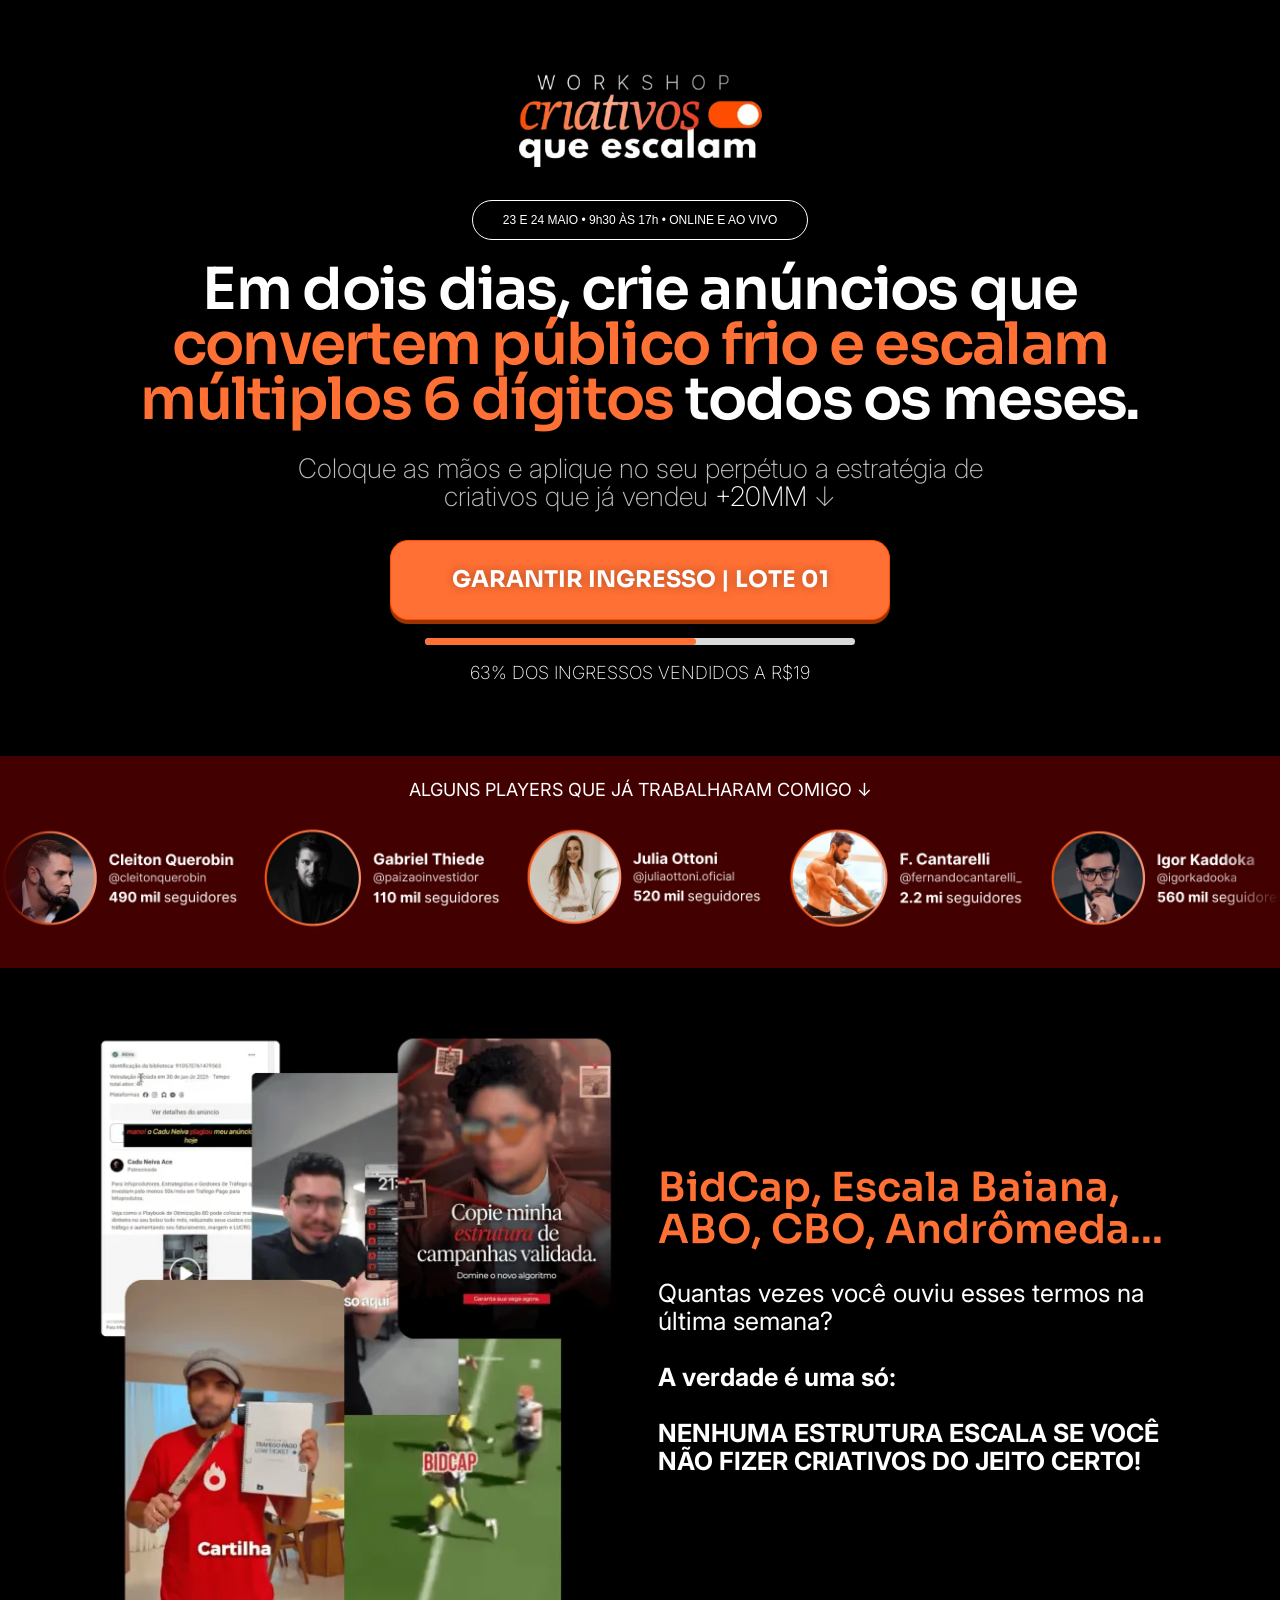
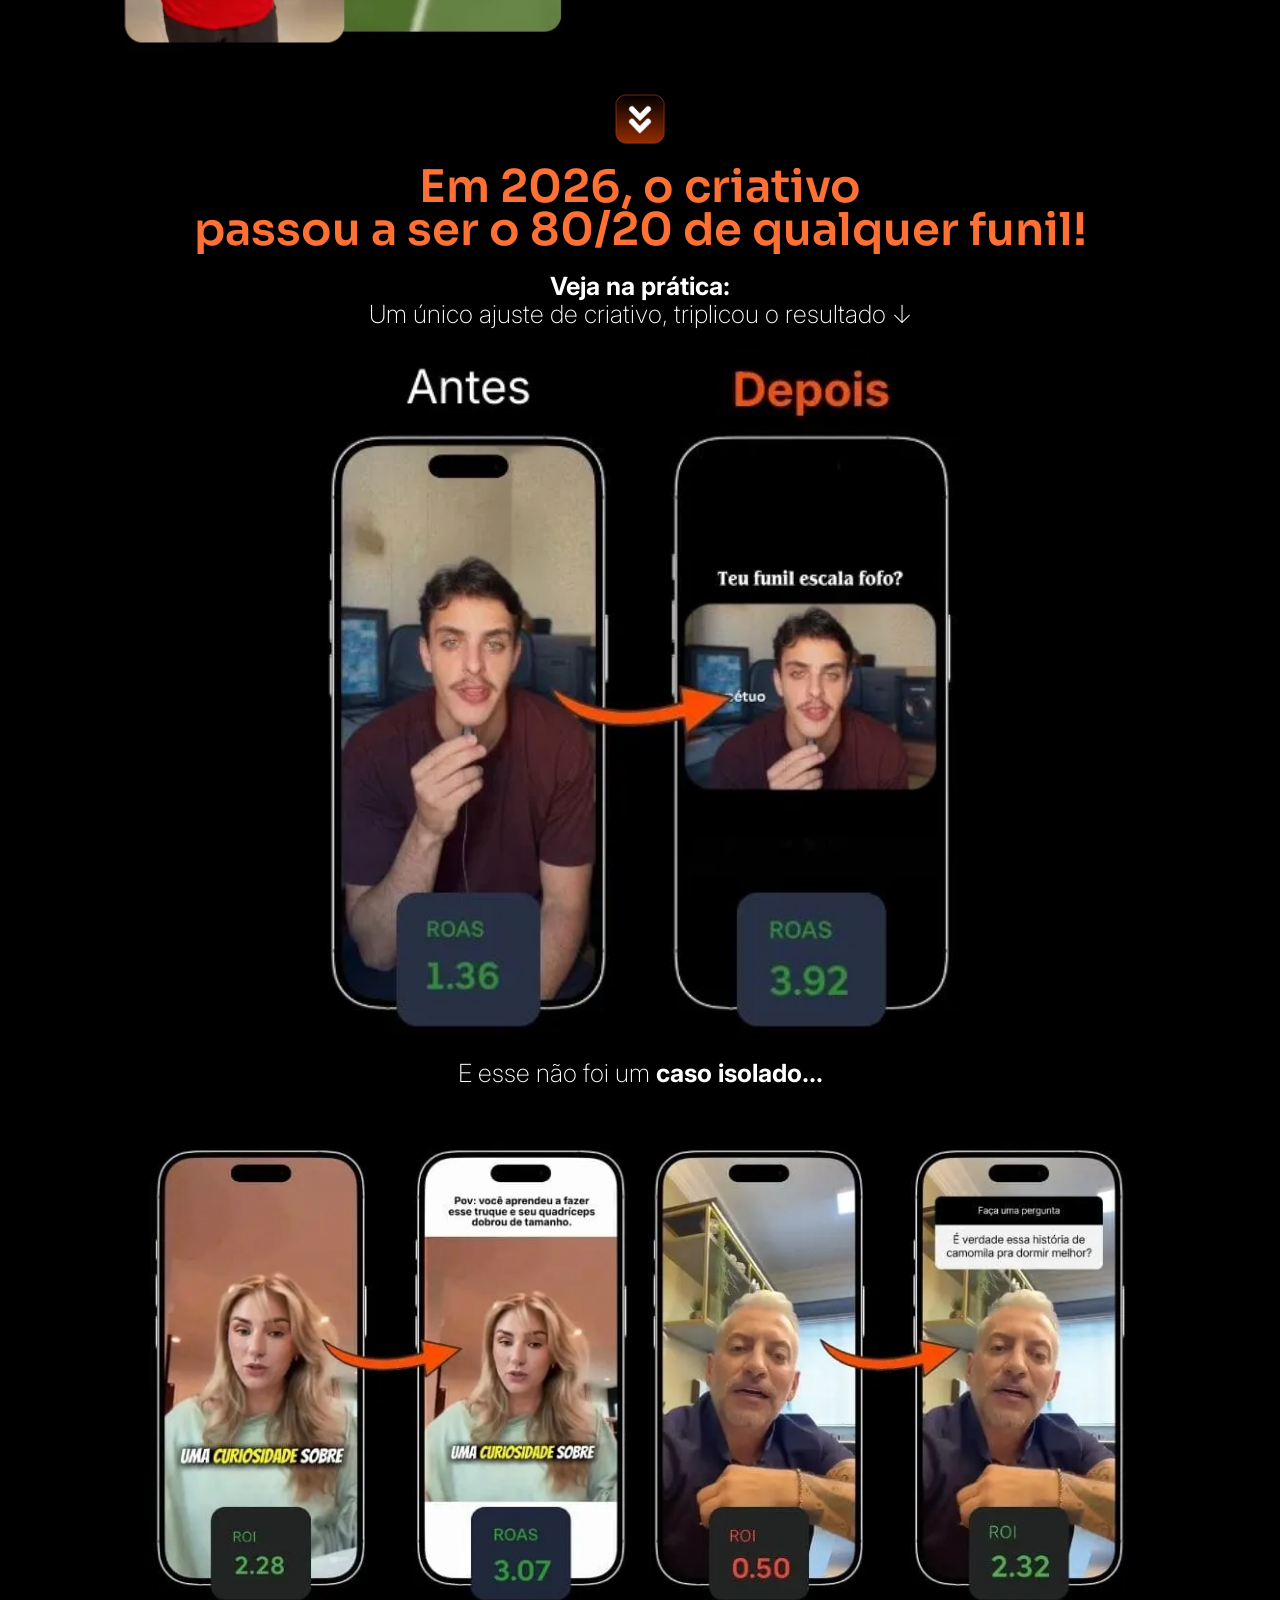
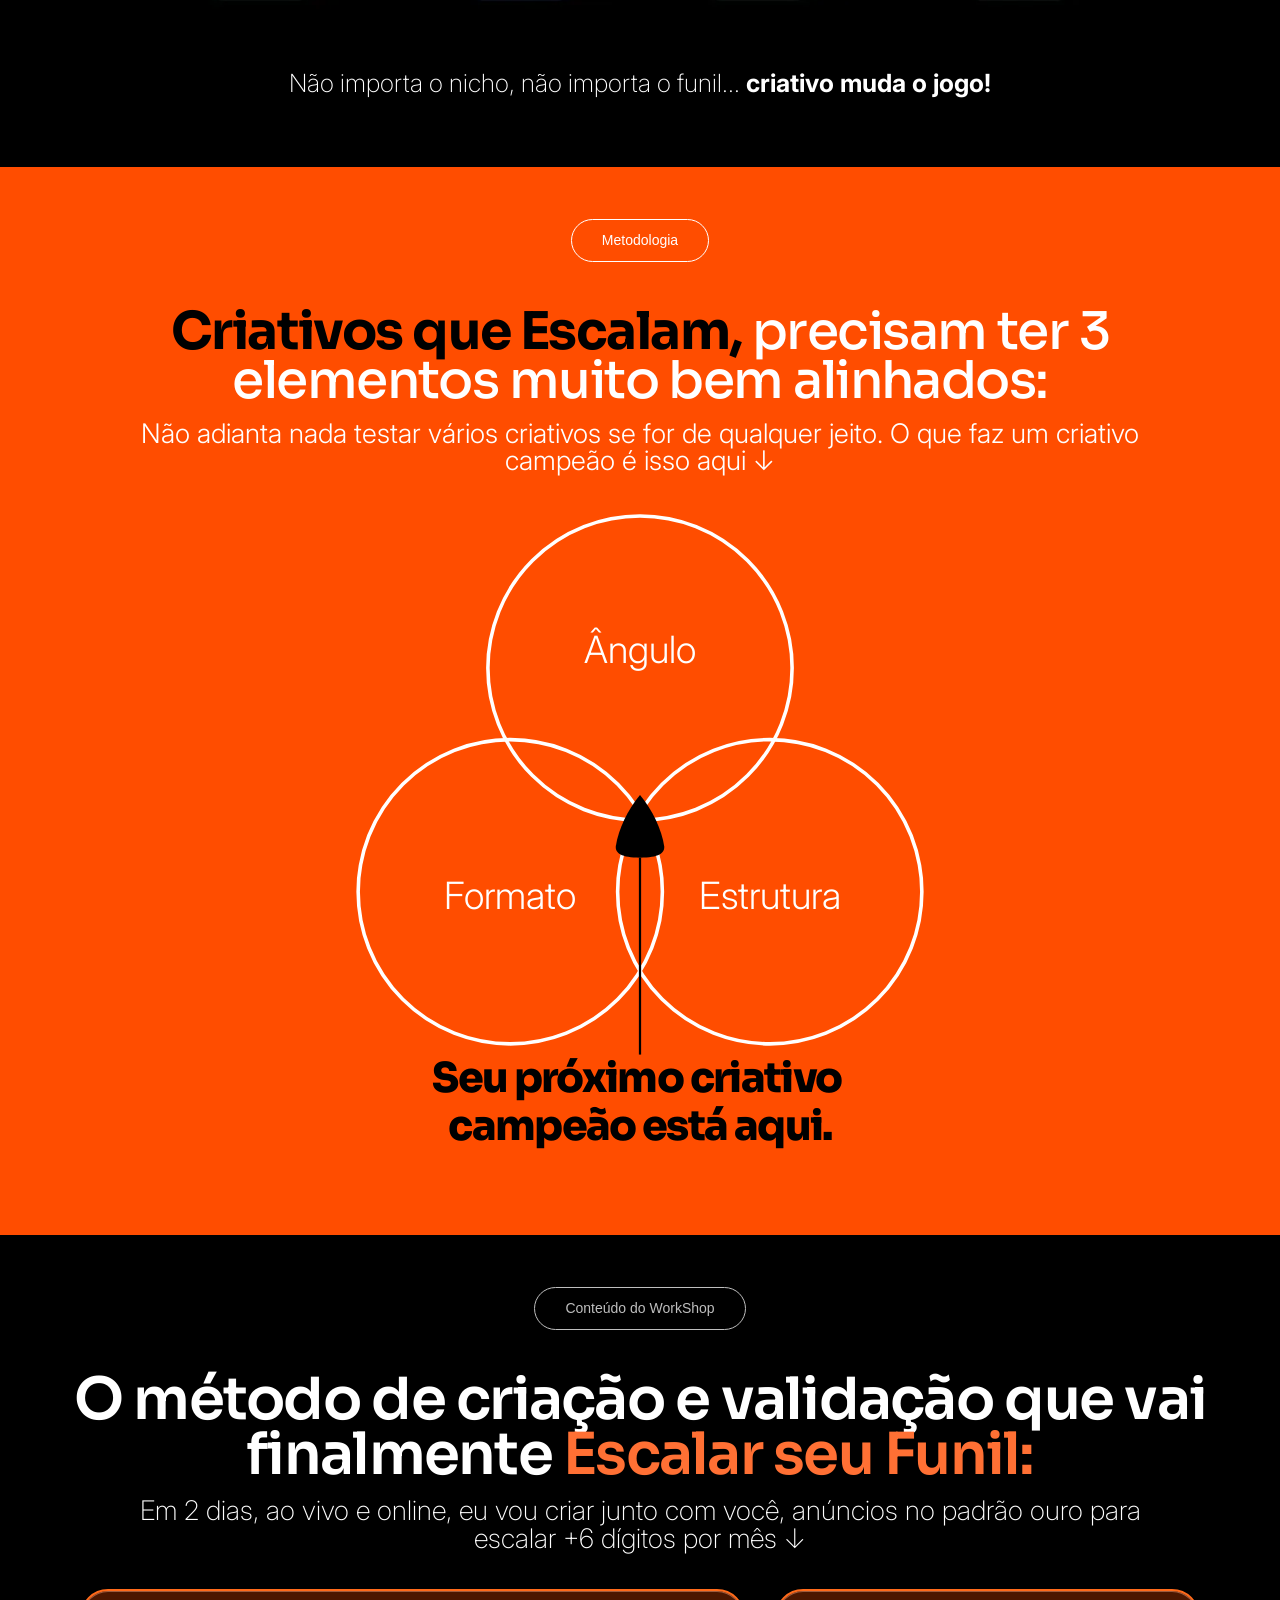
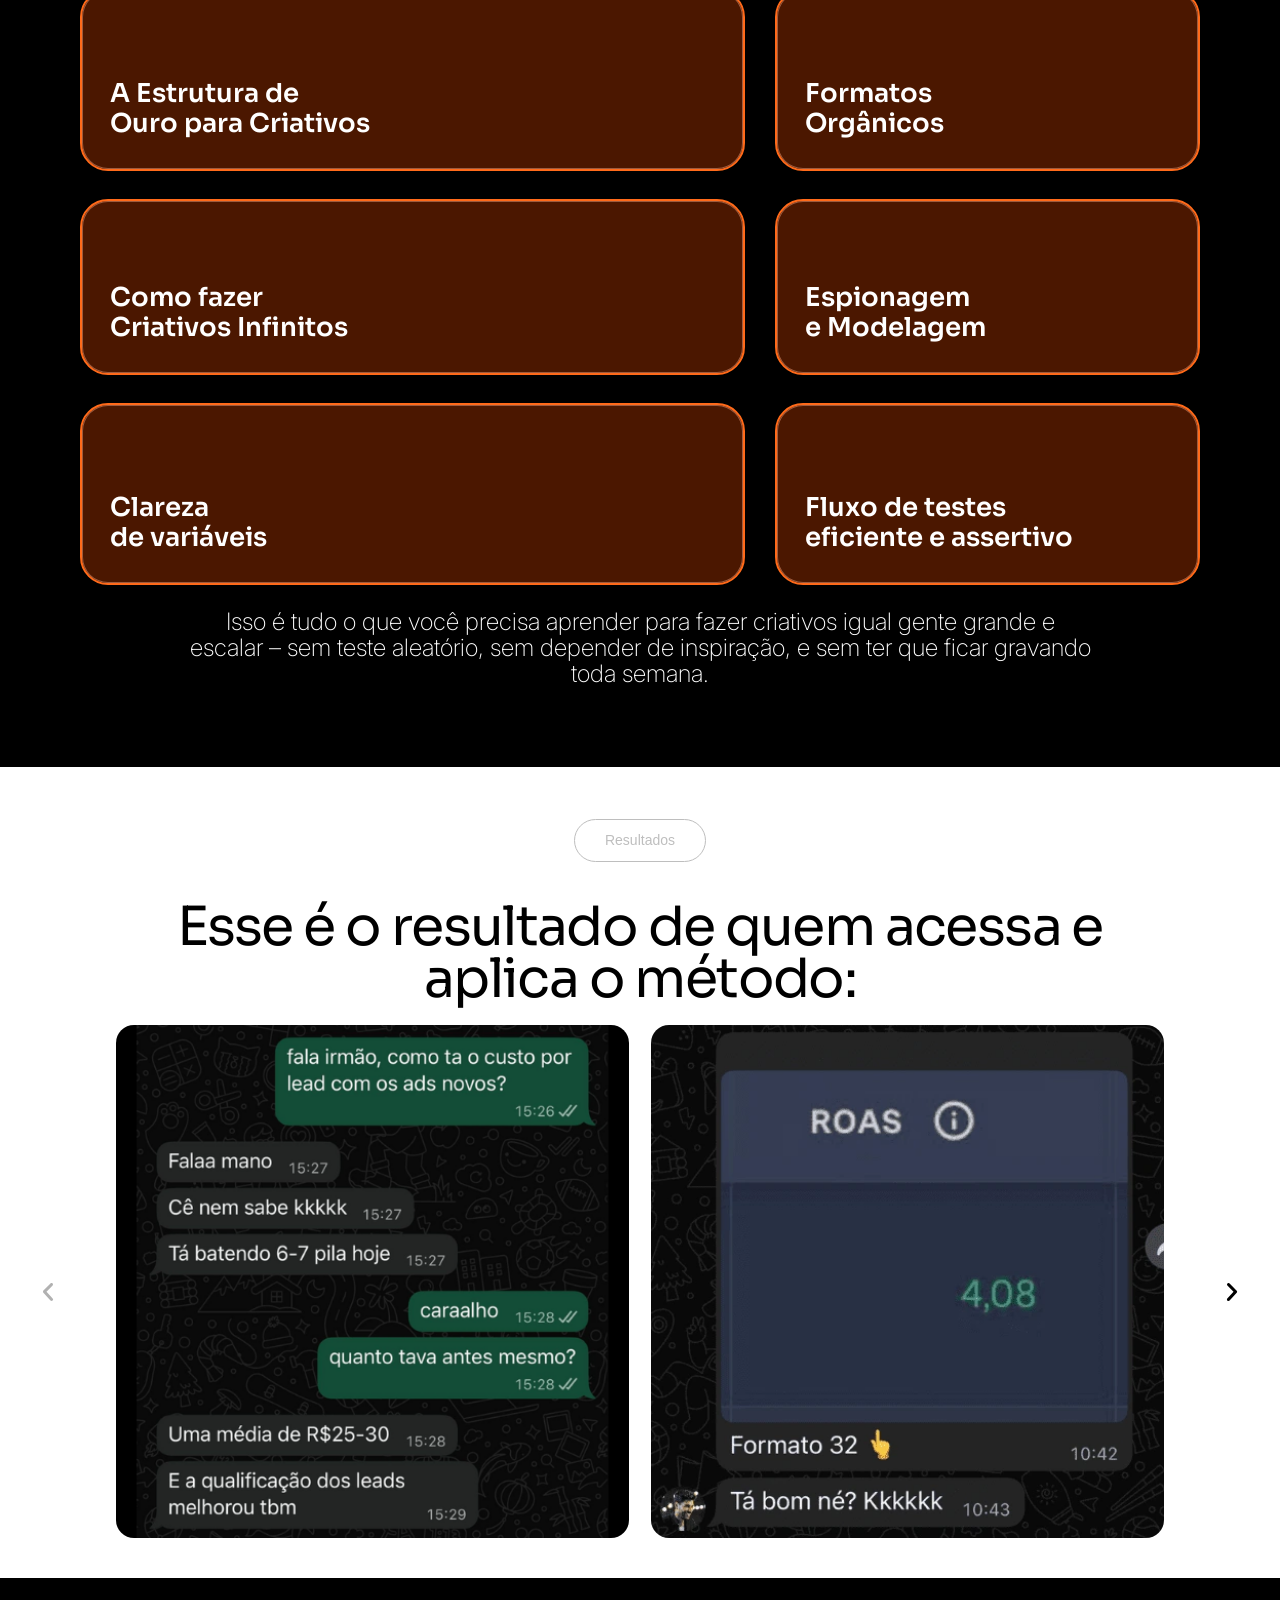
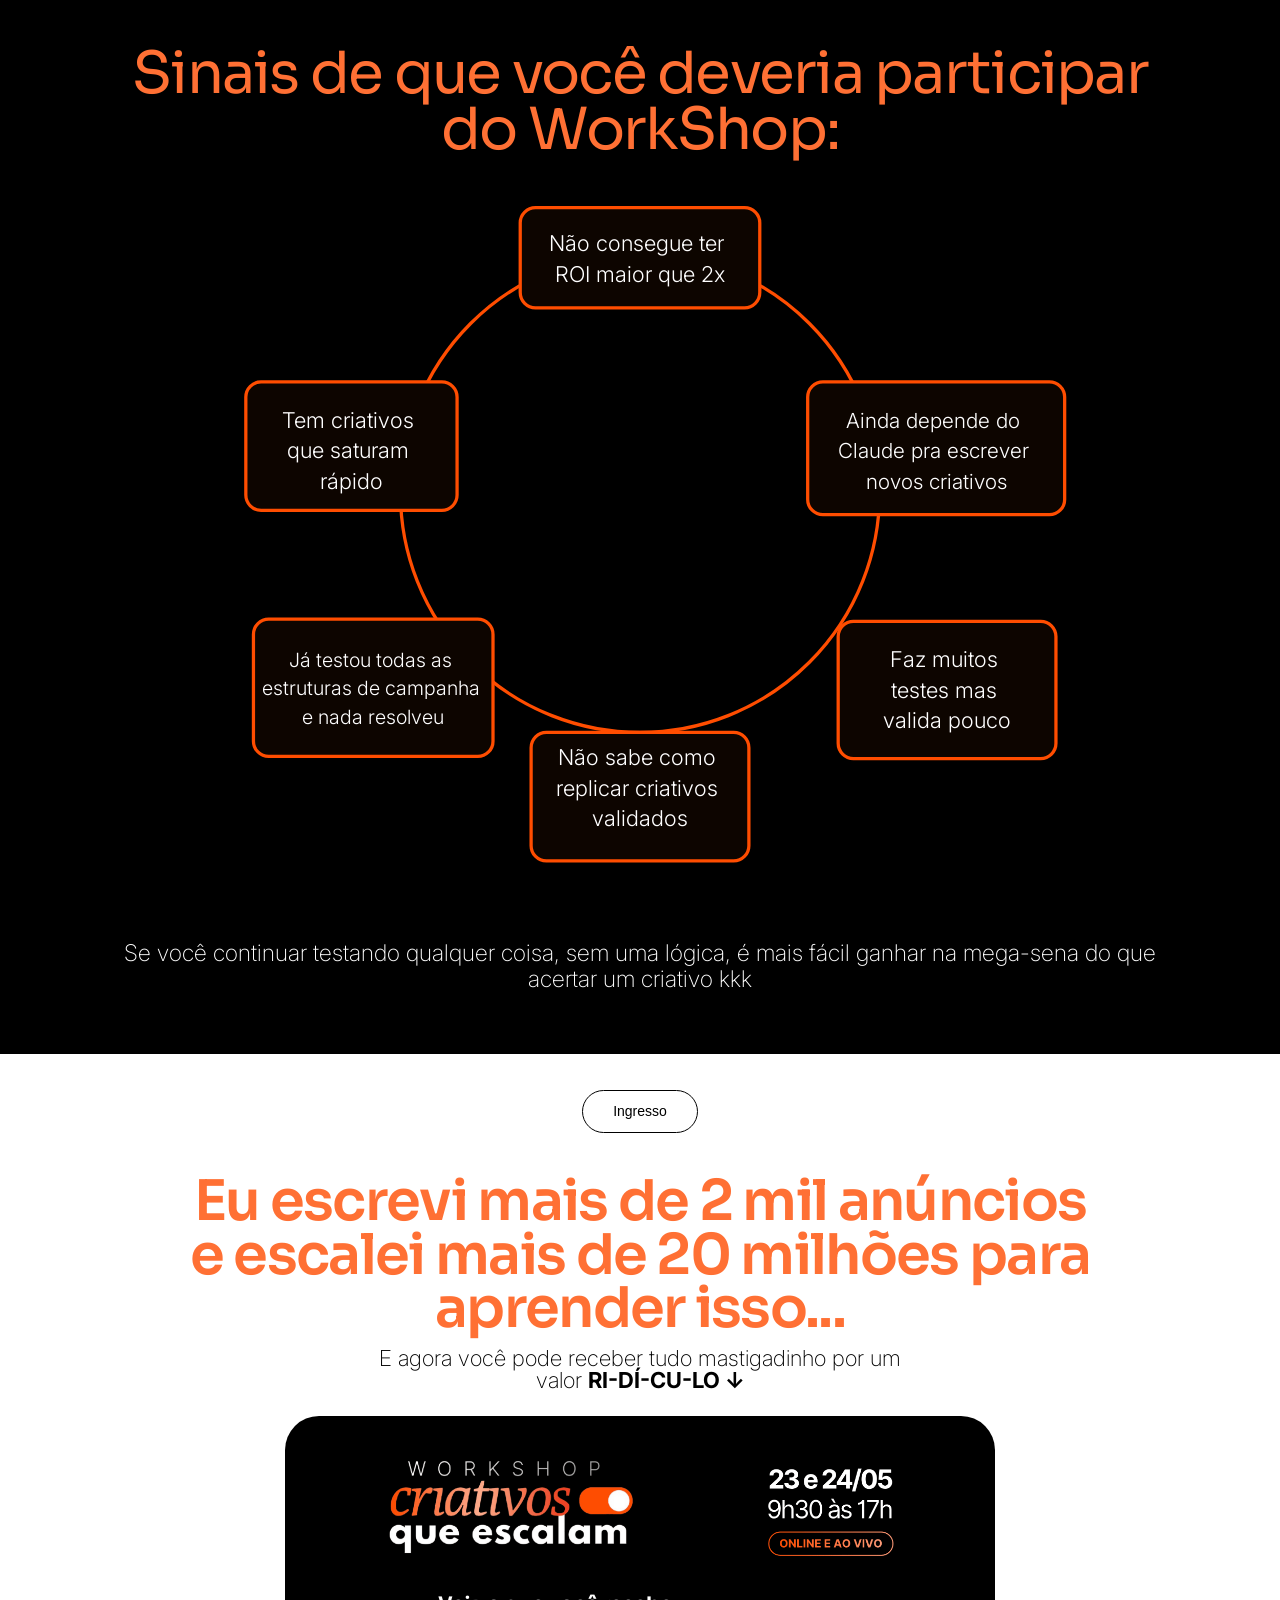
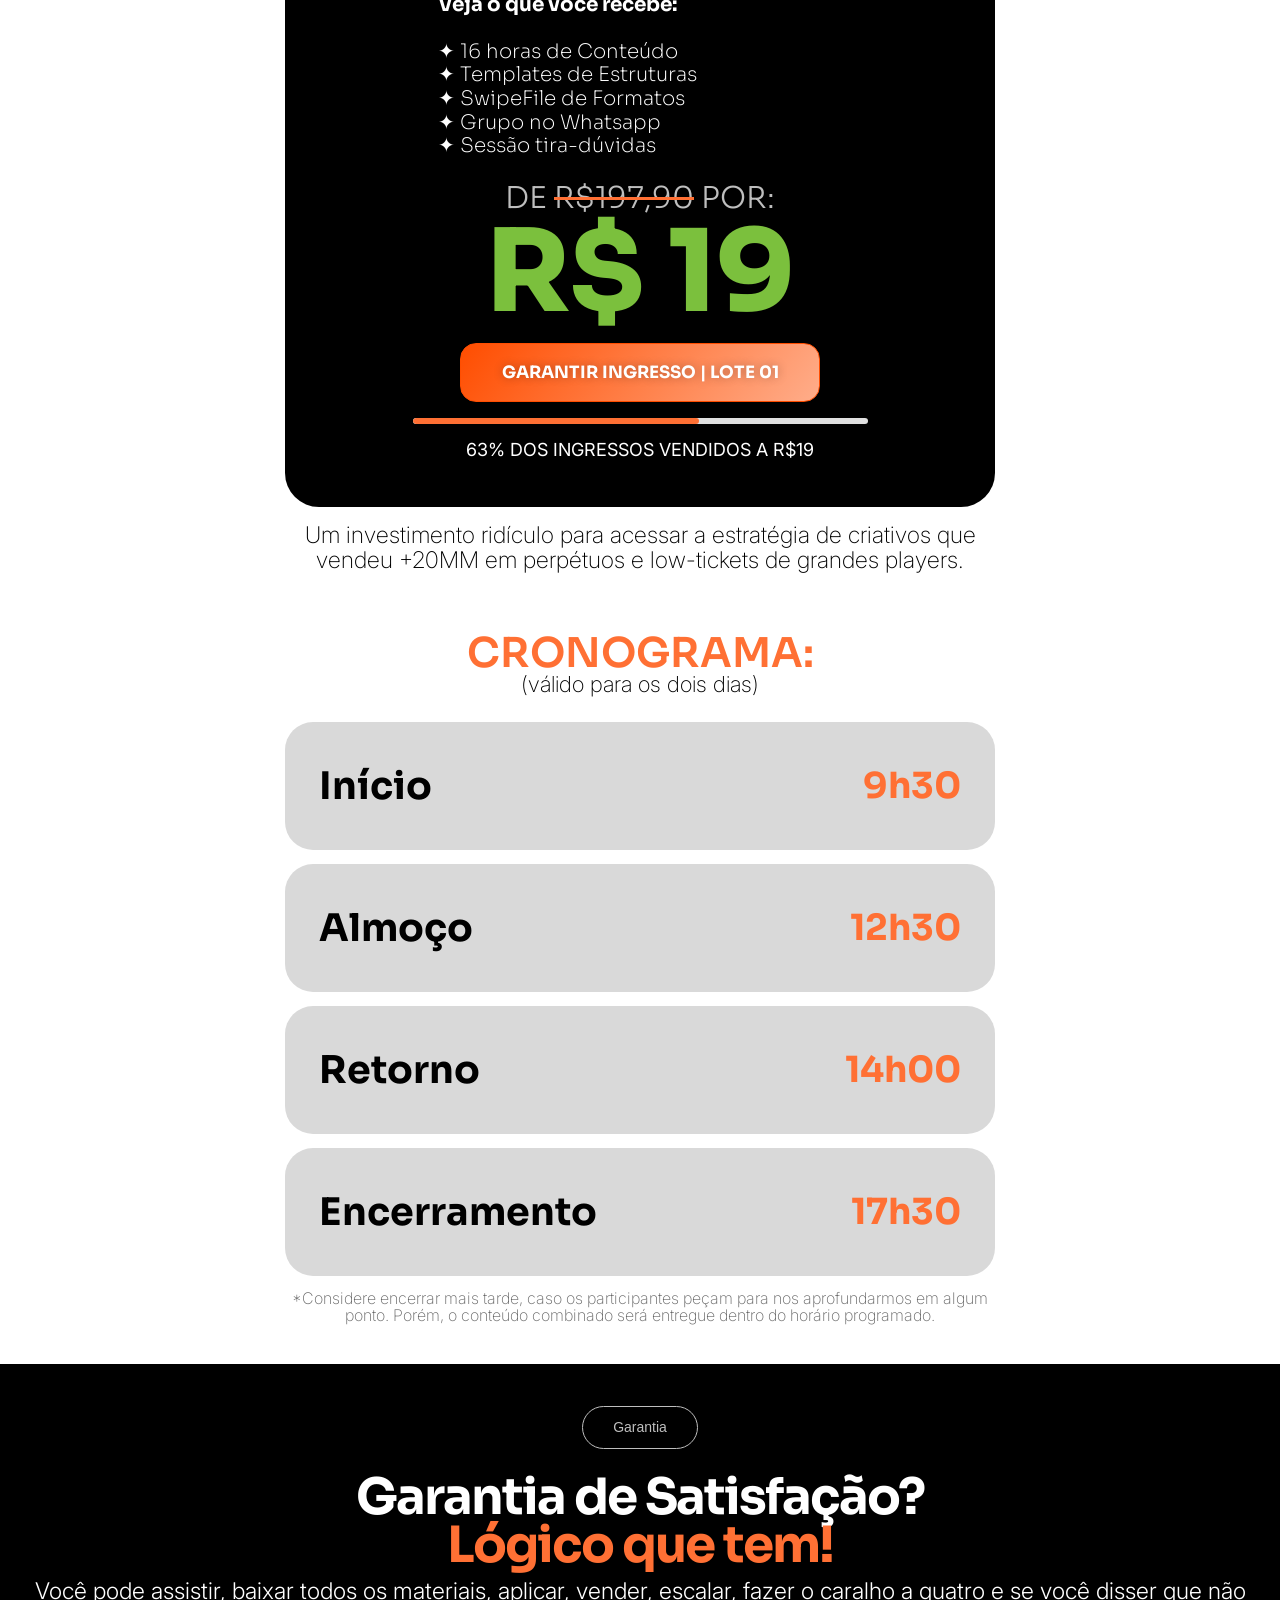
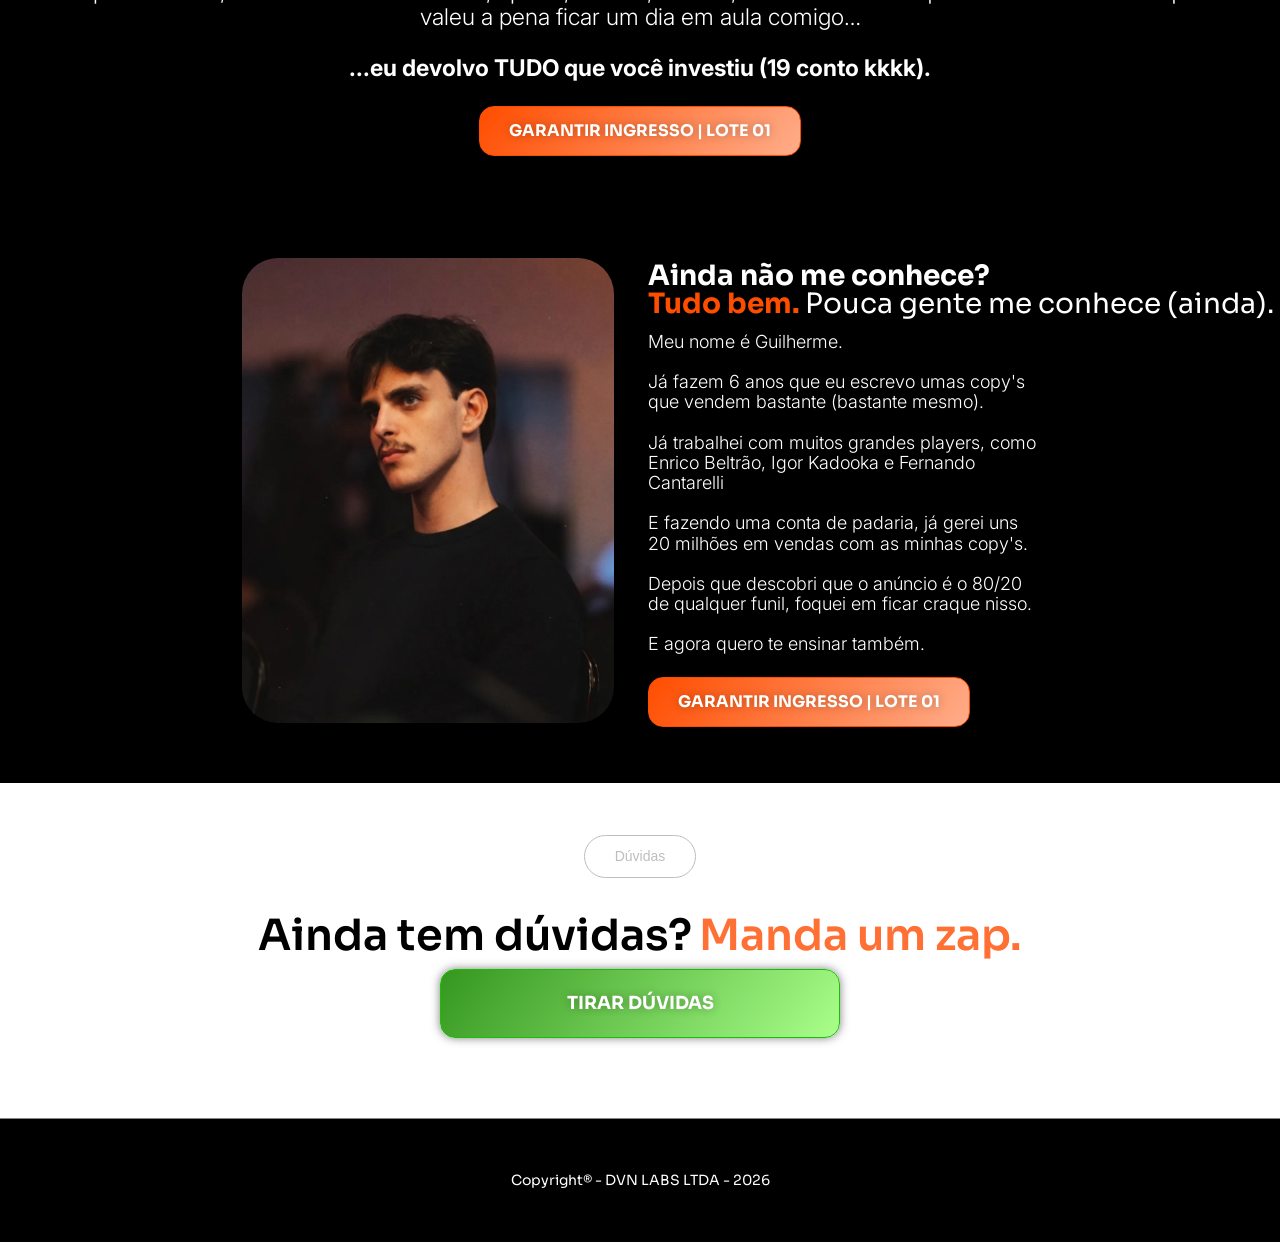
==== index.html @ 12ea0e3c "Improve mobile testimonial carousel sizing" ====
<!DOCTYPE html>
<html lang="pt-BR">
<head>
  <meta charset="UTF-8">
  <meta name="viewport" content="width=device-width, initial-scale=1.0">
  <meta name="description" content="Participe do Workshop Criativos que Escalam e aprenda, em 2 dias ao vivo e online, a criar anúncios que convertem público frio e escalam múltiplos 6 dígitos.">
  <title>Workshop Criativos que Escalam | 1ª Edição</title>

  <link rel="preconnect" href="https://fonts.googleapis.com">
  <link rel="preconnect" href="https://fonts.gstatic.com" crossorigin>
  <link rel="preload" as="style" href="https://fonts.googleapis.com/css2?family=Sora:wght@200;300;400;500;600;700;800&family=Inter:wght@200;300;400;500;600;700&display=swap" onload="this.onload=null;this.rel='stylesheet'">
  <noscript><link rel="stylesheet" href="https://fonts.googleapis.com/css2?family=Sora:wght@200;300;400;500;600;700;800&family=Inter:wght@200;300;400;500;600;700&display=swap"></noscript>
  <link rel="preload" as="image" href="assets/images/hero-bg-desktop.webp" media="(min-width: 768px)">
  <link rel="preload" as="image" href="assets/images/hero-bg-mobile.webp" media="(max-width: 767px)">
  <link rel="preload" as="image"
    href="assets/images/hero-banner.webp"
    imagesrcset="assets/images/hero-banner-333.webp 333w, assets/images/hero-banner.webp 666w"
    imagesizes="(max-width: 767px) 40vw, 20vw"
    fetchpriority="high">

  <style>
    *,*::before,*::after{box-sizing:border-box}
    :root{--orange:#ff7034;--orange-hard:#ff4d00;--green:#7bc03d;--dark:#000;--wine:#420000;--white:#fff;--gray-text:#bebebe;--font-heading:'Sora',sans-serif;--font-body:'Inter',sans-serif;--max-w:1140px;--content-w:645px}
    html{scroll-behavior:smooth}
    body{margin:0;font-family:var(--font-body);font-size:16px;font-weight:300;line-height:1.5;background:#fff;-webkit-font-smoothing:antialiased}
    img{display:block;max-width:100%;height:auto}
    a{text-decoration:none;color:inherit}
    h2{margin:0}p{margin:0}figure{margin:0}
    .e-con-boxed{width:100%}
    .e-con-inner{max-width:var(--max-w);margin:0 auto;padding:0 20px}
    .e-row{display:flex;flex-direction:row;flex-wrap:wrap}
    .e-col{flex:1 1 0;min-width:0;display:flex;flex-direction:column}
    .e-col.spacer{flex:0 0 0;display:none}
    .btn-cta{display:inline-block;font-family:var(--font-heading);font-size:21px;font-weight:700;color:#fff;background-color:var(--orange);border:1.5px solid var(--orange-hard);border-radius:15px;padding:20px 50px;box-shadow:0 0 10px 0 rgba(0,0,0,.5);cursor:pointer;transition:opacity .2s;text-decoration:none;text-align:center;width:100%}
    .progress-wrap{width:100%;height:6px;background:rgba(255,255,255,.15);border-radius:100px;overflow:hidden}
    .progress-fill{height:100%;background:var(--orange);border-radius:100px;width:63%}
    .sec-hero{position:relative;background-color:#000;overflow:hidden;padding:40px 0 50px}
    .hero-bg-media{position:absolute;inset:0;display:block}
    .hero-bg-img{width:100%;height:100%;object-fit:cover;object-position:center top;display:block}
    .sec-hero .e-con-inner{position:relative;z-index:1;max-width:1280px;display:flex;flex-direction:column;align-items:center;text-align:center;gap:0}
    .hero-logo{width:20%;aspect-ratio:666/375;height:auto;margin:10px auto -10px}
    .hero-badge{display:inline-block;background:transparent;color:#fff;border:1px solid #fff;border-radius:40px;font-family:'Arial',sans-serif;font-size:12px;font-weight:200;padding:10px 30px;margin:20px 0 0}
    .hero-h1{font-family:var(--font-heading);font-size:58px;font-weight:600;color:#fff;line-height:.95;letter-spacing:-.03em;margin:22px 0 16px;text-align:center}
    .hero-sub{font-family:var(--font-body);font-size:27px;font-weight:200;color:var(--gray-text);line-height:1.05;margin:12px 0 0;text-align:center}
    .hero-line-desktop{display:block;white-space:nowrap}
    .hero-sub-line{display:block;white-space:nowrap}
    .hero-cta-wrap{margin:28px 0 0;width:100%;display:flex;justify-content:center}
    .hero-cta-wrap .btn-cta{width:100%;max-width:500px;font-size:23px;padding:22px 36px;border-radius:18px;box-shadow:0 4px 0 rgba(166,55,0,.95),0 10px 22px rgba(0,0,0,.45)}
    .hero-progress-wrap{width:100%;max-width:430px;margin:18px auto 0}
    .hero-progress-label{font-family:var(--font-body);font-size:18px;font-weight:200;color:#fff;text-align:center;margin:14px 0 20px}
    .hero-progress-wrap .progress-wrap{height:7px;background:rgba(255,255,255,.85)}
    @media(max-width:767px){
      .hero-logo{width:40%}
      .hero-h1{font-size:25px;margin:20px 0 0;line-height:1.1;letter-spacing:0}
      .hero-sub{font-size:19px;margin:0;line-height:1.3}
      .hero-line-desktop,.hero-sub-line{display:inline;white-space:normal}
      .hero-cta-wrap .btn-cta{font-size:16px;padding:15px 25px;max-width:90%;border-radius:15px;box-shadow:0 0 10px 0 rgba(0,0,0,.5)}
      .hero-progress-wrap{max-width:90%;margin:16px auto 0}
      .hero-progress-label{font-size:13px;line-height:1.35;margin:10px 8px 25px}
    }
    @media(max-width:480px){
      .hero-cta-wrap{margin:24px 0 0}
      .hero-progress-wrap{max-width:calc(100% - 40px);margin:14px auto 0}
      .hero-progress-label{margin:10px 14px 24px}
    }
  </style>

  <link rel="preload" as="style" href="style.css?v=20260428" onload="this.onload=null;this.rel='stylesheet'">
  <noscript><link rel="stylesheet" href="style.css?v=20260428"></noscript>
</head>
<body>

<!-- ==============================================
     SEÇÃO 1 — HERO
     bg: #000 + imagem de fundo
     ============================================== -->
<section class="sec-hero e-con-boxed">
  <picture class="hero-bg-media">
    <source
      media="(max-width: 767px)"
      srcset="assets/images/hero-bg-mobile.webp"
    >
    <img
      class="hero-bg-img"
      src="assets/images/hero-bg-desktop.webp"
      alt=""
      fetchpriority="high"
      decoding="async"
      width="1600"
      height="900"
    >
  </picture>
  <div class="e-con-inner">

    <img
      class="hero-logo"
      src="assets/images/hero-banner.webp"
      srcset="assets/images/hero-banner-333.webp 333w, assets/images/hero-banner.webp 666w"
      sizes="(max-width: 767px) 40vw, 20vw"
      alt="Workshop"
      fetchpriority="high"
      width="666" height="375"
    >

    <span class="hero-badge">23 E 24 MAIO &bull; 9h30 ÀS 17h &bull; ONLINE E AO VIVO</span>

    <h1 class="hero-h1">
      <span class="hero-line-desktop">Em dois dias, crie anúncios que</span>
      <span class="hero-line-desktop"><font color="#FF7034">convertem público frio e escalam</font></span>
      <span class="hero-line-desktop"><font color="#FF7034">múltiplos 6 dígitos</font> todos os meses.</span>
    </h1>

    <h2 class="hero-sub">
      <span class="hero-sub-line">Coloque as mãos e aplique no seu perpétuo a estratégia de</span>
      <span class="hero-sub-line">criativos que já vendeu <font color="white">+20MM</font> ↓</span>
    </h2>

    <div class="hero-cta-wrap">
      <a href="#oferta" class="btn-cta">GARANTIR INGRESSO | LOTE 01</a>
    </div>

    <div class="hero-progress-wrap">
      <div class="progress-wrap">
        <div class="progress-fill"></div>
      </div>
    </div>
    <p class="hero-progress-label">63% DOS INGRESSOS VENDIDOS A R$19</p>

  </div>
</section>


<!-- ==============================================
     SEÇÃO 2 — PLAYERS
     bg: #420000
     ============================================== -->
<section class="sec-players e-con-boxed">
  <div class="e-con-inner">
    <p class="players-title">ALGUNS PLAYERS QUE JÁ TRABALHARAM COMIGO ↓</p>
  </div>

  <div class="marquee-outer">
    <div class="marquee-track">
      <figure><img src="assets/images/player-1.webp" srcset="assets/images/player-1-500.webp 500w, assets/images/player-1.webp 1000w" sizes="(max-width: 767px) 240px, 300px" alt="player" loading="lazy" decoding="async" width="1000" height="500"></figure>
      <figure><img src="assets/images/player-2.webp" srcset="assets/images/player-2-500.webp 500w, assets/images/player-2.webp 1000w" sizes="(max-width: 767px) 240px, 300px" alt="player" loading="lazy" decoding="async" width="1000" height="500"></figure>
      <figure><img src="assets/images/player-3.webp" srcset="assets/images/player-3-500.webp 500w, assets/images/player-3.webp 1000w" sizes="(max-width: 767px) 240px, 300px" alt="player" loading="lazy" decoding="async" width="1000" height="500"></figure>
      <figure><img src="assets/images/player-4.webp" srcset="assets/images/player-4-500.webp 500w, assets/images/player-4.webp 1000w" sizes="(max-width: 767px) 240px, 300px" alt="player" loading="lazy" decoding="async" width="1000" height="500"></figure>
      <figure><img src="assets/images/player-5.webp" srcset="assets/images/player-5-500.webp 500w, assets/images/player-5.webp 1000w" sizes="(max-width: 767px) 240px, 300px" alt="player" loading="lazy" decoding="async" width="1000" height="500"></figure>
      <figure><img src="assets/images/player-6.webp" srcset="assets/images/player-6-500.webp 500w, assets/images/player-6.webp 1000w" sizes="(max-width: 767px) 240px, 300px" alt="player" loading="lazy" decoding="async" width="1000" height="500"></figure>
      <figure><img src="assets/images/player-7.webp" srcset="assets/images/player-7-500.webp 500w, assets/images/player-7.webp 1000w" sizes="(max-width: 767px) 240px, 300px" alt="player" loading="lazy" decoding="async" width="1000" height="500"></figure>
      <!-- duplicado para loop contínuo -->
      <figure><img src="assets/images/player-1.webp" srcset="assets/images/player-1-500.webp 500w, assets/images/player-1.webp 1000w" sizes="(max-width: 767px) 240px, 300px" alt="player" loading="lazy" decoding="async" width="1000" height="500"></figure>
      <figure><img src="assets/images/player-2.webp" srcset="assets/images/player-2-500.webp 500w, assets/images/player-2.webp 1000w" sizes="(max-width: 767px) 240px, 300px" alt="player" loading="lazy" decoding="async" width="1000" height="500"></figure>
      <figure><img src="assets/images/player-3.webp" srcset="assets/images/player-3-500.webp 500w, assets/images/player-3.webp 1000w" sizes="(max-width: 767px) 240px, 300px" alt="player" loading="lazy" decoding="async" width="1000" height="500"></figure>
      <figure><img src="assets/images/player-4.webp" srcset="assets/images/player-4-500.webp 500w, assets/images/player-4.webp 1000w" sizes="(max-width: 767px) 240px, 300px" alt="player" loading="lazy" decoding="async" width="1000" height="500"></figure>
      <figure><img src="assets/images/player-5.webp" srcset="assets/images/player-5-500.webp 500w, assets/images/player-5.webp 1000w" sizes="(max-width: 767px) 240px, 300px" alt="player" loading="lazy" decoding="async" width="1000" height="500"></figure>
      <figure><img src="assets/images/player-6.webp" srcset="assets/images/player-6-500.webp 500w, assets/images/player-6.webp 1000w" sizes="(max-width: 767px) 240px, 300px" alt="player" loading="lazy" decoding="async" width="1000" height="500"></figure>
      <figure><img src="assets/images/player-7.webp" srcset="assets/images/player-7-500.webp 500w, assets/images/player-7.webp 1000w" sizes="(max-width: 767px) 240px, 300px" alt="player" loading="lazy" decoding="async" width="1000" height="500"></figure>
      <figure><img src="assets/images/player-1.webp" srcset="assets/images/player-1-500.webp 500w, assets/images/player-1.webp 1000w" sizes="(max-width: 767px) 240px, 300px" alt="player" loading="lazy" decoding="async" width="1000" height="500"></figure>
      <figure><img src="assets/images/player-2.webp" srcset="assets/images/player-2-500.webp 500w, assets/images/player-2.webp 1000w" sizes="(max-width: 767px) 240px, 300px" alt="player" loading="lazy" decoding="async" width="1000" height="500"></figure>
      <figure><img src="assets/images/player-3.webp" srcset="assets/images/player-3-500.webp 500w, assets/images/player-3.webp 1000w" sizes="(max-width: 767px) 240px, 300px" alt="player" loading="lazy" decoding="async" width="1000" height="500"></figure>
      <figure><img src="assets/images/player-4.webp" srcset="assets/images/player-4-500.webp 500w, assets/images/player-4.webp 1000w" sizes="(max-width: 767px) 240px, 300px" alt="player" loading="lazy" decoding="async" width="1000" height="500"></figure>
      <figure><img src="assets/images/player-5.webp" srcset="assets/images/player-5-500.webp 500w, assets/images/player-5.webp 1000w" sizes="(max-width: 767px) 240px, 300px" alt="player" loading="lazy" decoding="async" width="1000" height="500"></figure>
      <figure><img src="assets/images/player-6.webp" srcset="assets/images/player-6-500.webp 500w, assets/images/player-6.webp 1000w" sizes="(max-width: 767px) 240px, 300px" alt="player" loading="lazy" decoding="async" width="1000" height="500"></figure>
      <figure><img src="assets/images/player-7.webp" srcset="assets/images/player-7-500.webp 500w, assets/images/player-7.webp 1000w" sizes="(max-width: 767px) 240px, 300px" alt="player" loading="lazy" decoding="async" width="1000" height="500"></figure>
      <figure><img src="assets/images/player-1.webp" srcset="assets/images/player-1-500.webp 500w, assets/images/player-1.webp 1000w" sizes="(max-width: 767px) 240px, 300px" alt="player" loading="lazy" decoding="async" width="1000" height="500"></figure>
      <figure><img src="assets/images/player-2.webp" srcset="assets/images/player-2-500.webp 500w, assets/images/player-2.webp 1000w" sizes="(max-width: 767px) 240px, 300px" alt="player" loading="lazy" decoding="async" width="1000" height="500"></figure>
      <figure><img src="assets/images/player-3.webp" srcset="assets/images/player-3-500.webp 500w, assets/images/player-3.webp 1000w" sizes="(max-width: 767px) 240px, 300px" alt="player" loading="lazy" decoding="async" width="1000" height="500"></figure>
      <figure><img src="assets/images/player-4.webp" srcset="assets/images/player-4-500.webp 500w, assets/images/player-4.webp 1000w" sizes="(max-width: 767px) 240px, 300px" alt="player" loading="lazy" decoding="async" width="1000" height="500"></figure>
      <figure><img src="assets/images/player-5.webp" srcset="assets/images/player-5-500.webp 500w, assets/images/player-5.webp 1000w" sizes="(max-width: 767px) 240px, 300px" alt="player" loading="lazy" decoding="async" width="1000" height="500"></figure>
      <figure><img src="assets/images/player-6.webp" srcset="assets/images/player-6-500.webp 500w, assets/images/player-6.webp 1000w" sizes="(max-width: 767px) 240px, 300px" alt="player" loading="lazy" decoding="async" width="1000" height="500"></figure>
      <figure><img src="assets/images/player-7.webp" srcset="assets/images/player-7-500.webp 500w, assets/images/player-7.webp 1000w" sizes="(max-width: 767px) 240px, 300px" alt="player" loading="lazy" decoding="async" width="1000" height="500"></figure>
    </div>
  </div>
</section>


<!-- ==============================================
     SEÇÃO 3 — PROBLEMA
     bg: #000, 2 colunas (imagem | texto)
     ============================================== -->
<section class="sec-problema e-con-boxed">
  <div class="e-con-inner">
    <div class="e-row">
      <div class="e-col spacer"></div>

      <div class="e-col problema-img-col">
        <img src="assets/images/problema.webp"
          srcset="assets/images/problema-540.webp 540w, assets/images/problema.webp 1080w"
          sizes="(max-width: 767px) calc(100vw - 40px), 540px"
          alt="Workshop criativos" loading="lazy" decoding="async" width="1080" height="1350">
      </div>

      <div class="e-col problema-text-col">
        <h2 class="problema-h2-orange">
          <span class="problema-headline-line">BidCap, Escala Baiana,</span>
          <span class="problema-headline-line">ABO, CBO, Andrômeda...</span>
        </h2>
        <h2 class="problema-h2-white">Quantas vezes você ouviu esses termos na última semana?<br><br><b>A verdade é uma só:</b><br><br>
<b>NENHUMA ESTRUTURA ESCALA SE VOCÊ NÃO FIZER CRIATIVOS DO JEITO CERTO!</b></h2>
      </div>

      <div class="e-col spacer"></div>
    </div>
  </div>
</section>


<!-- ==============================================
     SEÇÃO 4 — PROVA SOCIAL
     bg: #000
     ============================================== -->
<section class="sec-prova e-con-boxed">
  <div class="e-con-inner">

    <img class="prova-logo" src="assets/images/prova-80-20.webp" alt="" loading="lazy" decoding="async" width="500" height="500">

    <h2 class="prova-h2-orange">
      <span class="prova-headline-line">Em 2026, o criativo</span>
      <span class="prova-headline-line">passou a ser o 80/20 de qualquer funil!</span>
    </h2>

    <h2 class="prova-h2-white"><b>Veja na prática:</b><br>Um único ajuste de criativo, triplicou o resultado ↓</h2>

    <img class="prova-img-result" src="assets/images/prova-resultado.webp" alt="Resultado triplicado" loading="lazy" decoding="async" width="500" height="500">

    <h2 class="prova-h2-white" style="margin:20px 0 20px;">E esse não foi um <b>caso isolado...</b></h2>

    <div class="prova-img-grid">
      <img src="assets/images/prova-3.webp" alt="Resultado" loading="lazy" decoding="async" width="500" height="500">
      <img src="assets/images/prova-4.webp" alt="Resultado" loading="lazy" decoding="async" width="500" height="500">
    </div>

    <h2 class="prova-h2-white" style="margin:30px 0 30px;">Não importa o nicho, não importa o funil... <b>criativo muda o jogo!</b></h2>

  </div>
</section>


<!-- ==============================================
     SEÇÃO 5 — METODOLOGIA
     bg: #ff4d00
     ============================================== -->
<section class="sec-metodologia e-con-boxed">
  <div class="e-con-inner">

    <span class="label-btn label-btn--orange">Metodologia</span>

    <h2 class="met-h2-main">
      <span class="met-headline-line"><span class="met-headline-strong">Criativos que Escalam,</span> precisam ter 3</span>
      <span class="met-headline-line">elementos muito bem alinhados:</span>
    </h2>

    <h2 class="met-h2-sub">
      <span class="met-sub-line">Não adianta nada testar vários criativos se for de qualquer jeito. O que faz um criativo</span>
      <span class="met-sub-line">campeão é isso aqui ↓</span>
    </h2>

    <div class="met-diagram-wrap" aria-label="Metodologia criativos">
      <svg class="met-diagram" viewBox="0 0 760 760" xmlns="http://www.w3.org/2000/svg" role="img" aria-labelledby="metDiagramTitle metDiagramDesc">
        <title id="metDiagramTitle">Diagrama da metodologia de criativos</title>
        <desc id="metDiagramDesc">Três círculos sobrepostos representando Ângulo, Formato e Estrutura. No encontro central está o ponto do criativo campeão.</desc>

        <circle cx="380" cy="180" r="170" fill="none" stroke="#ffffff" stroke-width="4"/>
        <circle cx="235" cy="430" r="170" fill="none" stroke="#ffffff" stroke-width="4"/>
        <circle cx="525" cy="430" r="170" fill="none" stroke="#ffffff" stroke-width="4"/>

        <path class="met-diagram-arrow-head" d="M380 322
                 C366 339 356 360 353 379
                 C352 387 359 392 380 392
                 C401 392 408 387 407 379
                 C404 360 394 339 380 322Z"/>

        <line class="met-diagram-arrow-line" x1="380" y1="392" x2="380" y2="612"/>

        <text class="met-diagram-label" x="430" y="236" text-anchor="middle">Ângulo</text>
        <text class="met-diagram-label" x="285" y="540" text-anchor="middle">Formato</text>
        <text class="met-diagram-label" x="575" y="540" text-anchor="middle">Estrutura</text>

        <text class="met-diagram-caption" x="430" y="836" text-anchor="middle">
          <tspan x="430" dy="0">Seu próximo criativo</tspan>
          <tspan x="430" dy="54">campeão está aqui.</tspan>
        </text>
      </svg>
    </div>

  </div>
</section>


<!-- ==============================================
     SEÇÃO 6 — CONTEÚDO DO WORKSHOP
     bg: #000
     ============================================== -->
<section class="sec-conteudo e-con-boxed">
  <div class="e-con-inner">

    <span class="label-btn label-btn--dark">Conteúdo do WorkShop</span>

    <h2 class="cont-h2-main">
      <span class="cont-headline-line">O método de criação e validação que vai</span>
      <span class="cont-headline-line">finalmente <font color="#FF7034">Escalar seu Funil:</font></span>
    </h2>

    <h2 class="cont-h2-sub">
      <span class="cont-sub-line">Em 2 dias, ao vivo e online, eu vou criar junto com você, anúncios no padrão ouro para</span>
      <span class="cont-sub-line">escalar +6 dígitos por mês ↓</span>
    </h2>

    <div class="cont-grid" aria-label="Conteúdo do workshop">
      <div class="cont-card cont-card--wide">
        <span>A Estrutura de<br>Ouro para Criativos</span>
      </div>
      <div class="cont-card cont-card--narrow">
        <span>Formatos<br>Orgânicos</span>
      </div>
      <div class="cont-card cont-card--medium">
        <span>Como fazer<br>Criativos Infinitos</span>
      </div>
      <div class="cont-card cont-card--medium">
        <span>Espionagem<br>e Modelagem</span>
      </div>
      <div class="cont-card cont-card--small">
        <span>Clareza<br>de variáveis</span>
      </div>
      <div class="cont-card cont-card--wide">
        <span>Fluxo de testes<br>eficiente e assertivo</span>
      </div>
    </div>

    <h2 class="cont-h2-end">Isso é tudo o que você precisa aprender para fazer criativos igual gente grande e<br>escalar – sem teste aleatório, sem depender de inspiração, e sem ter que ficar gravando<br>toda semana.</h2>

  </div>
</section>


<!-- ==============================================
     SEÇÃO 7 — RESULTADOS
     bg: branco
     ============================================== -->
<section class="sec-resultados e-con-boxed">
  <div class="e-con-inner">

    <span class="label-btn label-btn--white-solid">Resultados</span>

    <h2 class="res-h2">
      <span class="res-headline-line">Esse é o resultado de quem acessa e</span>
      <span class="res-headline-line">aplica o método:</span>
    </h2>

    <div class="carousel-box">
      <div class="carousel-viewport">
        <div class="carousel-track" id="resultsTrack">
          <figure><img src="assets/images/resultado-3.webp" alt="Resultado de aluno" loading="lazy" decoding="async" width="500" height="500"></figure>
          <figure><img src="assets/images/resultado-1.webp" alt="Resultado de aluno" loading="lazy" decoding="async" width="500" height="500"></figure>
          <figure><img src="assets/images/resultado-2.webp" alt="Resultado de aluno" loading="lazy" decoding="async" width="500" height="500"></figure>
          <figure><img src="assets/images/resultado-4.webp" alt="Resultado de aluno" loading="lazy" decoding="async" width="500" height="500"></figure>
        </div>
      </div>

      <div class="carousel-arrows">
        <button class="carousel-arrow" id="prevBtn" aria-label="Anterior">
          <svg viewBox="0 0 1000 1000" xmlns="http://www.w3.org/2000/svg"><path d="M646 125C629 125 613 133 604 142L308 442C296 454 292 471 292 487 292 504 296 521 308 533L604 854C617 867 629 875 646 875 663 875 679 871 692 858 704 846 713 829 713 812 713 796 708 779 692 767L438 487 692 225C700 217 708 204 708 187 708 171 704 154 692 142 675 129 663 125 646 125Z"/></svg>
        </button>
        <button class="carousel-arrow" id="nextBtn" aria-label="Próximo">
          <svg viewBox="0 0 1000 1000" xmlns="http://www.w3.org/2000/svg"><path d="M696 533C708 521 713 504 713 487 713 471 708 454 696 446L400 146C388 133 375 125 354 125 338 125 325 129 313 142 300 154 292 171 292 187 292 204 296 221 308 233L563 492 304 771C292 783 288 800 288 817 288 833 296 850 308 863 321 871 338 875 354 875 371 875 388 867 400 854L696 533Z"/></svg>
        </button>
      </div>
    </div>

  </div>
</section>


<!-- ==============================================
     SEÇÃO 8 — QUEM DEVE PARTICIPAR
     bg: #000
     ============================================== -->
<section class="sec-participar e-con-boxed">
  <div class="e-con-inner">

    <h2 class="part-h2-orange">
      <span class="part-headline-line">Sinais de que você deveria participar</span>
      <span class="part-headline-line">do WorkShop:</span>
    </h2>

    <svg viewBox="0 0 900 650" xmlns="http://www.w3.org/2000/svg" class="participar-svg">
      <circle cx="450" cy="280" r="220" fill="none" stroke="#ff4d00" stroke-width="3"/>

      <rect x="340" y="18" width="220" height="92" rx="14" fill="#0d0500" stroke="#ff4d00" stroke-width="3"/>
      <text fill="#fff" font-size="20" text-anchor="middle" font-family="Inter,sans-serif">
        <tspan x="450" y="58">Não consegue ter</tspan>
        <tspan x="450" dy="28">ROI maior que 2x</tspan>
      </text>

      <rect x="88" y="178" width="194" height="118" rx="14" fill="#0d0500" stroke="#ff4d00" stroke-width="3"/>
      <text fill="#fff" font-size="20" text-anchor="middle" font-family="Inter,sans-serif">
        <tspan x="185" y="220">Tem criativos</tspan>
        <tspan x="185" dy="28">que saturam</tspan>
        <tspan x="185" dy="28">rápido</tspan>
      </text>

      <rect x="604" y="178" width="236" height="122" rx="14" fill="#0d0500" stroke="#ff4d00" stroke-width="3"/>
      <text fill="#fff" font-size="19" text-anchor="middle" font-family="Inter,sans-serif">
        <tspan x="722" y="220">Ainda depende do</tspan>
        <tspan x="722" dy="28">Claude pra escrever</tspan>
        <tspan x="722" dy="28">novos criativos</tspan>
      </text>

      <rect x="95" y="396" width="220" height="126" rx="14" fill="#0d0500" stroke="#ff4d00" stroke-width="3"/>
      <text fill="#fff" font-size="18" text-anchor="middle" font-family="Inter,sans-serif">
        <tspan x="205" y="440">Já testou todas as</tspan>
        <tspan x="205" dy="26">estruturas de campanha</tspan>
        <tspan x="205" dy="26">e nada resolveu</tspan>
      </text>

      <rect x="632" y="398" width="200" height="126" rx="14" fill="#0d0500" stroke="#ff4d00" stroke-width="3"/>
      <text fill="#fff" font-size="20" text-anchor="middle" font-family="Inter,sans-serif">
        <tspan x="732" y="440">Faz muitos</tspan>
        <tspan x="732" dy="28">testes mas</tspan>
        <tspan x="732" dy="28">valida pouco</tspan>
      </text>

      <rect x="350" y="500" width="200" height="118" rx="14" fill="#0d0500" stroke="#ff4d00" stroke-width="3"/>
      <text fill="#fff" font-size="20" text-anchor="middle" font-family="Inter,sans-serif">
        <tspan x="450" y="530">Não sabe como</tspan>
        <tspan x="450" dy="28">replicar criativos</tspan>
        <tspan x="450" dy="28">validados</tspan>
      </text>
    </svg>

    <h2 class="part-h2-white">Se você continuar testando qualquer coisa, sem uma lógica, é mais fácil ganhar na mega-sena do que acertar um criativo kkk</h2>

  </div>
</section>


<!-- ==============================================
     SEÇÃO 9 — OFERTA
     bg: #fff
     ============================================== -->
<section class="sec-oferta e-con-boxed" id="oferta" data-ticket-width="true">
  <div class="e-con-inner">

    <span class="label-btn label-btn--white-black">Ingresso</span>

    <h2 class="oferta-h2-orange">
      <span class="oferta-headline-line">Eu escrevi mais de 2 mil anúncios</span>
      <span class="oferta-headline-line">e escalei mais de 20 milhões para</span>
      <span class="oferta-headline-line">aprender isso...</span>
    </h2>

    <h2 class="oferta-h2-dark">
      <span class="oferta-sub-line">E agora você pode receber tudo mastigadinho por um</span>
      <span class="oferta-sub-line">valor <b>RI-DÍ-CU-LO ↓</b></span>
    </h2>

    <!-- Card de oferta (bg #000, border-radius 38px) -->
    <div class="offer-card">
      <img class="offer-card-img" src="assets/images/oferta-banner.webp" alt="Workshop Criativos que Escalam" loading="lazy" decoding="async" width="2000" height="590">

      <p class="offer-content"><b>Veja o que você recebe:</b><br>
<br>✦ 16 horas de Conteúdo<br>
✦ Templates de Estruturas<br>
✦ SwipeFile de Formatos<br>
✦ Grupo no Whatsapp<br>
✦ Sessão tira-dúvidas</p>

      <p class="offer-price-label">DE <s>R$197,90</s> POR:</p>
      <p class="offer-price-value">R$ 19</p>

      <div class="offer-cta-wrap">
        <button class="btn-cta btn-cta--gradient" onclick="openModal()">GARANTIR INGRESSO | LOTE 01</button>
      </div>

      <div class="offer-progress-wrap">
        <div class="progress-wrap">
          <div class="progress-fill"></div>
        </div>
      </div>
      <p class="offer-progress-label">63% DOS INGRESSOS VENDIDOS A R$19</p>
    </div>

    <h2 class="oferta-disclaimer">Um investimento ridículo para acessar a estratégia de criativos que vendeu +20MM em perpétuos e low-tickets de grandes players.​</h2>

    <h2 class="cronograma-h2">CRONOGRAMA:</h2>
    <h2 class="cronograma-sub">(válido para os dois dias)</h2>

    <div class="cronograma-list" aria-label="Cronograma do workshop">
      <div class="cronograma-item">
        <span class="cronograma-label">Início</span>
        <span class="cronograma-time">9h30</span>
      </div>
      <div class="cronograma-item">
        <span class="cronograma-label">Almoço</span>
        <span class="cronograma-time">12h30</span>
      </div>
      <div class="cronograma-item">
        <span class="cronograma-label">Retorno</span>
        <span class="cronograma-time">14h00</span>
      </div>
      <div class="cronograma-item">
        <span class="cronograma-label">Encerramento</span>
        <span class="cronograma-time">17h30</span>
      </div>
    </div>

    <p class="cronograma-note">*Considere encerrar mais tarde, caso os participantes peçam para nos aprofundarmos em algum ponto. Porém, o conteúdo combinado será entregue dentro do horário programado.</p>

  </div>
</section>


<!-- ==============================================
     SEÇÃO 10 — GARANTIA
     bg: #000
     ============================================== -->
<section class="sec-garantia e-con-boxed">
  <div class="e-con-inner">

    <span class="label-btn label-btn--dark">Garantia</span>

    <h2 class="gar-h2-main"><span class="gar-line-primary">Garantia de Satisfação?</span><span class="gar-line-accent">Lógico que tem!</span></h2>

    <h2 class="gar-h2-sub">Você pode assistir, baixar todos os materiais, aplicar, vender, escalar, fazer o caralho a quatro e se você disser que não valeu a pena ficar um dia em aula comigo…<br><br>
<b>...eu devolvo TUDO que você investiu (19 conto kkkk).</b></h2>

    <button class="btn-cta btn-cta--gradient gar-cta" onclick="openModal()">GARANTIR INGRESSO | LOTE 01</button>

  </div>
</section>


<!-- ==============================================
     SEÇÃO 11 — SOBRE O AUTOR
     bg: #000, 2 colunas (foto | texto)
     ============================================== -->
<section class="sec-autor e-con-boxed">
  <div class="e-con-inner">
    <div class="e-row autor-row">
      <div class="e-col spacer"></div>

      <div class="e-col autor-img-col">
        <img src="assets/images/guilherme.webp" alt="Guilherme" loading="lazy" decoding="async" width="1080" height="1350">
      </div>

      <div class="e-col autor-text-col">
        <h2 class="autor-h2-name"><span class="autor-line-primary">Ainda não me conhece?</span><span class="autor-line-secondary"><span class="autor-line-accent">Tudo bem.</span><span class="autor-line-rest">Pouca gente me conhece (ainda).</span></span></h2>
        <h2 class="autor-h2-bio">Meu nome é Guilherme.
<br><br>
Já fazem 6 anos que eu escrevo umas copy's que vendem bastante (bastante mesmo).<br><br>
Já trabalhei com muitos grandes players, como Enrico Beltrão, Igor Kadooka e Fernando Cantarelli
<br><br>
E fazendo uma conta de padaria, já gerei uns 20 milhões em vendas com as minhas copy's.
<br><br>
Depois que descobri que o anúncio é o 80/20 de qualquer funil, foquei em ficar craque nisso.
<br><br>
E agora quero te ensinar também.</h2>
        <div class="autor-cta-wrap">
          <button class="btn-cta btn-cta--gradient autor-cta" onclick="openModal()">GARANTIR INGRESSO | LOTE 01</button>
        </div>
      </div>

      <div class="e-col spacer"></div>
    </div>
  </div>
</section>


<!-- ==============================================
     SEÇÃO 12 — DÚVIDAS
     bg: #fff
     ============================================== -->
<section class="sec-duvidas e-con-boxed">
  <div class="e-con-inner">

    <span class="label-btn label-btn--white-solid">Dúvidas</span>

    <h2 class="duv-h2"><span class="duv-line-primary">Ainda tem dúvidas?</span><span class="duv-line-accent">Manda um zap.</span></h2>

    <a href="https://wa.me/5548996649920" class="btn-whatsapp" target="_blank" rel="noopener" style="max-width:400px; margin-bottom:40px;">TIRAR DÚVIDAS</a>

  </div>
</section>


<!-- ==============================================
     FOOTER
     bg: #000
     ============================================== -->
<footer>
  <p>Copyright® - DVN LABS LTDA - 2026</p>
</footer>


<!-- ==============================================
     MODAL DE COMPRA
     ============================================== -->
<div class="modal-overlay" id="modalOverlay" onclick="closeModalOutside(event)">
  <div class="modal-wrapper">
    <div class="modal">
      <img id="modalOfferImg" data-src="assets/images/oferta-banner.webp" alt="Workshop Criativos que Escalam" width="2000" height="590" decoding="async">
      <div class="modal-body">
        <h3>Garantir minha vaga por R$&nbsp;19</h3>
        <input type="email" class="form-field" id="formEmail" placeholder="Seu melhor e-mail" required autocomplete="email">
        <input type="tel" class="form-field" id="formPhone" placeholder="Whatsapp (11) 4002-8922" required autocomplete="tel">
        <button class="btn-cta btn-cta--gradient" onclick="submitForm()" style="font-size:18px;">IR PARA O CHECKOUT!</button>
      </div>
    </div>
    <button class="modal-close" onclick="closeModal()" aria-label="Fechar">&#215;</button>
  </div>
</div>


<!-- ==============================================
     SCRIPTS
     ============================================== -->
<script>
  // --- Modal ---
  function openModal() {
    var modalImg = document.getElementById('modalOfferImg');
    if (modalImg && !modalImg.getAttribute('src')) {
      modalImg.setAttribute('src', modalImg.getAttribute('data-src'));
    }
    document.getElementById('modalOverlay').classList.add('active');
    document.body.style.overflow = 'hidden';
  }
  function closeModal() {
    document.getElementById('modalOverlay').classList.remove('active');
    document.body.style.overflow = '';
  }
  function closeModalOutside(e) {
    if (e.target === document.getElementById('modalOverlay')) closeModal();
  }
  document.addEventListener('keydown', function(e) {
    if (e.key === 'Escape') closeModal();
  });
  function submitForm() {
    var email = document.getElementById('formEmail').value.trim();
    var phone = document.getElementById('formPhone').value.trim();
    if (!email || !phone) { alert('Preencha e-mail e WhatsApp para continuar.'); return; }
    // TODO: substituir pela URL de checkout real (ex: Hotmart, Kiwify)
    window.location.href = 'https://wa.me/5548996649920?text=Quero%20garantir%20minha%20vaga%20no%20Workshop!';
  }

  // --- Carousel de Resultados ---
  (function () {
    var track = document.getElementById('resultsTrack');
    var prev = document.getElementById('prevBtn');
    var next = document.getElementById('nextBtn');
    if (!track) return;

    var current = 0;
    var slides = track.querySelectorAll('figure');
    var total = slides.length;
    var slideStride = 0;

    function isMobile() { return window.innerWidth < 480; }
    function visible() { return isMobile() ? 1 : 2; }
    function maxIdx() { return Math.max(0, total - visible()); }
    function measure() {
      if (!slides.length) return;
      var trackStyles = window.getComputedStyle(track);
      var gap = parseFloat(trackStyles.gap || trackStyles.columnGap || '0') || 0;
      slideStride = slides[0].getBoundingClientRect().width + gap;
    }

    function go(idx) {
      current = Math.max(0, Math.min(idx, maxIdx()));
      track.style.transform = 'translateX(-' + (current * slideStride) + 'px)';
      if (prev) prev.style.opacity = current === 0 ? '0.3' : '1';
      if (next) next.style.opacity = current >= maxIdx() ? '0.3' : '1';
    }

    if (prev) prev.addEventListener('click', function () { go(current - 1); });
    if (next) next.addEventListener('click', function () { go(current + 1); });

    var resizeRaf = null;
    var autoplayId = null;

    function scheduleGo() {
      if (resizeRaf !== null) cancelAnimationFrame(resizeRaf);
      resizeRaf = requestAnimationFrame(function () {
        measure();
        go(0);
      });
    }

    function startAutoplay() {
      if (autoplayId !== null) return;
      autoplayId = window.setInterval(function () {
        go(current >= maxIdx() ? 0 : current + 1);
      }, 5000);
    }

    function stopAutoplay() {
      if (autoplayId === null) return;
      clearInterval(autoplayId);
      autoplayId = null;
    }

    requestAnimationFrame(function () { measure(); go(0); });
    window.addEventListener('resize', scheduleGo);
    document.addEventListener('visibilitychange', function () {
      if (document.hidden) stopAutoplay();
      else startAutoplay();
    });
    startAutoplay();
  }());
</script>

</body>
</html>
---- style.css ----
/* =============================================
   WORKSHOP CRIATIVOS QUE ESCALAM
   Fiel ao original WordPress/Elementor
   ============================================= */

*, *::before, *::after { box-sizing: border-box; }

:root {
  --orange: #ff7034;
  --orange-hard: #ff4d00;
  --green: #7bc03d;
  --dark: #000000;
  --wine: #420000;
  --white: #ffffff;
  --gray-text: #bebebe;
  --font-heading: 'Sora', sans-serif;
  --font-body: 'Inter', sans-serif;
  --max-w: 1140px;
  --content-w: 645px;
}

html { scroll-behavior: smooth; }

body {
  margin: 0;
  font-family: var(--font-body);
  font-size: 16px;
  font-weight: 300;
  line-height: 1.5;
  background: #fff;
  -webkit-font-smoothing: antialiased;
}

img { display: block; max-width: 100%; height: auto; }
a { text-decoration: none; color: inherit; }
h2 { margin: 0; }
p { margin: 0; }
figure { margin: 0; }
s { text-decoration-color: var(--orange); }

/* =============================================
   LAYOUT BASE
   ============================================= */
.e-con-boxed {
  width: 100%;
}

.e-con-inner {
  max-width: var(--max-w);
  margin: 0 auto;
  padding: 0 20px;
}

/* Row layout (2 cols) */
.e-row {
  display: flex;
  flex-direction: row;
  flex-wrap: wrap;
}

.e-col {
  flex: 1 1 0;
  min-width: 0;
  display: flex;
  flex-direction: column;
}

.e-col.spacer {
  flex: 0 0 0;
  display: none;
}

/* Single column centered */
.e-center {
  display: flex;
  flex-direction: column;
  align-items: center;
  text-align: center;
}

/* =============================================
   SECTION LABEL BUTTONS
   ============================================= */
.label-btn {
  display: inline-block;
  font-family: 'Arial', sans-serif;
  font-size: 14px;
  font-weight: 200;
  border-radius: 40px;
  padding: 10px 30px;
  cursor: default;
  margin-top: 10px;
  margin-bottom: 24px;
}

.label-btn--white {
  background: transparent;
  color: #fff;
  border: 1px solid #fff;
}

.label-btn--dark {
  background: #000;
  color: var(--gray-text);
  border: 1px solid var(--gray-text);
}

.label-btn--white-solid {
  background: #fff;
  color: var(--gray-text);
  border: 1px solid var(--gray-text);
}

.label-btn--orange {
  background: var(--orange-hard);
  color: #fff;
  border: 1px solid #fff;
}

.label-btn--white-black {
  background: #fff;
  color: #000;
  border: 1px solid #000;
}

/* =============================================
   CTA BUTTONS
   ============================================= */
.btn-cta {
  display: inline-block;
  font-family: var(--font-heading);
  font-size: 21px;
  font-weight: 700;
  color: #fff;
  background-color: var(--orange);
  border: 1.5px solid var(--orange-hard);
  border-radius: 15px;
  padding: 20px 50px;
  text-shadow: 0 0 10px rgba(0,0,0,0.3);
  box-shadow: 0 0 10px 0 rgba(0,0,0,0.5);
  cursor: pointer;
  transition: opacity 0.2s;
  text-decoration: none;
  text-align: center;
  width: 100%;
}

.btn-cta:hover { opacity: 0.9; }

/* Gradient CTAs (used in offer, guarantee, author sections) */
.btn-cta--gradient {
  background-color: transparent;
  background-image: linear-gradient(308deg, #ffad8a 0%, #ff4d00 100%);
  font-size: 18px;
  padding: 20px 50px;
  border-color: var(--orange-hard);
}

/* WhatsApp button */
.btn-whatsapp {
  display: inline-block;
  font-family: var(--font-heading);
  font-size: 18px;
  font-weight: 700;
  color: #fff;
  background-color: transparent;
  background-image: linear-gradient(308deg, #a9ff8a 0%, #35971f 100%);
  border: 1.5px solid #18c004;
  border-radius: 15px;
  padding: 20px 50px;
  text-shadow: 0 0 10px rgba(0,0,0,0.3);
  box-shadow: 0 0 10px 0 rgba(0,0,0,0.5);
  cursor: pointer;
  transition: opacity 0.2s;
  text-decoration: none;
  text-align: center;
  width: 100%;
}

.btn-whatsapp:hover { opacity: 0.9; }

/* =============================================
   PROGRESS BAR
   ============================================= */
.progress-wrap {
  width: 100%;
  height: 6px;
  background: rgba(255,255,255,0.15);
  border-radius: 100px;
  overflow: hidden;
}

.progress-fill {
  height: 100%;
  background: var(--orange);
  border-radius: 100px;
  width: 63%;
}

/* =============================================
   SECTION 1 — HERO
   Background: #000 + image
   ============================================= */
.sec-hero {
  position: relative;
  background-color: #000;
  overflow: hidden;
  padding: 40px 0 50px;
}

.hero-bg-media {
  position: absolute;
  inset: 0;
  display: block;
}

.hero-bg-img {
  width: 100%;
  height: 100%;
  object-fit: cover;
  object-position: center top;
  display: block;
}

.sec-hero .e-con-inner {
  position: relative;
  z-index: 1;
  max-width: 1280px;
  display: flex;
  flex-direction: column;
  align-items: center;
  text-align: center;
  gap: 0;
}

.hero-logo {
  width: 20%;
  aspect-ratio: 666 / 375;
  height: auto;
  margin: 10px auto -10px;
}

.hero-badge {
  display: inline-block;
  background: transparent;
  color: #fff;
  border: 1px solid #fff;
  border-radius: 40px;
  font-family: 'Arial', sans-serif;
  font-size: 12px;
  font-weight: 200;
  padding: 10px 30px;
  margin: 20px 0 0;
}

.hero-h1 {
  font-family: var(--font-heading);
  font-size: 58px;
  font-weight: 600;
  color: #fff;
  line-height: 0.95;
  letter-spacing: -0.03em;
  margin: 22px 0 16px;
  max-width: none;
  text-align: center;
}

.hero-sub {
  font-family: var(--font-body);
  font-size: 27px;
  font-weight: 200;
  color: var(--gray-text);
  line-height: 1.05;
  margin: 12px 0 0;
  max-width: none;
  text-align: center;
}

.hero-line-desktop {
  display: block;
  white-space: nowrap;
}

.hero-sub-line {
  display: block;
  white-space: nowrap;
}

.hero-cta-wrap {
  margin: 28px 0 0;
  width: 100%;
  display: flex;
  justify-content: center;
}

.hero-cta-wrap .btn-cta {
  width: 100%;
  max-width: 500px;
  font-size: 23px;
  padding: 22px 36px;
  border-radius: 18px;
  box-shadow: 0 4px 0 rgba(166, 55, 0, 0.95), 0 10px 22px rgba(0,0,0,0.45);
}

.hero-progress-wrap {
  width: 100%;
  max-width: 430px;
  margin: 18px auto 0;
}

.hero-progress-label {
  font-family: var(--font-body);
  font-size: 18px;
  font-weight: 200;
  color: #fff;
  text-align: center;
  margin: 14px 0 20px;
}

.hero-progress-wrap .progress-wrap {
  height: 7px;
  background: rgba(255,255,255,0.85);
}

.hero-progress-wrap .progress-fill {
  background: var(--orange);
}

/* =============================================
   SECTION 2 — PLAYERS
   Background: #420000
   ============================================= */
.sec-players {
  background-color: var(--wine);
  padding: 15px 0 20px;
}

.players-title {
  font-family: var(--font-body);
  font-size: 18px;
  font-weight: 400;
  color: #fff;
  text-align: center;
  margin: 5px 0;
}

/* Marquee infinito */
.marquee-outer {
  overflow: hidden;
  position: relative;
  width: 100%;
  padding: 10px 0;
}

.marquee-outer::before,
.marquee-outer::after {
  content: '';
  position: absolute;
  top: 0;
  height: 100%;
  width: 60px;
  z-index: 2;
  pointer-events: none;
}

.marquee-outer::before { left: 0; background: linear-gradient(to right, var(--wine), transparent); }
.marquee-outer::after  { right: 0; background: linear-gradient(to left, var(--wine), transparent); }

.marquee-track {
  display: flex;
  gap: 22px;
  width: max-content;
  animation: marquee-scroll 36s linear infinite;
  will-change: transform;
}

@keyframes marquee-scroll {
  from { transform: translateX(0); }
  to   { transform: translateX(-25%); }
}

.marquee-track figure {
  flex: 0 0 auto;
}

.marquee-track figure img {
  height: 120px;
  width: auto;
  aspect-ratio: 2 / 1;
  object-fit: contain;
  border-radius: 6px;
}

/* =============================================
   SECTION 3 — PROBLEMA
   Background: #000, 2 colunas
   ============================================= */
.sec-problema {
  background-color: #000;
}

.sec-problema .e-row {
  align-items: center;
}

.problema-img-col {
  display: flex;
  flex-direction: column;
  justify-content: flex-start;
  padding-top: 40px;
}

.problema-img-col img {
  width: 100%;
  aspect-ratio: 1080 / 1350;
  height: auto;
}

.problema-text-col {
  display: flex;
  flex-direction: column;
  justify-content: center;
  padding: 0 0 0 36px;
}

.problema-h2-orange {
  font-family: var(--font-heading);
  font-size: 40px;
  font-weight: 600;
  color: var(--orange);
  margin: 0 0 28px;
  text-align: left;
  line-height: 1.05;
}

.problema-headline-line {
  display: block;
  white-space: nowrap;
}

.problema-h2-white {
  font-family: var(--font-body);
  font-size: 25px;
  font-weight: 400;
  color: #fff;
  line-height: 28px;
  margin: 0;
  text-align: left;
}

/* =============================================
   SECTION 4 — PROVA SOCIAL
   Background: #000
   ============================================= */
.sec-prova {
  background-color: #000;
  padding: 40px 0;
}

.sec-prova .e-con-inner {
  max-width: 1120px;
  display: flex;
  flex-direction: column;
  align-items: center;
  text-align: center;
}

.prova-logo {
  width: 5%;
  aspect-ratio: 1 / 1;
  height: auto;
  margin: -21px auto 0;
}

.prova-h2-orange {
  font-family: var(--font-heading);
  font-size: 45px;
  font-weight: 600;
  color: var(--orange);
  margin: 20px 50px 20px;
  text-align: center;
  line-height: 0.95;
}

.prova-headline-line {
  display: block;
  white-space: nowrap;
}

.prova-h2-white {
  font-family: var(--font-body);
  font-size: 25px;
  font-weight: 200;
  color: #fff;
  line-height: 28px;
  margin: 0 0 20px;
  text-align: center;
}

.prova-img-result {
  width: 64%;
  margin: 0 auto;
}

.prova-img-grid {
  display: grid;
  grid-template-columns: repeat(2, 1fr);
  gap: 16px;
  margin: 20px auto 30px;
  width: 100%;
  max-width: 980px;
}

.prova-img-grid img { width: 100%; aspect-ratio: 1 / 1; height: auto; object-fit: cover; border-radius: 8px; }

/* =============================================
   SECTION 5 — METODOLOGIA
   Background: #ff4d00
   ============================================= */
.sec-metodologia {
  background-color: var(--orange-hard);
  padding: 30px 0 40px;
}

.sec-metodologia .e-con-inner {
  max-width: 1240px;
  display: flex;
  flex-direction: column;
  align-items: center;
  text-align: center;
  padding-top: 12px;
}

.met-h2-main {
  font-family: var(--font-heading);
  font-size: 52px;
  font-weight: 500;
  color: #fff;
  margin: 22px 0 14px;
  text-align: center;
  line-height: 0.94;
  letter-spacing: -0.03em;
}

.met-headline-line {
  display: block;
  white-space: nowrap;
}

.met-headline-strong {
  color: #000;
  font-weight: 700;
}

.met-h2-sub {
  font-family: var(--font-body);
  font-size: 27px;
  font-weight: 300;
  color: #fff;
  line-height: 1.02;
  margin: 0 0 18px;
  text-align: center;
}

.met-sub-line {
  display: block;
  white-space: nowrap;
}

.met-diagram-wrap {
  width: 66%;
  max-width: 680px;
  margin: 14px auto 8px;
}

.met-diagram {
  display: block;
  width: 100%;
  height: auto;
  overflow: visible;
}

.met-diagram-arrow-head {
  fill: #000;
}

.met-diagram-arrow-line {
  stroke: #000;
  stroke-width: 2.5;
}

.met-diagram-label {
  fill: #fff;
  font-family: var(--font-body);
  font-size: 42px;
  font-weight: 300;
  dominant-baseline: middle;
}

.met-diagram-label:nth-of-type(1) {
  transform: translate(-50px, -72px);
}

.met-diagram-label:nth-of-type(2) {
  transform: translate(-50px, -102px);
}

.met-diagram-label:nth-of-type(3) {
  transform: translate(-50px, -102px);
}

.met-diagram-caption {
  fill: #000;
  font-family: var(--font-heading);
  font-size: 46px;
  font-weight: 800;
  letter-spacing: -0.04em;
  transform: translate(-50px, -182px);
}

/* =============================================
   SECTION 6 — CONTEÚDO DO WORKSHOP
   Background: #000
   ============================================= */
.sec-conteudo {
  background-color: #000;
  padding: 30px 0 40px;
}

.sec-conteudo .e-con-inner {
  max-width: 1240px;
  display: flex;
  flex-direction: column;
  align-items: center;
  text-align: center;
  padding-top: 12px;
}

.cont-h2-main {
  font-family: var(--font-heading);
  font-size: 58px;
  font-weight: 600;
  color: #fff;
  margin: 18px 0 14px;
  text-align: center;
  line-height: 0.96;
  letter-spacing: -0.03em;
}

.cont-headline-line {
  display: block;
  white-space: nowrap;
}

.cont-h2-sub {
  font-family: var(--font-body);
  font-size: 27px;
  font-weight: 200;
  color: #fff;
  line-height: 1.04;
  margin: 0 0 28px;
  text-align: center;
}

.cont-sub-line {
  display: block;
  white-space: nowrap;
}

.cont-grid {
  width: 100%;
  max-width: 1120px;
  margin: 8px auto 0;
  display: grid;
  grid-template-columns: 1.22fr 0.78fr;
  gap: 28px 30px;
}

.cont-card {
  min-height: 174px;
  background: #4b1700;
  border: 2px solid #ff6a1a;
  border-radius: 28px;
  box-shadow: inset 0 0 0 1px rgba(255, 174, 138, 0.45);
  padding: 28px 28px 30px;
  display: flex;
  align-items: flex-end;
}

.cont-card span {
  font-family: var(--font-heading);
  font-size: 26px;
  font-weight: 600;
  line-height: 1.15;
  color: #fff;
  text-align: left;
}

.cont-card--wide {
  min-height: 182px;
}

.cont-card--narrow {
  min-height: 182px;
}

.cont-card--medium {
  min-height: 176px;
}

.cont-card--small {
  min-height: 176px;
}

.cont-h2-end {
  font-family: var(--font-body);
  font-size: 24px;
  font-weight: 200;
  color: #fff;
  line-height: 1.08;
  margin: 24px 0 40px;
  text-align: center;
}

/* =============================================
   SECTION 7 — RESULTADOS
   Background: branco (sem fundo definido)
   ============================================= */
.sec-resultados {
  background-color: #fff;
  padding: 30px 0 40px;
}

.sec-resultados .e-con-inner {
  max-width: 1380px;
  display: flex;
  flex-direction: column;
  align-items: center;
  text-align: center;
  padding-top: 12px;
}

.res-h2 {
  font-family: var(--font-heading);
  font-size: 54px;
  font-weight: 400;
  color: #000;
  line-height: 0.96;
  letter-spacing: -0.03em;
  margin: 16px 0 20px;
}

.res-headline-line {
  display: block;
  white-space: nowrap;
}

/* Carousel */
.carousel-box {
  width: 100%;
  max-width: 1280px;
  padding: 0 96px;
  position: relative;
}

.carousel-viewport {
  overflow: hidden;
}

.carousel-track {
  display: flex;
  gap: 22px;
  transition: transform 0.4s ease;
}

.carousel-track figure {
  flex: 0 0 calc(50% - 11px);
}

.carousel-track figure img {
  width: 100%;
  border-radius: 18px;
}

.carousel-arrows {
  display: flex;
  justify-content: space-between;
  position: absolute;
  top: 52%;
  left: 0;
  right: 0;
  transform: translateY(-50%);
  pointer-events: none;
}

.carousel-arrow {
  width: 56px;
  height: 56px;
  background: transparent;
  border: none;
  color: #000;
  font-size: 36px;
  cursor: pointer;
  pointer-events: all;
  display: flex;
  align-items: center;
  justify-content: center;
  padding: 0;
}

.carousel-arrow svg { fill: #000; width: 24px; height: 24px; }

/* =============================================
   SECTION 8 — QUEM DEVE PARTICIPAR
   Background: #000
   ============================================= */
.sec-participar {
  background-color: #000;
  padding: 30px 0 40px;
}

.sec-participar .e-con-inner {
  max-width: 1320px;
  display: flex;
  flex-direction: column;
  align-items: center;
  text-align: center;
  padding-top: 12px;
}

.part-h2-orange {
  font-family: var(--font-heading);
  font-size: 58px;
  font-weight: 400;
  color: var(--orange);
  line-height: 0.96;
  letter-spacing: -0.03em;
  margin: 26px 0 0;
  text-align: center;
}

.part-headline-line {
  display: block;
  white-space: nowrap;
}

.participar-svg {
  width: 86%;
  max-width: 980px;
  margin: 30px auto 44px;
}

.part-h2-white {
  font-family: var(--font-body);
  font-size: 23px;
  font-weight: 200;
  color: #fff;
  line-height: 1.15;
  margin: 0 0 22px;
  max-width: 1050px;
  text-align: center;
}

/* =============================================
   SECTION 9 — OFERTA (#oferta)
   Background: #fff
   ============================================= */
.sec-oferta {
  background-color: #fff;
  padding: 22px 0 0;
}

.sec-oferta .e-con-inner {
  max-width: 1100px;
  display: flex;
  flex-direction: column;
  align-items: center;
  text-align: center;
  padding-top: 4px;
  padding-bottom: 0;
}

.oferta-h2-orange {
  font-family: var(--font-heading);
  font-size: 56px;
  font-weight: 600;
  color: var(--orange);
  margin: 18px 0 12px;
  text-align: center;
  line-height: 0.95;
  letter-spacing: -0.03em;
}

.oferta-headline-line {
  display: block;
  white-space: nowrap;
}

.oferta-h2-dark {
  font-family: var(--font-body);
  font-size: 22px;
  font-weight: 200;
  color: #000;
  line-height: 1.02;
  margin: 0 0 24px;
  text-align: center;
}

.oferta-sub-line {
  display: block;
  white-space: nowrap;
}

/* Offer card */
.offer-card {
  width: 100%;
  max-width: 710px;
  background-color: #000;
  border-radius: 34px;
  overflow: hidden;
  display: flex;
  flex-direction: column;
  align-items: center;
  padding: 0 0 26px;
  margin-bottom: 10px;
}

.offer-card-img {
  width: 72%;
  aspect-ratio: 2000 / 590;
  height: auto;
  object-fit: contain;
  margin: 16px auto 4px;
}

.offer-content {
  font-family: var(--font-heading);
  font-size: 20px;
  font-weight: 200;
  color: #fff;
  line-height: 1.18;
  text-align: left;
  padding: 0;
  margin: 6px auto 0;
  width: 100%;
  max-width: 405px;
  align-self: center;
}

.offer-price-label {
  font-family: var(--font-heading);
  font-size: 30px;
  font-weight: 300;
  color: var(--gray-text);
  text-align: center;
  margin: 18px 0 -6px;
}

.offer-price-value {
  font-family: var(--font-heading);
  font-size: 114px;
  font-weight: 800;
  color: var(--green);
  text-align: center;
  line-height: 1;
  margin: 0;
}

.offer-cta-wrap {
  width: 100%;
  max-width: 360px;
  margin: 14px auto 0;
}

.offer-cta-wrap .btn-cta {
  font-size: 17px;
  padding: 18px 26px;
  border-radius: 16px;
}

.offer-progress-wrap {
  width: 100%;
  max-width: 455px;
  margin: 16px auto 0;
}

.offer-progress-label {
  font-family: var(--font-body);
  font-size: 18px;
  font-weight: 400;
  color: #fff;
  text-align: center;
  margin: 12px 0 18px;
}

.offer-progress-wrap .progress-wrap {
  height: 6px;
  background: rgba(255,255,255,0.88);
}

.offer-progress-wrap .progress-fill {
  background: var(--orange);
}

/* Section after card */
.oferta-disclaimer {
  font-family: var(--font-body);
  font-size: 23px;
  font-weight: 200;
  color: #000;
  line-height: 1.08;
  text-align: center;
  margin: 6px 0 40px;
  max-width: 920px;
}

.sec-oferta[data-ticket-width="true"] .oferta-disclaimer {
  width: 100%;
  max-width: 710px;
  margin-left: auto;
  margin-right: auto;
}

.cronograma-h2 {
  font-family: var(--font-heading);
  font-size: 41px;
  font-weight: 600;
  color: var(--orange);
  text-align: center;
  margin: 10px 50px 0;
}

.cronograma-sub {
  font-family: var(--font-body);
  font-size: 22px;
  font-weight: 200;
  color: #000;
  line-height: 28px;
  text-align: center;
  margin: -14px 0 0;
}

.cronograma-list {
  width: 100%;
  max-width: 710px;
  margin: 24px auto 14px;
  display: flex;
  flex-direction: column;
  gap: 14px;
}

.cronograma-item {
  width: 100%;
  min-height: 128px;
  background: #d9d9d9;
  border-radius: 28px;
  padding: 24px 34px;
  display: flex;
  align-items: center;
  justify-content: space-between;
  gap: 24px;
}

.cronograma-label {
  font-family: var(--font-heading);
  font-size: 38px;
  font-weight: 700;
  color: #000;
  line-height: 1;
}

.cronograma-time {
  font-family: var(--font-heading);
  font-size: 36px;
  font-weight: 700;
  color: var(--orange);
  line-height: 1;
  white-space: nowrap;
}

.cronograma-note {
  font-family: var(--font-body);
  font-size: 16px;
  font-weight: 200;
  color: #676767;
  line-height: 17px;
  text-align: center;
  margin: 0 0 40px;
  max-width: 710px;
}

/* =============================================
   SECTION 10 — GARANTIA
   Background: #000
   ============================================= */
.sec-garantia {
  background-color: #000;
  padding: 28px 0 34px;
}

.sec-garantia .e-con-inner {
  max-width: 1320px;
  display: flex;
  flex-direction: column;
  align-items: center;
  text-align: center;
  padding-top: 4px;
}

.gar-h2-main {
  font-family: var(--font-heading);
  font-size: 50px;
  font-weight: 700;
  color: #fff;
  margin: 0 auto 10px;
  max-width: none;
  text-align: center;
  line-height: 0.96;
  letter-spacing: -0.04em;
}

.gar-line-primary,
.gar-line-accent {
  display: block;
  white-space: nowrap;
}

.gar-line-accent {
  color: var(--orange);
}

.gar-h2-sub {
  font-family: var(--font-body);
  font-size: 23px;
  font-weight: 300;
  color: #fff;
  line-height: 1.12;
  margin: 0 auto 24px;
  max-width: 1220px;
  text-align: center;
}

.gar-cta {
  width: 322px;
  min-width: 322px;
  max-width: 322px;
  margin: 0 auto 52px;
  padding: 16px 26px;
  font-size: 16px;
  line-height: 1;
  white-space: nowrap;
}

/* =============================================
   SECTION 11 — SOBRE O AUTOR
   Background: #000, 2 colunas
   ============================================= */
.sec-autor {
  background-color: #000;
  padding: 16px 0 56px;
}

.sec-autor .e-con-inner {
  max-width: 980px;
}

.autor-row {
  align-items: flex-start;
  justify-content: center;
  gap: 34px;
  flex-wrap: nowrap;
  max-width: 860px;
  margin: 0 auto;
}

.autor-img-col {
  display: flex;
  align-items: center;
  justify-content: center;
  flex: 0 0 372px;
}

.autor-img-col img {
  border-radius: 36px;
  margin: 0;
  width: 100%;
  max-width: 372px;
}

.autor-text-col {
  display: flex;
  flex-direction: column;
  justify-content: flex-start;
  flex: 0 0 390px;
  padding: 4px 0 0;
}

.autor-h2-name {
  font-family: var(--font-heading);
  font-size: 28px;
  font-weight: 700;
  color: #fff;
  margin: 0 0 14px;
  text-align: left;
  line-height: 1;
}

.autor-line-primary,
.autor-line-secondary {
  display: block;
}

.autor-line-secondary {
  white-space: nowrap;
}

.autor-line-accent {
  color: var(--orange-hard);
  font-weight: 700;
  margin-right: 0.18em;
}

.autor-line-rest {
  color: #fff;
  font-weight: 400;
}

.autor-h2-bio {
  font-family: var(--font-body);
  font-size: 18px;
  font-weight: 300;
  color: #fff;
  margin: 0;
  text-align: left;
  line-height: 1.12;
}

.autor-cta-wrap {
  margin: 22px 0 0;
}

.autor-cta {
  width: 322px;
  min-width: 322px;
  max-width: 322px;
  padding: 16px 24px;
  font-size: 16px;
  line-height: 1;
  white-space: nowrap;
}

/* =============================================
   SECTION 12 — DÚVIDAS
   Background: #fff
   ============================================= */
.sec-duvidas {
  background-color: #fff;
  padding: 30px 0 40px;
}

.sec-duvidas .e-con-inner {
  max-width: 920px;
  display: flex;
  flex-direction: column;
  align-items: center;
  text-align: center;
  padding-top: 12px;
}

.duv-h2 {
  font-family: var(--font-heading);
  font-size: 43px;
  font-weight: 600;
  color: #000;
  margin: 10px 50px 10px;
  text-align: center;
  display: flex;
  justify-content: center;
  align-items: baseline;
  flex-wrap: nowrap;
  gap: 0.18em;
  white-space: nowrap;
}

.duv-line-primary,
.duv-line-accent {
  display: inline-block;
  line-height: 1.1;
}

.duv-line-accent {
  color: var(--orange);
}

/* =============================================
   FOOTER
   Background: #000
   ============================================= */
footer {
  background-color: #000;
  border-top: 1px solid #858585;
  padding: 51px;
  text-align: center;
}

footer p {
  font-family: var(--font-heading);
  font-size: 14px;
  font-weight: 400;
  color: #fff;
}

/* =============================================
   MODAL
   ============================================= */
.modal-overlay {
  display: none;
  position: fixed;
  inset: 0;
  background: rgba(0,0,0,0.85);
  z-index: 1000;
  align-items: center;
  justify-content: center;
  padding: 20px;
}

.modal-overlay.active { display: flex; }

.modal-wrapper { position: relative; width: 100%; max-width: 480px; }

.modal {
  background: #000;
  border-radius: 38px;
  overflow: hidden;
  animation: fadeUp 0.3s ease;
}

@keyframes fadeUp {
  from { opacity: 0; transform: translateY(20px); }
  to   { opacity: 1; transform: translateY(0); }
}

.modal img { width: 70%; margin: 20px auto 0; }

.modal-body { padding: 20px 24px 28px; display: flex; flex-direction: column; gap: 12px; }

.modal-body h3 {
  font-family: var(--font-heading);
  font-size: 22px;
  font-weight: 600;
  color: #fff;
  text-align: center;
  margin: 0 0 4px;
}

.modal-close {
  position: absolute;
  top: 14px;
  right: 14px;
  background: rgba(255,255,255,0.12);
  border: none;
  color: #fff;
  width: 34px;
  height: 34px;
  border-radius: 50%;
  font-size: 18px;
  cursor: pointer;
  display: flex;
  align-items: center;
  justify-content: center;
}

.form-field {
  width: 100%;
  background: rgba(255,255,255,0.06);
  border: 1.5px solid rgba(255,255,255,0.2);
  border-radius: 10px;
  color: #fff;
  font-family: var(--font-body);
  font-size: 15px;
  padding: 14px 16px;
  outline: none;
  transition: border-color 0.2s;
}

.form-field::placeholder { color: rgba(255,255,255,0.4); }
.form-field:focus { border-color: var(--orange); }

/* =============================================
   RESPONSIVE — MOBILE
   ============================================= */
@media (max-width: 767px) {

  /* Hero */
  .hero-logo { width: 40%; }

  .hero-h1 {
    font-size: 25px;
    margin: 20px 0 0;
    max-width: none;
    line-height: 1.1;
    letter-spacing: 0;
  }

  .hero-sub {
    font-size: 19px;
    margin: 0;
    max-width: none;
    line-height: 1.3;
  }

  .hero-line-desktop {
    display: inline;
    white-space: normal;
  }

  .hero-sub-line {
    display: inline;
    white-space: normal;
  }

  .hero-cta-wrap .btn-cta {
    font-size: 16px;
    padding: 15px 25px;
    max-width: 90%;
    border-radius: 15px;
    box-shadow: 0 0 10px 0 rgba(0,0,0,0.5);
  }

  .hero-progress-wrap {
    max-width: 90%;
    margin: 16px auto 0;
  }

  .hero-progress-label {
    font-size: 13px;
    line-height: 1.35;
    margin: 10px 8px 25px;
  }

  /* Players */
  .players-title { font-size: 12px; margin: 5px; }

  /* Problema — empilha em mobile */
  .sec-problema .e-row { flex-direction: column; }
  .problema-h2-orange { font-size: 32px; margin: 5px 5px 5px; }
  .problema-headline-line { display: inline; white-space: normal; }
  .problema-h2-white { font-size: 20px; line-height: 1.3em; margin: 5px 5px 0; }

  /* Prova */
  .prova-logo { width: 12%; }
  .prova-h2-orange { font-size: 32px; margin: 0; line-height: 1.05; }
  .prova-headline-line { display: inline; white-space: normal; }
  .prova-img-result { width: 100%; }
  .prova-img-grid { width: 100%; }

  /* Metodologia */
  .met-h2-main { font-size: 28px; margin: 10px 5px; line-height: 1.08; letter-spacing: 0; }
  .met-headline-line { display: inline; white-space: normal; }
  .met-h2-sub { font-size: 20px; line-height: 1.25; }
  .met-sub-line { display: inline; white-space: normal; }
  .met-diagram-wrap { width: 90%; max-width: 540px; }
  .met-diagram-label { font-size: 44px; }
  .met-diagram-caption { font-size: 46px; }

  /* Conteudo */
  .cont-h2-main { font-size: 28px; margin: 10px 5px; line-height: 1.08; letter-spacing: 0; }
  .cont-headline-line { display: inline; white-space: normal; }
  .cont-h2-sub { font-size: 20px; line-height: 1.25; }
  .cont-sub-line { display: inline; white-space: normal; }
  .cont-grid {
    grid-template-columns: 1fr;
    gap: 16px;
  }
  .cont-card,
  .cont-card--wide,
  .cont-card--narrow,
  .cont-card--medium,
  .cont-card--small {
    min-height: 150px;
    border-radius: 22px;
    padding: 22px;
  }
  .cont-card span { font-size: 22px; }
  .cont-h2-end { font-size: 20px; line-height: 1.25; }

  /* Resultados */
  .res-h2 { font-size: 28px; margin: 10px 5px; line-height: 1.08; letter-spacing: 0; }
  .res-headline-line { display: inline; white-space: normal; }
  .carousel-box { padding: 0 16px; }
  .carousel-track { gap: 14px; }
  .carousel-track figure { flex: 0 0 92%; }
  .carousel-arrows { display: none; }

  /* Participar */
  .part-h2-orange { font-size: 28px; margin: 10px 5px 0; line-height: 1.08; letter-spacing: 0; }
  .part-headline-line { display: inline; white-space: normal; }
  .participar-svg { width: 100%; margin: 20px auto 30px; }
  .part-h2-white { font-size: 20px; }

  /* Oferta */
  .oferta-h2-orange { font-size: 28px; margin: 10px 5px; line-height: 1.08; letter-spacing: 0; }
  .oferta-headline-line { display: inline; white-space: normal; }
  .oferta-h2-dark { font-size: 20px; line-height: 1.2; }
  .oferta-sub-line { display: inline; white-space: normal; }
  .offer-card {
    border-radius: 28px;
    padding: 0 0 22px;
    margin-bottom: 14px;
  }
  .offer-card-img {
    width: min(88%, 420px);
    margin: 18px auto 10px;
  }
  .offer-content {
    max-width: none;
    padding: 0 24px;
    font-size: 18px;
    line-height: 1.3;
    margin-top: 2px;
  }
  .offer-price-label {
    font-size: 24px;
    margin: 20px 0 2px;
  }
  .offer-price-value { font-size: 80px; }
  .offer-cta-wrap {
    max-width: calc(100% - 48px);
    margin: 12px auto 0;
  }
  .offer-cta-wrap .btn-cta {
    width: 100%;
    font-size: 15px;
    line-height: 1.2;
    padding: 16px 18px;
  }
  .offer-progress-wrap { max-width: calc(100% - 48px); margin: 14px auto 0; }
  .offer-progress-label {
    font-size: 13px;
    line-height: 1.35;
    margin: 10px 12px 18px;
  }
  .oferta-disclaimer { font-size: 20px; }
  .cronograma-h2 { font-size: 30px; margin: 10px 5px; }
  .cronograma-sub { font-size: 18px; }
  .cronograma-list { max-width: 100%; gap: 12px; }
  .cronograma-item {
    min-height: 96px;
    border-radius: 20px;
    padding: 18px 22px;
    gap: 16px;
  }
  .cronograma-label { font-size: 25px; }
  .cronograma-time { font-size: 24px; }

  /* Garantia */
  .gar-h2-main { font-size: 28px; margin: 0 0 14px; line-height: 1.02; }
  .gar-h2-sub { font-size: 20px; line-height: 1.15; margin: 0 auto 20px; }
  .gar-cta { width: 100%; min-width: 0; max-width: 360px; margin: 0 auto 30px; }
  .gar-line-primary,
  .gar-line-accent { white-space: normal; }

  /* Autor — empilha */
  .sec-autor { padding: 4px 0 40px; }
  .sec-autor .e-row { flex-direction: column; }
  .autor-row { gap: 24px; max-width: 420px; }
  .autor-img-col { flex-basis: auto; width: 100%; max-width: 390px; align-self: center; }
  .autor-text-col { flex-basis: auto; width: 100%; padding: 0; }
  .autor-h2-name { font-size: 22px; margin: 0 0 14px; line-height: 1.04; }
  .autor-line-secondary { white-space: normal; }
  .autor-line-accent,
  .autor-line-rest { display: inline; }
  .autor-h2-bio { font-size: 18px; margin: 0; line-height: 1.16; }
  .autor-cta-wrap { margin: 18px 0 0; }
  .autor-cta { width: 100%; min-width: 0; max-width: 360px; }

  /* Duvidas */
  .duv-h2 { font-size: 28px; margin: 10px 5px; display: block; white-space: normal; }
  .duv-line-primary,
  .duv-line-accent { display: block; }

  /* Footer */
  footer { padding: 30px 20px; }
}

@media (max-width: 480px) {
  .carousel-box { padding: 0 12px; }
  .carousel-track figure { flex: 0 0 94%; }
  .offer-price-value { font-size: 70px; }
  .hero-cta-wrap { margin: 24px 0 0; }
  .hero-progress-wrap {
    max-width: calc(100% - 40px);
    margin: 14px auto 0;
  }
  .hero-progress-label { margin: 10px 14px 24px; }
  .offer-card {
    border-radius: 24px;
    padding-bottom: 20px;
  }
  .offer-content {
    padding: 0 20px;
    font-size: 17px;
  }
  .offer-price-label { font-size: 22px; }
  .offer-cta-wrap,
  .offer-progress-wrap {
    max-width: calc(100% - 36px);
  }
}
---- style.css ----
/* =============================================
   WORKSHOP CRIATIVOS QUE ESCALAM
   Fiel ao original WordPress/Elementor
   ============================================= */

*, *::before, *::after { box-sizing: border-box; }

:root {
  --orange: #ff7034;
  --orange-hard: #ff4d00;
  --green: #7bc03d;
  --dark: #000000;
  --wine: #420000;
  --white: #ffffff;
  --gray-text: #bebebe;
  --font-heading: 'Sora', sans-serif;
  --font-body: 'Inter', sans-serif;
  --max-w: 1140px;
  --content-w: 645px;
}

html { scroll-behavior: smooth; }

body {
  margin: 0;
  font-family: var(--font-body);
  font-size: 16px;
  font-weight: 300;
  line-height: 1.5;
  background: #fff;
  -webkit-font-smoothing: antialiased;
}

img { display: block; max-width: 100%; height: auto; }
a { text-decoration: none; color: inherit; }
h2 { margin: 0; }
p { margin: 0; }
figure { margin: 0; }
s { text-decoration-color: var(--orange); }

/* =============================================
   LAYOUT BASE
   ============================================= */
.e-con-boxed {
  width: 100%;
}

.e-con-inner {
  max-width: var(--max-w);
  margin: 0 auto;
  padding: 0 20px;
}

/* Row layout (2 cols) */
.e-row {
  display: flex;
  flex-direction: row;
  flex-wrap: wrap;
}

.e-col {
  flex: 1 1 0;
  min-width: 0;
  display: flex;
  flex-direction: column;
}

.e-col.spacer {
  flex: 0 0 0;
  display: none;
}

/* Single column centered */
.e-center {
  display: flex;
  flex-direction: column;
  align-items: center;
  text-align: center;
}

/* =============================================
   SECTION LABEL BUTTONS
   ============================================= */
.label-btn {
  display: inline-block;
  font-family: 'Arial', sans-serif;
  font-size: 14px;
  font-weight: 200;
  border-radius: 40px;
  padding: 10px 30px;
  cursor: default;
  margin-top: 10px;
  margin-bottom: 24px;
}

.label-btn--white {
  background: transparent;
  color: #fff;
  border: 1px solid #fff;
}

.label-btn--dark {
  background: #000;
  color: var(--gray-text);
  border: 1px solid var(--gray-text);
}

.label-btn--white-solid {
  background: #fff;
  color: var(--gray-text);
  border: 1px solid var(--gray-text);
}

.label-btn--orange {
  background: var(--orange-hard);
  color: #fff;
  border: 1px solid #fff;
}

.label-btn--white-black {
  background: #fff;
  color: #000;
  border: 1px solid #000;
}

/* =============================================
   CTA BUTTONS
   ============================================= */
.btn-cta {
  display: inline-block;
  font-family: var(--font-heading);
  font-size: 21px;
  font-weight: 700;
  color: #fff;
  background-color: var(--orange);
  border: 1.5px solid var(--orange-hard);
  border-radius: 15px;
  padding: 20px 50px;
  text-shadow: 0 0 10px rgba(0,0,0,0.3);
  box-shadow: 0 0 10px 0 rgba(0,0,0,0.5);
  cursor: pointer;
  transition: opacity 0.2s;
  text-decoration: none;
  text-align: center;
  width: 100%;
}

.btn-cta:hover { opacity: 0.9; }

/* Gradient CTAs (used in offer, guarantee, author sections) */
.btn-cta--gradient {
  background-color: transparent;
  background-image: linear-gradient(308deg, #ffad8a 0%, #ff4d00 100%);
  font-size: 18px;
  padding: 20px 50px;
  border-color: var(--orange-hard);
}

/* WhatsApp button */
.btn-whatsapp {
  display: inline-block;
  font-family: var(--font-heading);
  font-size: 18px;
  font-weight: 700;
  color: #fff;
  background-color: transparent;
  background-image: linear-gradient(308deg, #a9ff8a 0%, #35971f 100%);
  border: 1.5px solid #18c004;
  border-radius: 15px;
  padding: 20px 50px;
  text-shadow: 0 0 10px rgba(0,0,0,0.3);
  box-shadow: 0 0 10px 0 rgba(0,0,0,0.5);
  cursor: pointer;
  transition: opacity 0.2s;
  text-decoration: none;
  text-align: center;
  width: 100%;
}

.btn-whatsapp:hover { opacity: 0.9; }

/* =============================================
   PROGRESS BAR
   ============================================= */
.progress-wrap {
  width: 100%;
  height: 6px;
  background: rgba(255,255,255,0.15);
  border-radius: 100px;
  overflow: hidden;
}

.progress-fill {
  height: 100%;
  background: var(--orange);
  border-radius: 100px;
  width: 63%;
}

/* =============================================
   SECTION 1 — HERO
   Background: #000 + image
   ============================================= */
.sec-hero {
  position: relative;
  background-color: #000;
  overflow: hidden;
  padding: 40px 0 50px;
}

.hero-bg-media {
  position: absolute;
  inset: 0;
  display: block;
}

.hero-bg-img {
  width: 100%;
  height: 100%;
  object-fit: cover;
  object-position: center top;
  display: block;
}

.sec-hero .e-con-inner {
  position: relative;
  z-index: 1;
  max-width: 1280px;
  display: flex;
  flex-direction: column;
  align-items: center;
  text-align: center;
  gap: 0;
}

.hero-logo {
  width: 20%;
  aspect-ratio: 666 / 375;
  height: auto;
  margin: 10px auto -10px;
}

.hero-badge {
  display: inline-block;
  background: transparent;
  color: #fff;
  border: 1px solid #fff;
  border-radius: 40px;
  font-family: 'Arial', sans-serif;
  font-size: 12px;
  font-weight: 200;
  padding: 10px 30px;
  margin: 20px 0 0;
}

.hero-h1 {
  font-family: var(--font-heading);
  font-size: 58px;
  font-weight: 600;
  color: #fff;
  line-height: 0.95;
  letter-spacing: -0.03em;
  margin: 22px 0 16px;
  max-width: none;
  text-align: center;
}

.hero-sub {
  font-family: var(--font-body);
  font-size: 27px;
  font-weight: 200;
  color: var(--gray-text);
  line-height: 1.05;
  margin: 12px 0 0;
  max-width: none;
  text-align: center;
}

.hero-line-desktop {
  display: block;
  white-space: nowrap;
}

.hero-sub-line {
  display: block;
  white-space: nowrap;
}

.hero-cta-wrap {
  margin: 28px 0 0;
  width: 100%;
  display: flex;
  justify-content: center;
}

.hero-cta-wrap .btn-cta {
  width: 100%;
  max-width: 500px;
  font-size: 23px;
  padding: 22px 36px;
  border-radius: 18px;
  box-shadow: 0 4px 0 rgba(166, 55, 0, 0.95), 0 10px 22px rgba(0,0,0,0.45);
}

.hero-progress-wrap {
  width: 100%;
  max-width: 430px;
  margin: 18px auto 0;
}

.hero-progress-label {
  font-family: var(--font-body);
  font-size: 18px;
  font-weight: 200;
  color: #fff;
  text-align: center;
  margin: 14px 0 20px;
}

.hero-progress-wrap .progress-wrap {
  height: 7px;
  background: rgba(255,255,255,0.85);
}

.hero-progress-wrap .progress-fill {
  background: var(--orange);
}

/* =============================================
   SECTION 2 — PLAYERS
   Background: #420000
   ============================================= */
.sec-players {
  background-color: var(--wine);
  padding: 15px 0 20px;
}

.players-title {
  font-family: var(--font-body);
  font-size: 18px;
  font-weight: 400;
  color: #fff;
  text-align: center;
  margin: 5px 0;
}

/* Marquee infinito */
.marquee-outer {
  overflow: hidden;
  position: relative;
  width: 100%;
  padding: 10px 0;
}

.marquee-outer::before,
.marquee-outer::after {
  content: '';
  position: absolute;
  top: 0;
  height: 100%;
  width: 60px;
  z-index: 2;
  pointer-events: none;
}

.marquee-outer::before { left: 0; background: linear-gradient(to right, var(--wine), transparent); }
.marquee-outer::after  { right: 0; background: linear-gradient(to left, var(--wine), transparent); }

.marquee-track {
  display: flex;
  gap: 22px;
  width: max-content;
  animation: marquee-scroll 36s linear infinite;
  will-change: transform;
}

@keyframes marquee-scroll {
  from { transform: translateX(0); }
  to   { transform: translateX(-25%); }
}

.marquee-track figure {
  flex: 0 0 auto;
}

.marquee-track figure img {
  height: 120px;
  width: auto;
  aspect-ratio: 2 / 1;
  object-fit: contain;
  border-radius: 6px;
}

/* =============================================
   SECTION 3 — PROBLEMA
   Background: #000, 2 colunas
   ============================================= */
.sec-problema {
  background-color: #000;
}

.sec-problema .e-row {
  align-items: center;
}

.problema-img-col {
  display: flex;
  flex-direction: column;
  justify-content: flex-start;
  padding-top: 40px;
}

.problema-img-col img {
  width: 100%;
  aspect-ratio: 1080 / 1350;
  height: auto;
}

.problema-text-col {
  display: flex;
  flex-direction: column;
  justify-content: center;
  padding: 0 0 0 36px;
}

.problema-h2-orange {
  font-family: var(--font-heading);
  font-size: 40px;
  font-weight: 600;
  color: var(--orange);
  margin: 0 0 28px;
  text-align: left;
  line-height: 1.05;
}

.problema-headline-line {
  display: block;
  white-space: nowrap;
}

.problema-h2-white {
  font-family: var(--font-body);
  font-size: 25px;
  font-weight: 400;
  color: #fff;
  line-height: 28px;
  margin: 0;
  text-align: left;
}

/* =============================================
   SECTION 4 — PROVA SOCIAL
   Background: #000
   ============================================= */
.sec-prova {
  background-color: #000;
  padding: 40px 0;
}

.sec-prova .e-con-inner {
  max-width: 1120px;
  display: flex;
  flex-direction: column;
  align-items: center;
  text-align: center;
}

.prova-logo {
  width: 5%;
  aspect-ratio: 1 / 1;
  height: auto;
  margin: -21px auto 0;
}

.prova-h2-orange {
  font-family: var(--font-heading);
  font-size: 45px;
  font-weight: 600;
  color: var(--orange);
  margin: 20px 50px 20px;
  text-align: center;
  line-height: 0.95;
}

.prova-headline-line {
  display: block;
  white-space: nowrap;
}

.prova-h2-white {
  font-family: var(--font-body);
  font-size: 25px;
  font-weight: 200;
  color: #fff;
  line-height: 28px;
  margin: 0 0 20px;
  text-align: center;
}

.prova-img-result {
  width: 64%;
  margin: 0 auto;
}

.prova-img-grid {
  display: grid;
  grid-template-columns: repeat(2, 1fr);
  gap: 16px;
  margin: 20px auto 30px;
  width: 100%;
  max-width: 980px;
}

.prova-img-grid img { width: 100%; aspect-ratio: 1 / 1; height: auto; object-fit: cover; border-radius: 8px; }

/* =============================================
   SECTION 5 — METODOLOGIA
   Background: #ff4d00
   ============================================= */
.sec-metodologia {
  background-color: var(--orange-hard);
  padding: 30px 0 40px;
}

.sec-metodologia .e-con-inner {
  max-width: 1240px;
  display: flex;
  flex-direction: column;
  align-items: center;
  text-align: center;
  padding-top: 12px;
}

.met-h2-main {
  font-family: var(--font-heading);
  font-size: 52px;
  font-weight: 500;
  color: #fff;
  margin: 22px 0 14px;
  text-align: center;
  line-height: 0.94;
  letter-spacing: -0.03em;
}

.met-headline-line {
  display: block;
  white-space: nowrap;
}

.met-headline-strong {
  color: #000;
  font-weight: 700;
}

.met-h2-sub {
  font-family: var(--font-body);
  font-size: 27px;
  font-weight: 300;
  color: #fff;
  line-height: 1.02;
  margin: 0 0 18px;
  text-align: center;
}

.met-sub-line {
  display: block;
  white-space: nowrap;
}

.met-diagram-wrap {
  width: 66%;
  max-width: 680px;
  margin: 14px auto 8px;
}

.met-diagram {
  display: block;
  width: 100%;
  height: auto;
  overflow: visible;
}

.met-diagram-arrow-head {
  fill: #000;
}

.met-diagram-arrow-line {
  stroke: #000;
  stroke-width: 2.5;
}

.met-diagram-label {
  fill: #fff;
  font-family: var(--font-body);
  font-size: 42px;
  font-weight: 300;
  dominant-baseline: middle;
}

.met-diagram-label:nth-of-type(1) {
  transform: translate(-50px, -72px);
}

.met-diagram-label:nth-of-type(2) {
  transform: translate(-50px, -102px);
}

.met-diagram-label:nth-of-type(3) {
  transform: translate(-50px, -102px);
}

.met-diagram-caption {
  fill: #000;
  font-family: var(--font-heading);
  font-size: 46px;
  font-weight: 800;
  letter-spacing: -0.04em;
  transform: translate(-50px, -182px);
}

/* =============================================
   SECTION 6 — CONTEÚDO DO WORKSHOP
   Background: #000
   ============================================= */
.sec-conteudo {
  background-color: #000;
  padding: 30px 0 40px;
}

.sec-conteudo .e-con-inner {
  max-width: 1240px;
  display: flex;
  flex-direction: column;
  align-items: center;
  text-align: center;
  padding-top: 12px;
}

.cont-h2-main {
  font-family: var(--font-heading);
  font-size: 58px;
  font-weight: 600;
  color: #fff;
  margin: 18px 0 14px;
  text-align: center;
  line-height: 0.96;
  letter-spacing: -0.03em;
}

.cont-headline-line {
  display: block;
  white-space: nowrap;
}

.cont-h2-sub {
  font-family: var(--font-body);
  font-size: 27px;
  font-weight: 200;
  color: #fff;
  line-height: 1.04;
  margin: 0 0 28px;
  text-align: center;
}

.cont-sub-line {
  display: block;
  white-space: nowrap;
}

.cont-grid {
  width: 100%;
  max-width: 1120px;
  margin: 8px auto 0;
  display: grid;
  grid-template-columns: 1.22fr 0.78fr;
  gap: 28px 30px;
}

.cont-card {
  min-height: 174px;
  background: #4b1700;
  border: 2px solid #ff6a1a;
  border-radius: 28px;
  box-shadow: inset 0 0 0 1px rgba(255, 174, 138, 0.45);
  padding: 28px 28px 30px;
  display: flex;
  align-items: flex-end;
}

.cont-card span {
  font-family: var(--font-heading);
  font-size: 26px;
  font-weight: 600;
  line-height: 1.15;
  color: #fff;
  text-align: left;
}

.cont-card--wide {
  min-height: 182px;
}

.cont-card--narrow {
  min-height: 182px;
}

.cont-card--medium {
  min-height: 176px;
}

.cont-card--small {
  min-height: 176px;
}

.cont-h2-end {
  font-family: var(--font-body);
  font-size: 24px;
  font-weight: 200;
  color: #fff;
  line-height: 1.08;
  margin: 24px 0 40px;
  text-align: center;
}

/* =============================================
   SECTION 7 — RESULTADOS
   Background: branco (sem fundo definido)
   ============================================= */
.sec-resultados {
  background-color: #fff;
  padding: 30px 0 40px;
}

.sec-resultados .e-con-inner {
  max-width: 1380px;
  display: flex;
  flex-direction: column;
  align-items: center;
  text-align: center;
  padding-top: 12px;
}

.res-h2 {
  font-family: var(--font-heading);
  font-size: 54px;
  font-weight: 400;
  color: #000;
  line-height: 0.96;
  letter-spacing: -0.03em;
  margin: 16px 0 20px;
}

.res-headline-line {
  display: block;
  white-space: nowrap;
}

/* Carousel */
.carousel-box {
  width: 100%;
  max-width: 1280px;
  padding: 0 96px;
  position: relative;
}

.carousel-viewport {
  overflow: hidden;
}

.carousel-track {
  display: flex;
  gap: 22px;
  transition: transform 0.4s ease;
}

.carousel-track figure {
  flex: 0 0 calc(50% - 11px);
}

.carousel-track figure img {
  width: 100%;
  border-radius: 18px;
}

.carousel-arrows {
  display: flex;
  justify-content: space-between;
  position: absolute;
  top: 52%;
  left: 0;
  right: 0;
  transform: translateY(-50%);
  pointer-events: none;
}

.carousel-arrow {
  width: 56px;
  height: 56px;
  background: transparent;
  border: none;
  color: #000;
  font-size: 36px;
  cursor: pointer;
  pointer-events: all;
  display: flex;
  align-items: center;
  justify-content: center;
  padding: 0;
}

.carousel-arrow svg { fill: #000; width: 24px; height: 24px; }

/* =============================================
   SECTION 8 — QUEM DEVE PARTICIPAR
   Background: #000
   ============================================= */
.sec-participar {
  background-color: #000;
  padding: 30px 0 40px;
}

.sec-participar .e-con-inner {
  max-width: 1320px;
  display: flex;
  flex-direction: column;
  align-items: center;
  text-align: center;
  padding-top: 12px;
}

.part-h2-orange {
  font-family: var(--font-heading);
  font-size: 58px;
  font-weight: 400;
  color: var(--orange);
  line-height: 0.96;
  letter-spacing: -0.03em;
  margin: 26px 0 0;
  text-align: center;
}

.part-headline-line {
  display: block;
  white-space: nowrap;
}

.participar-svg {
  width: 86%;
  max-width: 980px;
  margin: 30px auto 44px;
}

.part-h2-white {
  font-family: var(--font-body);
  font-size: 23px;
  font-weight: 200;
  color: #fff;
  line-height: 1.15;
  margin: 0 0 22px;
  max-width: 1050px;
  text-align: center;
}

/* =============================================
   SECTION 9 — OFERTA (#oferta)
   Background: #fff
   ============================================= */
.sec-oferta {
  background-color: #fff;
  padding: 22px 0 0;
}

.sec-oferta .e-con-inner {
  max-width: 1100px;
  display: flex;
  flex-direction: column;
  align-items: center;
  text-align: center;
  padding-top: 4px;
  padding-bottom: 0;
}

.oferta-h2-orange {
  font-family: var(--font-heading);
  font-size: 56px;
  font-weight: 600;
  color: var(--orange);
  margin: 18px 0 12px;
  text-align: center;
  line-height: 0.95;
  letter-spacing: -0.03em;
}

.oferta-headline-line {
  display: block;
  white-space: nowrap;
}

.oferta-h2-dark {
  font-family: var(--font-body);
  font-size: 22px;
  font-weight: 200;
  color: #000;
  line-height: 1.02;
  margin: 0 0 24px;
  text-align: center;
}

.oferta-sub-line {
  display: block;
  white-space: nowrap;
}

/* Offer card */
.offer-card {
  width: 100%;
  max-width: 710px;
  background-color: #000;
  border-radius: 34px;
  overflow: hidden;
  display: flex;
  flex-direction: column;
  align-items: center;
  padding: 0 0 26px;
  margin-bottom: 10px;
}

.offer-card-img {
  width: 72%;
  aspect-ratio: 2000 / 590;
  height: auto;
  object-fit: contain;
  margin: 16px auto 4px;
}

.offer-content {
  font-family: var(--font-heading);
  font-size: 20px;
  font-weight: 200;
  color: #fff;
  line-height: 1.18;
  text-align: left;
  padding: 0;
  margin: 6px auto 0;
  width: 100%;
  max-width: 405px;
  align-self: center;
}

.offer-price-label {
  font-family: var(--font-heading);
  font-size: 30px;
  font-weight: 300;
  color: var(--gray-text);
  text-align: center;
  margin: 18px 0 -6px;
}

.offer-price-value {
  font-family: var(--font-heading);
  font-size: 114px;
  font-weight: 800;
  color: var(--green);
  text-align: center;
  line-height: 1;
  margin: 0;
}

.offer-cta-wrap {
  width: 100%;
  max-width: 360px;
  margin: 14px auto 0;
}

.offer-cta-wrap .btn-cta {
  font-size: 17px;
  padding: 18px 26px;
  border-radius: 16px;
}

.offer-progress-wrap {
  width: 100%;
  max-width: 455px;
  margin: 16px auto 0;
}

.offer-progress-label {
  font-family: var(--font-body);
  font-size: 18px;
  font-weight: 400;
  color: #fff;
  text-align: center;
  margin: 12px 0 18px;
}

.offer-progress-wrap .progress-wrap {
  height: 6px;
  background: rgba(255,255,255,0.88);
}

.offer-progress-wrap .progress-fill {
  background: var(--orange);
}

/* Section after card */
.oferta-disclaimer {
  font-family: var(--font-body);
  font-size: 23px;
  font-weight: 200;
  color: #000;
  line-height: 1.08;
  text-align: center;
  margin: 6px 0 40px;
  max-width: 920px;
}

.sec-oferta[data-ticket-width="true"] .oferta-disclaimer {
  width: 100%;
  max-width: 710px;
  margin-left: auto;
  margin-right: auto;
}

.cronograma-h2 {
  font-family: var(--font-heading);
  font-size: 41px;
  font-weight: 600;
  color: var(--orange);
  text-align: center;
  margin: 10px 50px 0;
}

.cronograma-sub {
  font-family: var(--font-body);
  font-size: 22px;
  font-weight: 200;
  color: #000;
  line-height: 28px;
  text-align: center;
  margin: -14px 0 0;
}

.cronograma-list {
  width: 100%;
  max-width: 710px;
  margin: 24px auto 14px;
  display: flex;
  flex-direction: column;
  gap: 14px;
}

.cronograma-item {
  width: 100%;
  min-height: 128px;
  background: #d9d9d9;
  border-radius: 28px;
  padding: 24px 34px;
  display: flex;
  align-items: center;
  justify-content: space-between;
  gap: 24px;
}

.cronograma-label {
  font-family: var(--font-heading);
  font-size: 38px;
  font-weight: 700;
  color: #000;
  line-height: 1;
}

.cronograma-time {
  font-family: var(--font-heading);
  font-size: 36px;
  font-weight: 700;
  color: var(--orange);
  line-height: 1;
  white-space: nowrap;
}

.cronograma-note {
  font-family: var(--font-body);
  font-size: 16px;
  font-weight: 200;
  color: #676767;
  line-height: 17px;
  text-align: center;
  margin: 0 0 40px;
  max-width: 710px;
}

/* =============================================
   SECTION 10 — GARANTIA
   Background: #000
   ============================================= */
.sec-garantia {
  background-color: #000;
  padding: 28px 0 34px;
}

.sec-garantia .e-con-inner {
  max-width: 1320px;
  display: flex;
  flex-direction: column;
  align-items: center;
  text-align: center;
  padding-top: 4px;
}

.gar-h2-main {
  font-family: var(--font-heading);
  font-size: 50px;
  font-weight: 700;
  color: #fff;
  margin: 0 auto 10px;
  max-width: none;
  text-align: center;
  line-height: 0.96;
  letter-spacing: -0.04em;
}

.gar-line-primary,
.gar-line-accent {
  display: block;
  white-space: nowrap;
}

.gar-line-accent {
  color: var(--orange);
}

.gar-h2-sub {
  font-family: var(--font-body);
  font-size: 23px;
  font-weight: 300;
  color: #fff;
  line-height: 1.12;
  margin: 0 auto 24px;
  max-width: 1220px;
  text-align: center;
}

.gar-cta {
  width: 322px;
  min-width: 322px;
  max-width: 322px;
  margin: 0 auto 52px;
  padding: 16px 26px;
  font-size: 16px;
  line-height: 1;
  white-space: nowrap;
}

/* =============================================
   SECTION 11 — SOBRE O AUTOR
   Background: #000, 2 colunas
   ============================================= */
.sec-autor {
  background-color: #000;
  padding: 16px 0 56px;
}

.sec-autor .e-con-inner {
  max-width: 980px;
}

.autor-row {
  align-items: flex-start;
  justify-content: center;
  gap: 34px;
  flex-wrap: nowrap;
  max-width: 860px;
  margin: 0 auto;
}

.autor-img-col {
  display: flex;
  align-items: center;
  justify-content: center;
  flex: 0 0 372px;
}

.autor-img-col img {
  border-radius: 36px;
  margin: 0;
  width: 100%;
  max-width: 372px;
}

.autor-text-col {
  display: flex;
  flex-direction: column;
  justify-content: flex-start;
  flex: 0 0 390px;
  padding: 4px 0 0;
}

.autor-h2-name {
  font-family: var(--font-heading);
  font-size: 28px;
  font-weight: 700;
  color: #fff;
  margin: 0 0 14px;
  text-align: left;
  line-height: 1;
}

.autor-line-primary,
.autor-line-secondary {
  display: block;
}

.autor-line-secondary {
  white-space: nowrap;
}

.autor-line-accent {
  color: var(--orange-hard);
  font-weight: 700;
  margin-right: 0.18em;
}

.autor-line-rest {
  color: #fff;
  font-weight: 400;
}

.autor-h2-bio {
  font-family: var(--font-body);
  font-size: 18px;
  font-weight: 300;
  color: #fff;
  margin: 0;
  text-align: left;
  line-height: 1.12;
}

.autor-cta-wrap {
  margin: 22px 0 0;
}

.autor-cta {
  width: 322px;
  min-width: 322px;
  max-width: 322px;
  padding: 16px 24px;
  font-size: 16px;
  line-height: 1;
  white-space: nowrap;
}

/* =============================================
   SECTION 12 — DÚVIDAS
   Background: #fff
   ============================================= */
.sec-duvidas {
  background-color: #fff;
  padding: 30px 0 40px;
}

.sec-duvidas .e-con-inner {
  max-width: 920px;
  display: flex;
  flex-direction: column;
  align-items: center;
  text-align: center;
  padding-top: 12px;
}

.duv-h2 {
  font-family: var(--font-heading);
  font-size: 43px;
  font-weight: 600;
  color: #000;
  margin: 10px 50px 10px;
  text-align: center;
  display: flex;
  justify-content: center;
  align-items: baseline;
  flex-wrap: nowrap;
  gap: 0.18em;
  white-space: nowrap;
}

.duv-line-primary,
.duv-line-accent {
  display: inline-block;
  line-height: 1.1;
}

.duv-line-accent {
  color: var(--orange);
}

/* =============================================
   FOOTER
   Background: #000
   ============================================= */
footer {
  background-color: #000;
  border-top: 1px solid #858585;
  padding: 51px;
  text-align: center;
}

footer p {
  font-family: var(--font-heading);
  font-size: 14px;
  font-weight: 400;
  color: #fff;
}

/* =============================================
   MODAL
   ============================================= */
.modal-overlay {
  display: none;
  position: fixed;
  inset: 0;
  background: rgba(0,0,0,0.85);
  z-index: 1000;
  align-items: center;
  justify-content: center;
  padding: 20px;
}

.modal-overlay.active { display: flex; }

.modal-wrapper { position: relative; width: 100%; max-width: 480px; }

.modal {
  background: #000;
  border-radius: 38px;
  overflow: hidden;
  animation: fadeUp 0.3s ease;
}

@keyframes fadeUp {
  from { opacity: 0; transform: translateY(20px); }
  to   { opacity: 1; transform: translateY(0); }
}

.modal img { width: 70%; margin: 20px auto 0; }

.modal-body { padding: 20px 24px 28px; display: flex; flex-direction: column; gap: 12px; }

.modal-body h3 {
  font-family: var(--font-heading);
  font-size: 22px;
  font-weight: 600;
  color: #fff;
  text-align: center;
  margin: 0 0 4px;
}

.modal-close {
  position: absolute;
  top: 14px;
  right: 14px;
  background: rgba(255,255,255,0.12);
  border: none;
  color: #fff;
  width: 34px;
  height: 34px;
  border-radius: 50%;
  font-size: 18px;
  cursor: pointer;
  display: flex;
  align-items: center;
  justify-content: center;
}

.form-field {
  width: 100%;
  background: rgba(255,255,255,0.06);
  border: 1.5px solid rgba(255,255,255,0.2);
  border-radius: 10px;
  color: #fff;
  font-family: var(--font-body);
  font-size: 15px;
  padding: 14px 16px;
  outline: none;
  transition: border-color 0.2s;
}

.form-field::placeholder { color: rgba(255,255,255,0.4); }
.form-field:focus { border-color: var(--orange); }

/* =============================================
   RESPONSIVE — MOBILE
   ============================================= */
@media (max-width: 767px) {

  /* Hero */
  .hero-logo { width: 40%; }

  .hero-h1 {
    font-size: 25px;
    margin: 20px 0 0;
    max-width: none;
    line-height: 1.1;
    letter-spacing: 0;
  }

  .hero-sub {
    font-size: 19px;
    margin: 0;
    max-width: none;
    line-height: 1.3;
  }

  .hero-line-desktop {
    display: inline;
    white-space: normal;
  }

  .hero-sub-line {
    display: inline;
    white-space: normal;
  }

  .hero-cta-wrap .btn-cta {
    font-size: 16px;
    padding: 15px 25px;
    max-width: 90%;
    border-radius: 15px;
    box-shadow: 0 0 10px 0 rgba(0,0,0,0.5);
  }

  .hero-progress-wrap {
    max-width: 90%;
    margin: 16px auto 0;
  }

  .hero-progress-label {
    font-size: 13px;
    line-height: 1.35;
    margin: 10px 8px 25px;
  }

  /* Players */
  .players-title { font-size: 12px; margin: 5px; }

  /* Problema — empilha em mobile */
  .sec-problema .e-row { flex-direction: column; }
  .problema-h2-orange { font-size: 32px; margin: 5px 5px 5px; }
  .problema-headline-line { display: inline; white-space: normal; }
  .problema-h2-white { font-size: 20px; line-height: 1.3em; margin: 5px 5px 0; }

  /* Prova */
  .prova-logo { width: 12%; }
  .prova-h2-orange { font-size: 32px; margin: 0; line-height: 1.05; }
  .prova-headline-line { display: inline; white-space: normal; }
  .prova-img-result { width: 100%; }
  .prova-img-grid { width: 100%; }

  /* Metodologia */
  .met-h2-main { font-size: 28px; margin: 10px 5px; line-height: 1.08; letter-spacing: 0; }
  .met-headline-line { display: inline; white-space: normal; }
  .met-h2-sub { font-size: 20px; line-height: 1.25; }
  .met-sub-line { display: inline; white-space: normal; }
  .met-diagram-wrap { width: 90%; max-width: 540px; }
  .met-diagram-label { font-size: 44px; }
  .met-diagram-caption { font-size: 46px; }

  /* Conteudo */
  .cont-h2-main { font-size: 28px; margin: 10px 5px; line-height: 1.08; letter-spacing: 0; }
  .cont-headline-line { display: inline; white-space: normal; }
  .cont-h2-sub { font-size: 20px; line-height: 1.25; }
  .cont-sub-line { display: inline; white-space: normal; }
  .cont-grid {
    grid-template-columns: 1fr;
    gap: 16px;
  }
  .cont-card,
  .cont-card--wide,
  .cont-card--narrow,
  .cont-card--medium,
  .cont-card--small {
    min-height: 150px;
    border-radius: 22px;
    padding: 22px;
  }
  .cont-card span { font-size: 22px; }
  .cont-h2-end { font-size: 20px; line-height: 1.25; }

  /* Resultados */
  .res-h2 { font-size: 28px; margin: 10px 5px; line-height: 1.08; letter-spacing: 0; }
  .res-headline-line { display: inline; white-space: normal; }
  .carousel-box { padding: 0 16px; }
  .carousel-track { gap: 14px; }
  .carousel-track figure { flex: 0 0 92%; }
  .carousel-arrows { display: none; }

  /* Participar */
  .part-h2-orange { font-size: 28px; margin: 10px 5px 0; line-height: 1.08; letter-spacing: 0; }
  .part-headline-line { display: inline; white-space: normal; }
  .participar-svg { width: 100%; margin: 20px auto 30px; }
  .part-h2-white { font-size: 20px; }

  /* Oferta */
  .oferta-h2-orange { font-size: 28px; margin: 10px 5px; line-height: 1.08; letter-spacing: 0; }
  .oferta-headline-line { display: inline; white-space: normal; }
  .oferta-h2-dark { font-size: 20px; line-height: 1.2; }
  .oferta-sub-line { display: inline; white-space: normal; }
  .offer-card {
    border-radius: 28px;
    padding: 0 0 22px;
    margin-bottom: 14px;
  }
  .offer-card-img {
    width: min(88%, 420px);
    margin: 18px auto 10px;
  }
  .offer-content {
    max-width: none;
    padding: 0 24px;
    font-size: 18px;
    line-height: 1.3;
    margin-top: 2px;
  }
  .offer-price-label {
    font-size: 24px;
    margin: 20px 0 2px;
  }
  .offer-price-value { font-size: 80px; }
  .offer-cta-wrap {
    max-width: calc(100% - 48px);
    margin: 12px auto 0;
  }
  .offer-cta-wrap .btn-cta {
    width: 100%;
    font-size: 15px;
    line-height: 1.2;
    padding: 16px 18px;
  }
  .offer-progress-wrap { max-width: calc(100% - 48px); margin: 14px auto 0; }
  .offer-progress-label {
    font-size: 13px;
    line-height: 1.35;
    margin: 10px 12px 18px;
  }
  .oferta-disclaimer { font-size: 20px; }
  .cronograma-h2 { font-size: 30px; margin: 10px 5px; }
  .cronograma-sub { font-size: 18px; }
  .cronograma-list { max-width: 100%; gap: 12px; }
  .cronograma-item {
    min-height: 96px;
    border-radius: 20px;
    padding: 18px 22px;
    gap: 16px;
  }
  .cronograma-label { font-size: 25px; }
  .cronograma-time { font-size: 24px; }

  /* Garantia */
  .gar-h2-main { font-size: 28px; margin: 0 0 14px; line-height: 1.02; }
  .gar-h2-sub { font-size: 20px; line-height: 1.15; margin: 0 auto 20px; }
  .gar-cta { width: 100%; min-width: 0; max-width: 360px; margin: 0 auto 30px; }
  .gar-line-primary,
  .gar-line-accent { white-space: normal; }

  /* Autor — empilha */
  .sec-autor { padding: 4px 0 40px; }
  .sec-autor .e-row { flex-direction: column; }
  .autor-row { gap: 24px; max-width: 420px; }
  .autor-img-col { flex-basis: auto; width: 100%; max-width: 390px; align-self: center; }
  .autor-text-col { flex-basis: auto; width: 100%; padding: 0; }
  .autor-h2-name { font-size: 22px; margin: 0 0 14px; line-height: 1.04; }
  .autor-line-secondary { white-space: normal; }
  .autor-line-accent,
  .autor-line-rest { display: inline; }
  .autor-h2-bio { font-size: 18px; margin: 0; line-height: 1.16; }
  .autor-cta-wrap { margin: 18px 0 0; }
  .autor-cta { width: 100%; min-width: 0; max-width: 360px; }

  /* Duvidas */
  .duv-h2 { font-size: 28px; margin: 10px 5px; display: block; white-space: normal; }
  .duv-line-primary,
  .duv-line-accent { display: block; }

  /* Footer */
  footer { padding: 30px 20px; }
}

@media (max-width: 480px) {
  .carousel-box { padding: 0 12px; }
  .carousel-track figure { flex: 0 0 94%; }
  .offer-price-value { font-size: 70px; }
  .hero-cta-wrap { margin: 24px 0 0; }
  .hero-progress-wrap {
    max-width: calc(100% - 40px);
    margin: 14px auto 0;
  }
  .hero-progress-label { margin: 10px 14px 24px; }
  .offer-card {
    border-radius: 24px;
    padding-bottom: 20px;
  }
  .offer-content {
    padding: 0 20px;
    font-size: 17px;
  }
  .offer-price-label { font-size: 22px; }
  .offer-cta-wrap,
  .offer-progress-wrap {
    max-width: calc(100% - 36px);
  }
}
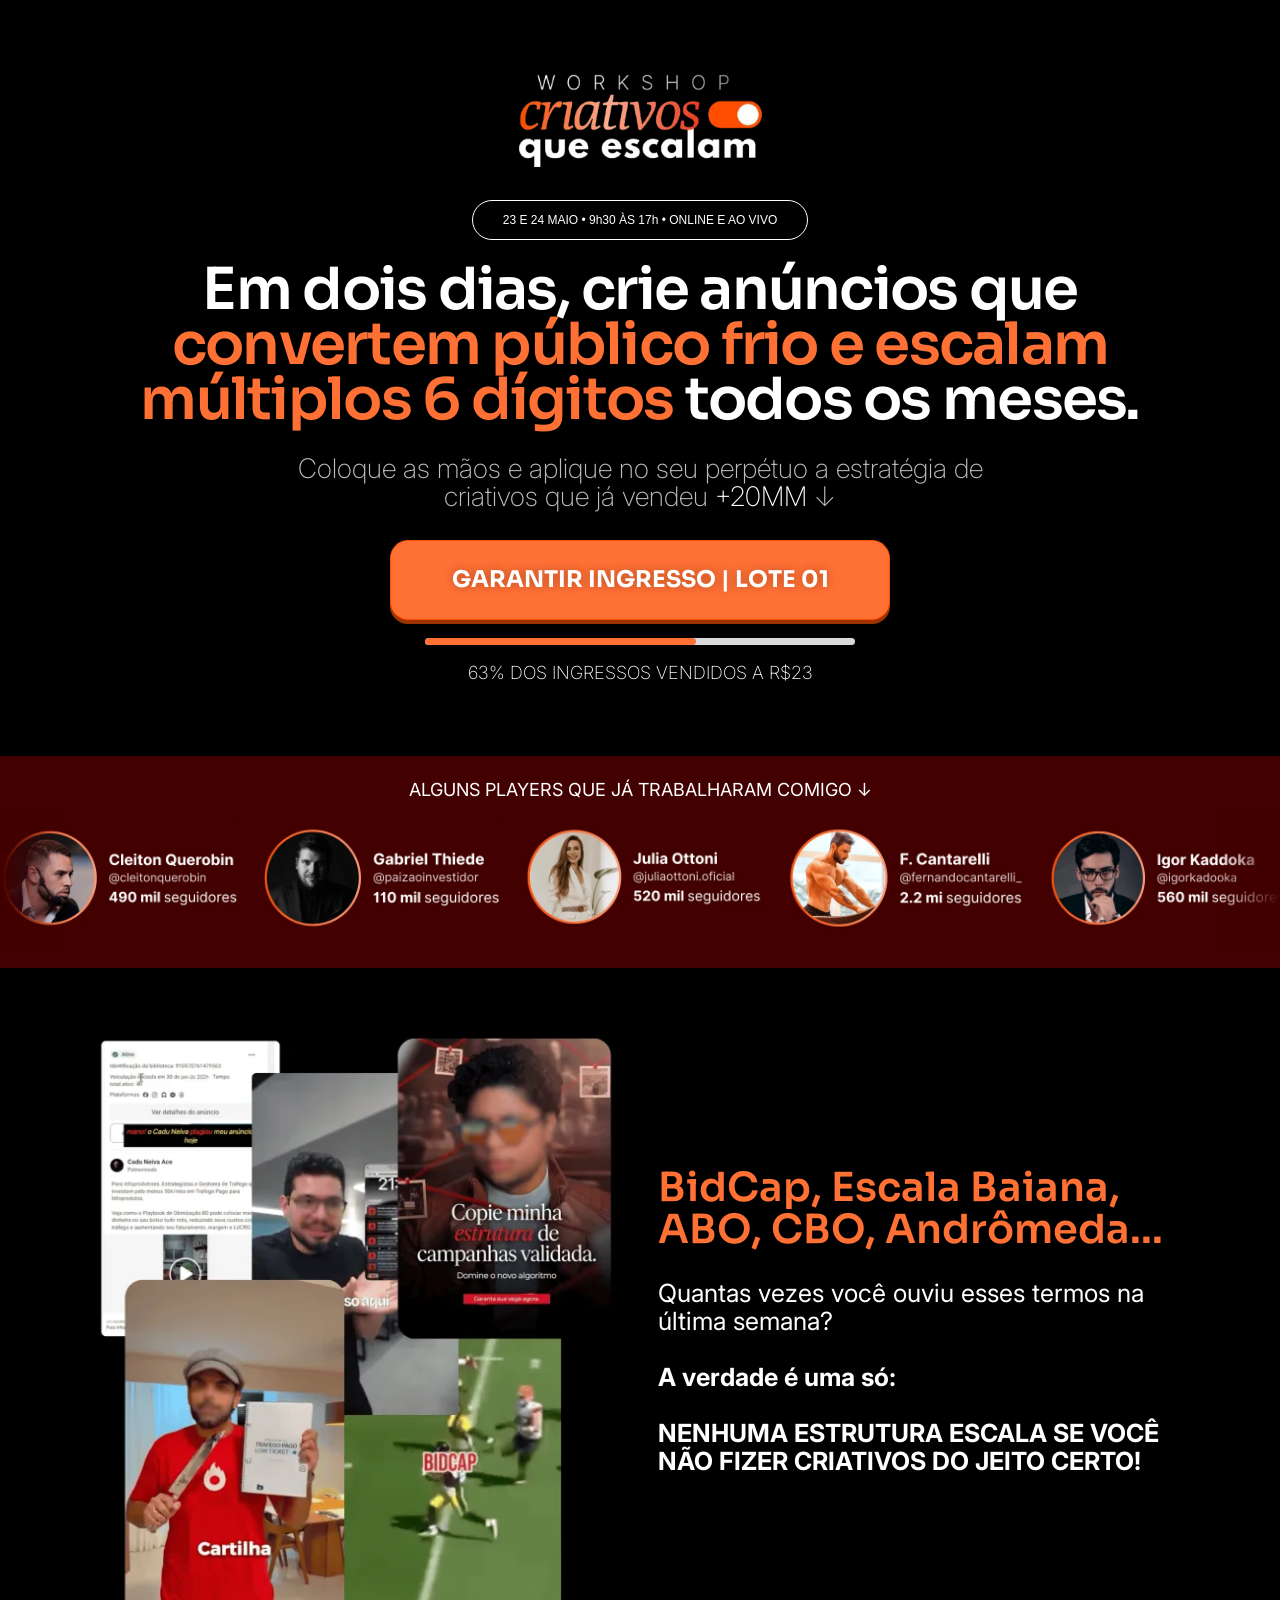
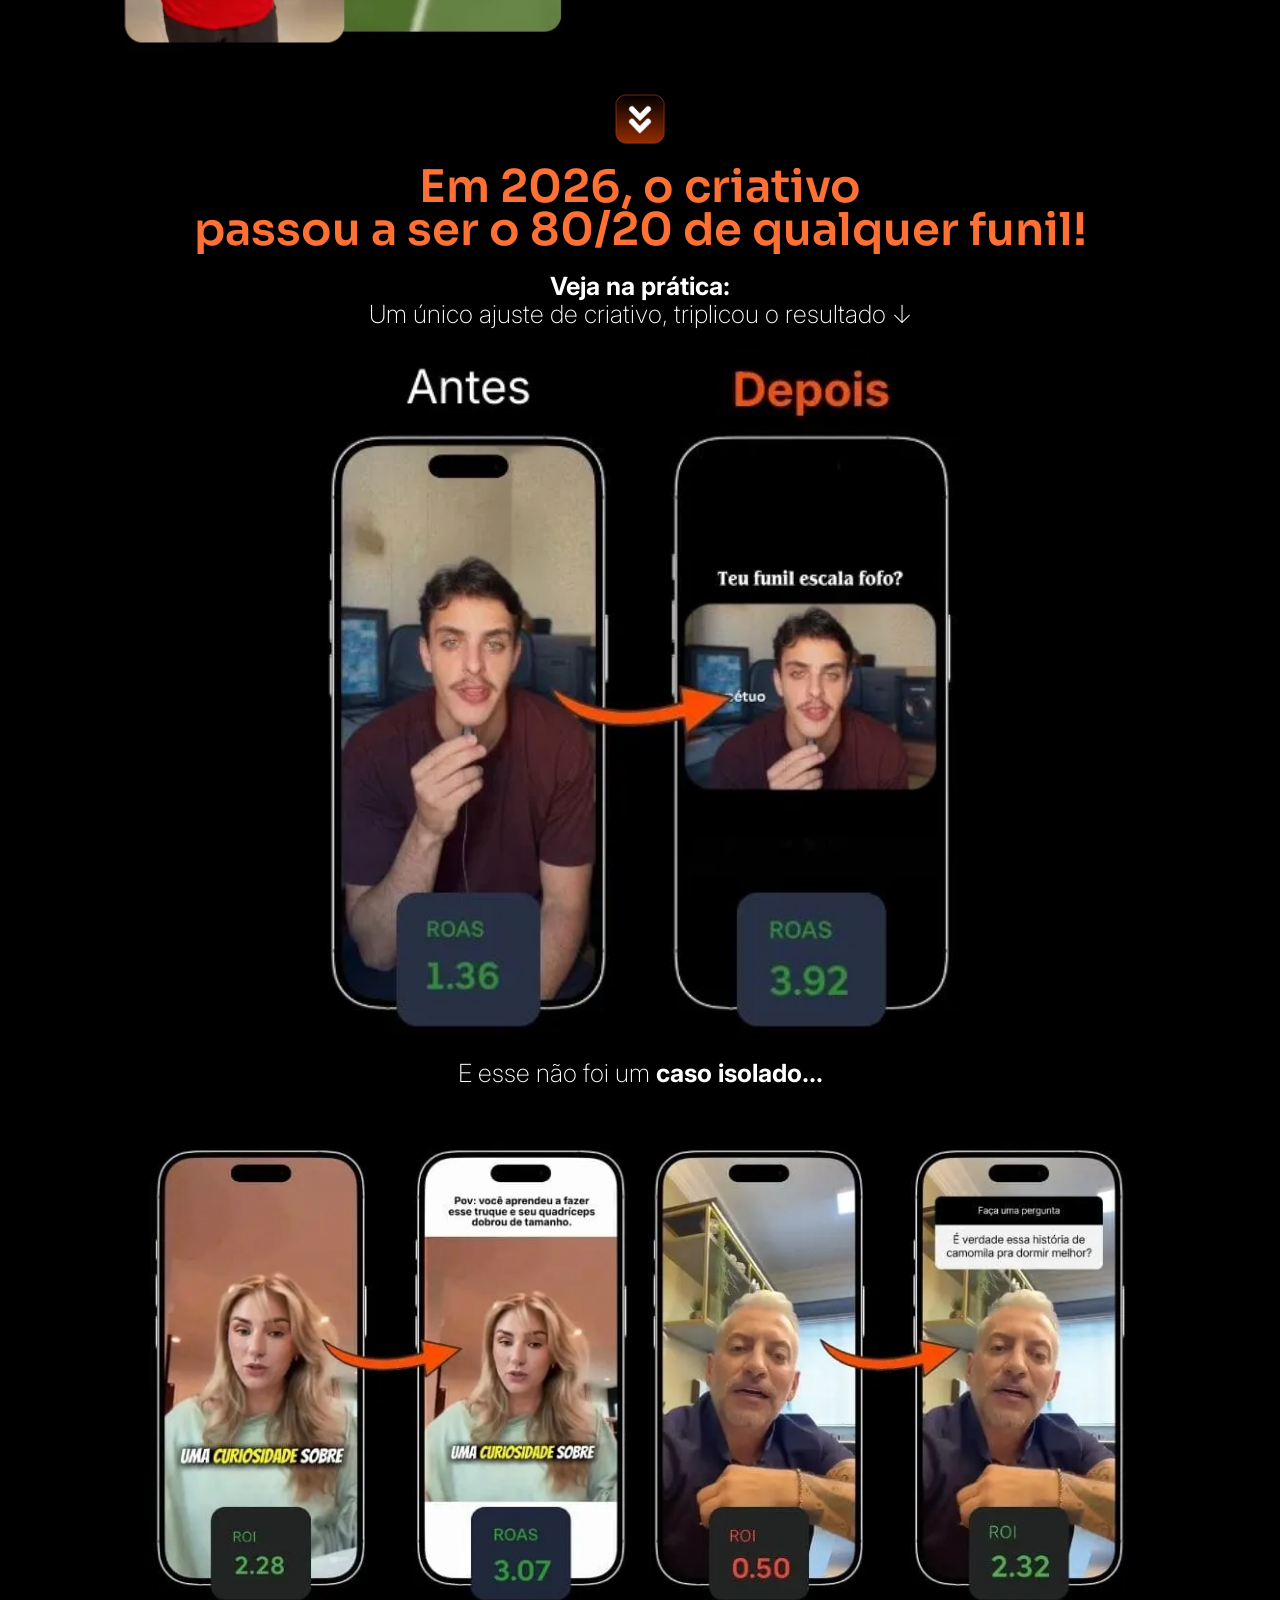
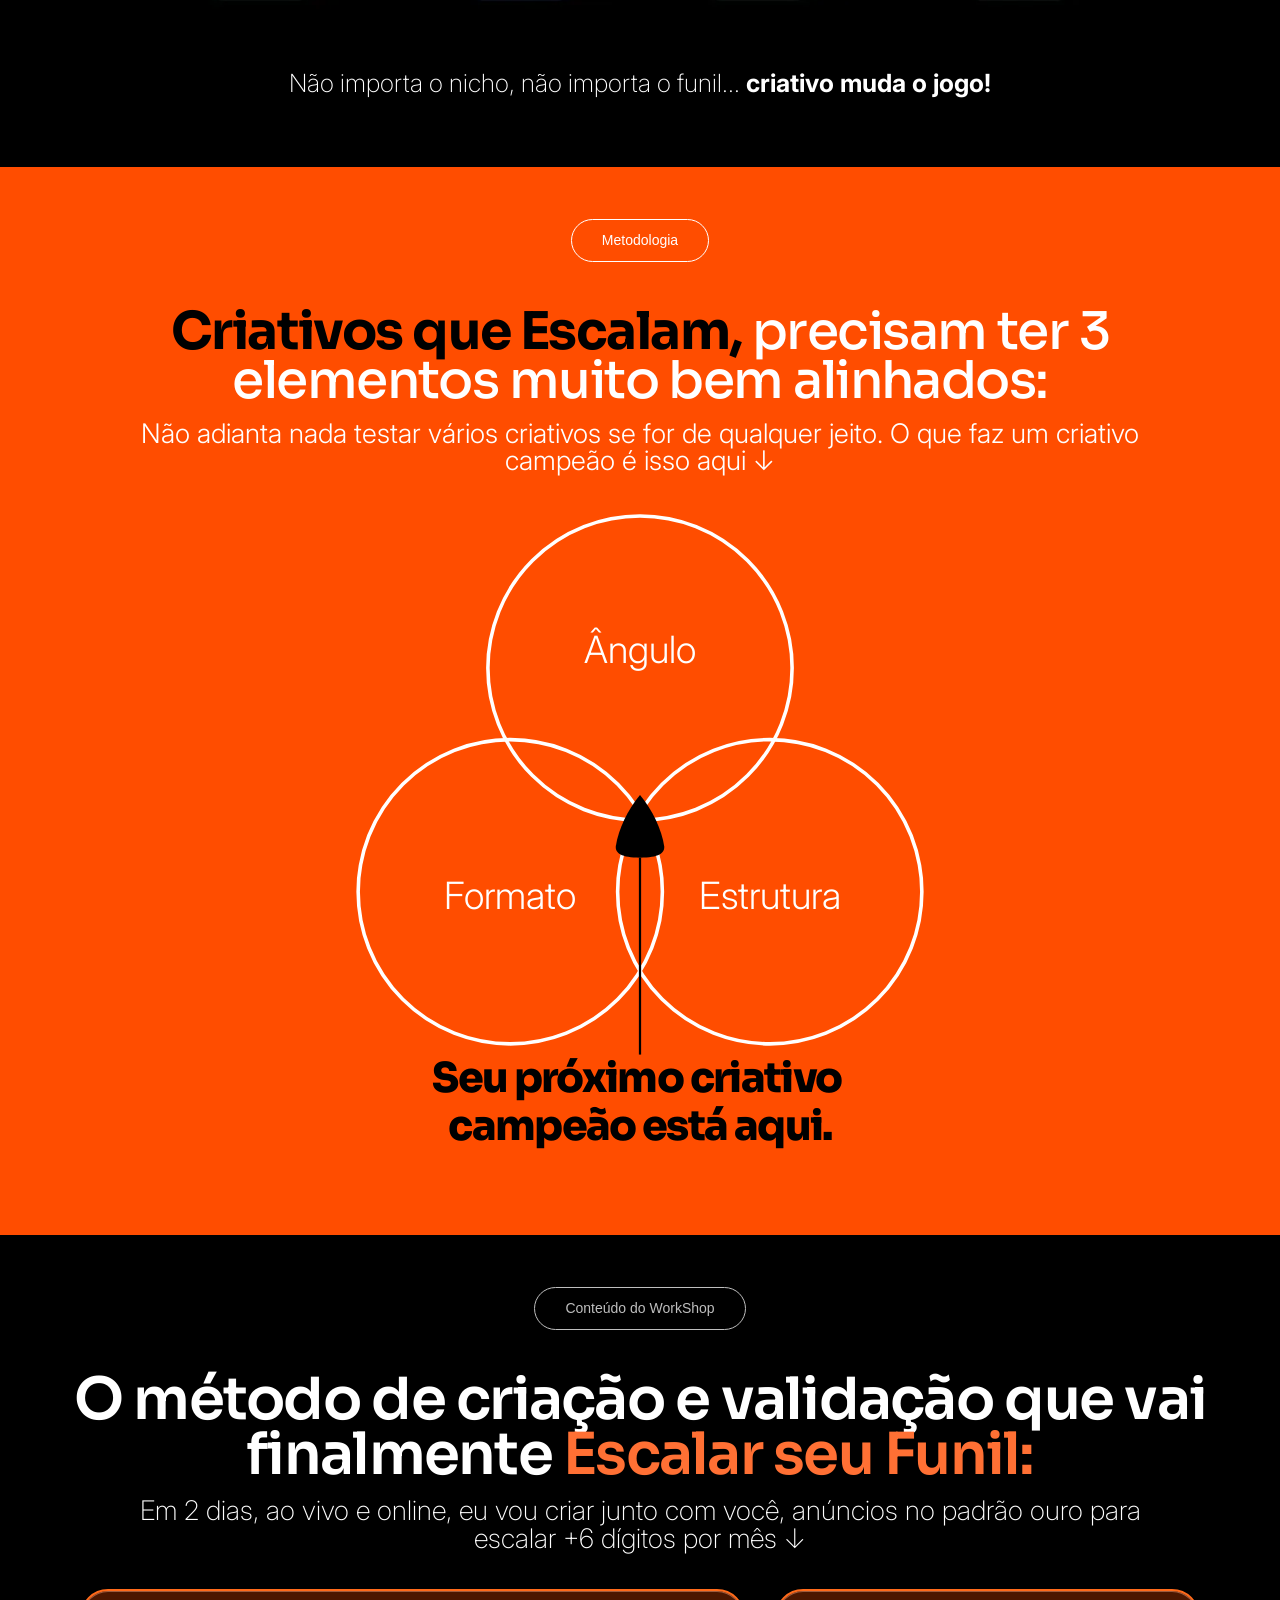
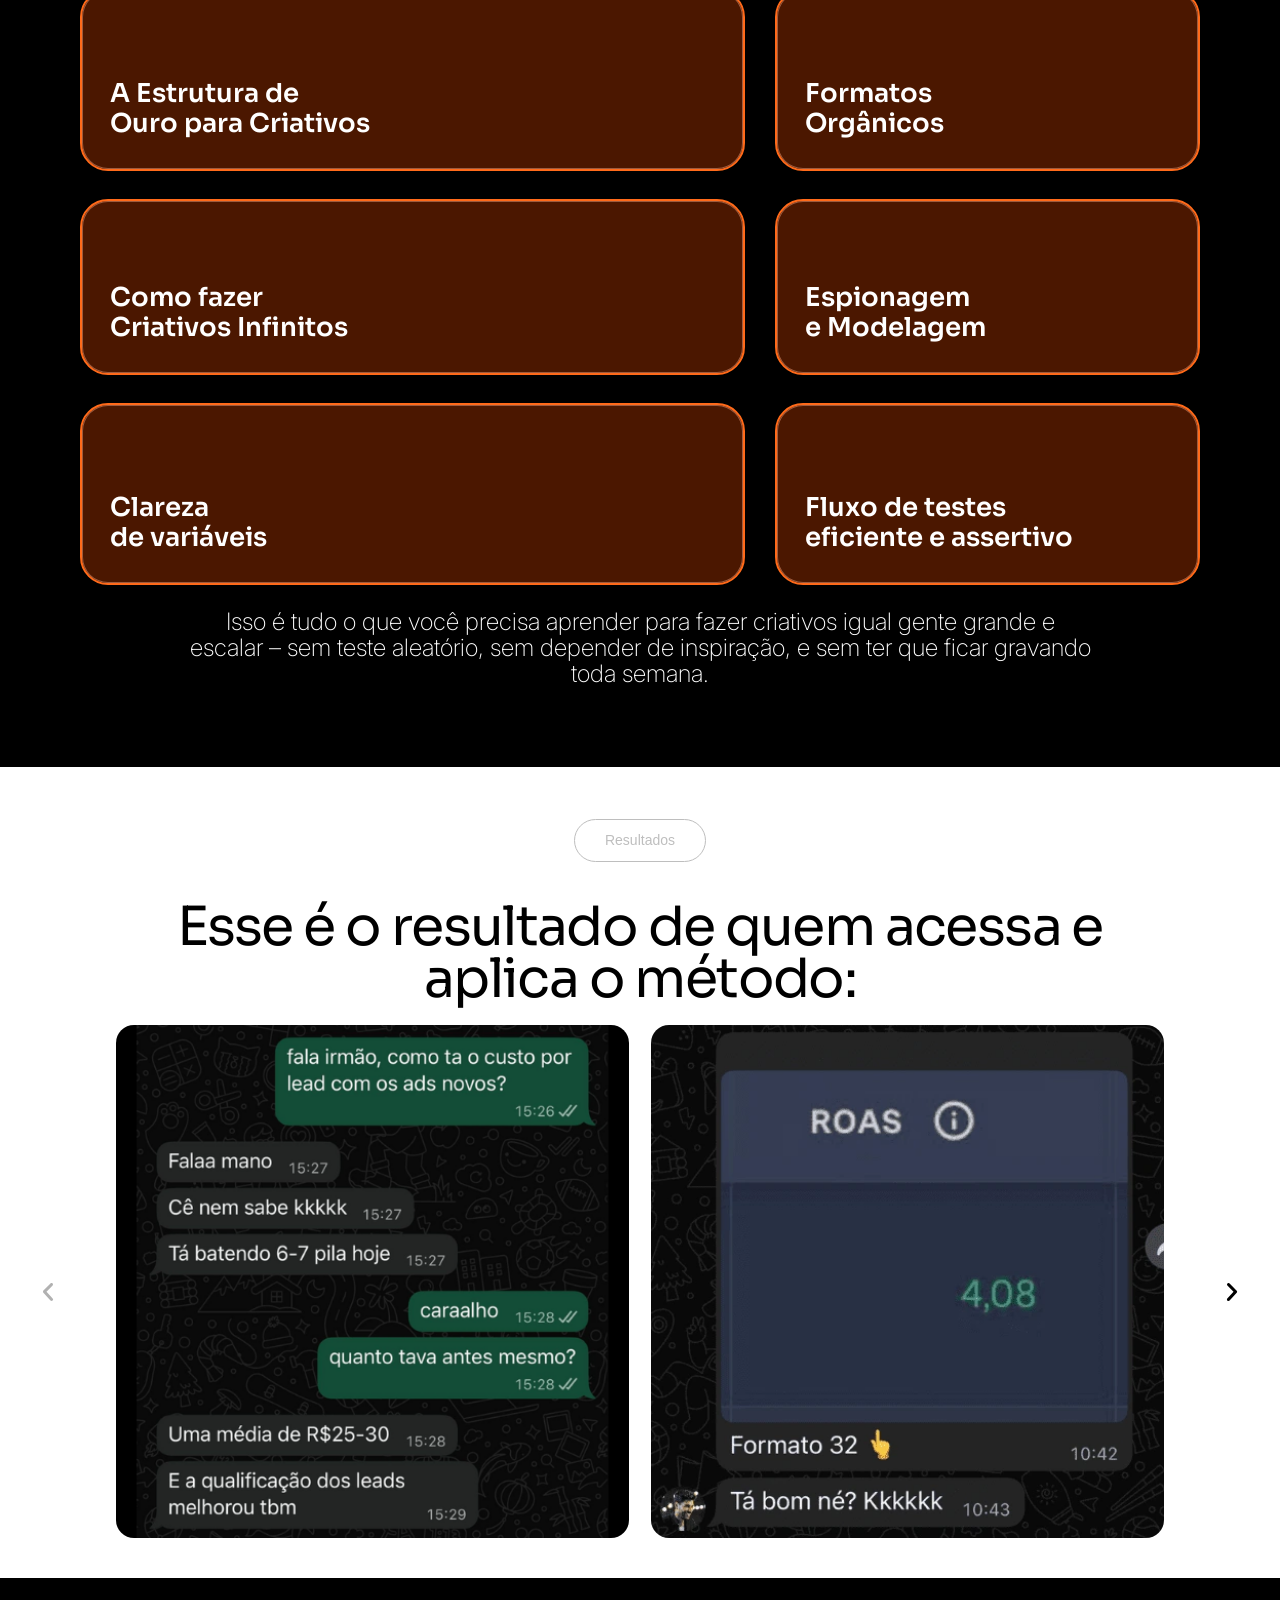
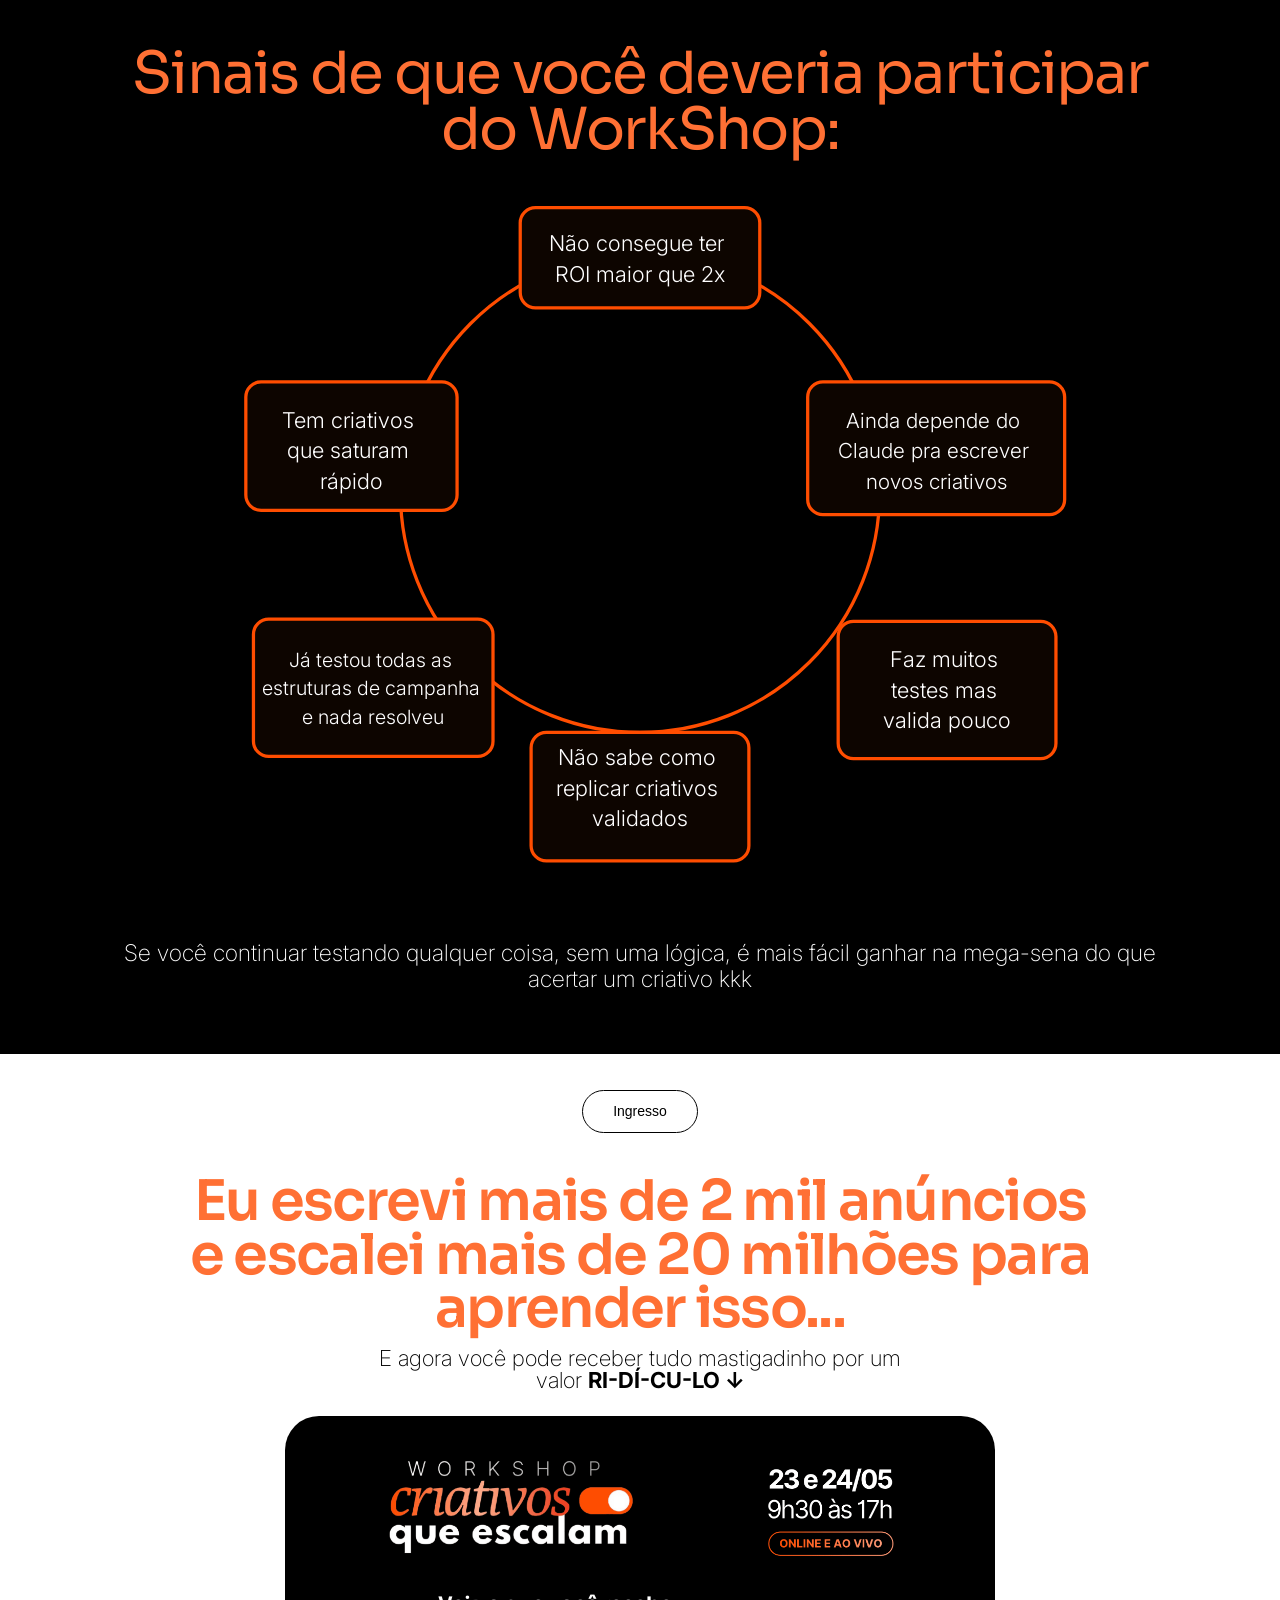
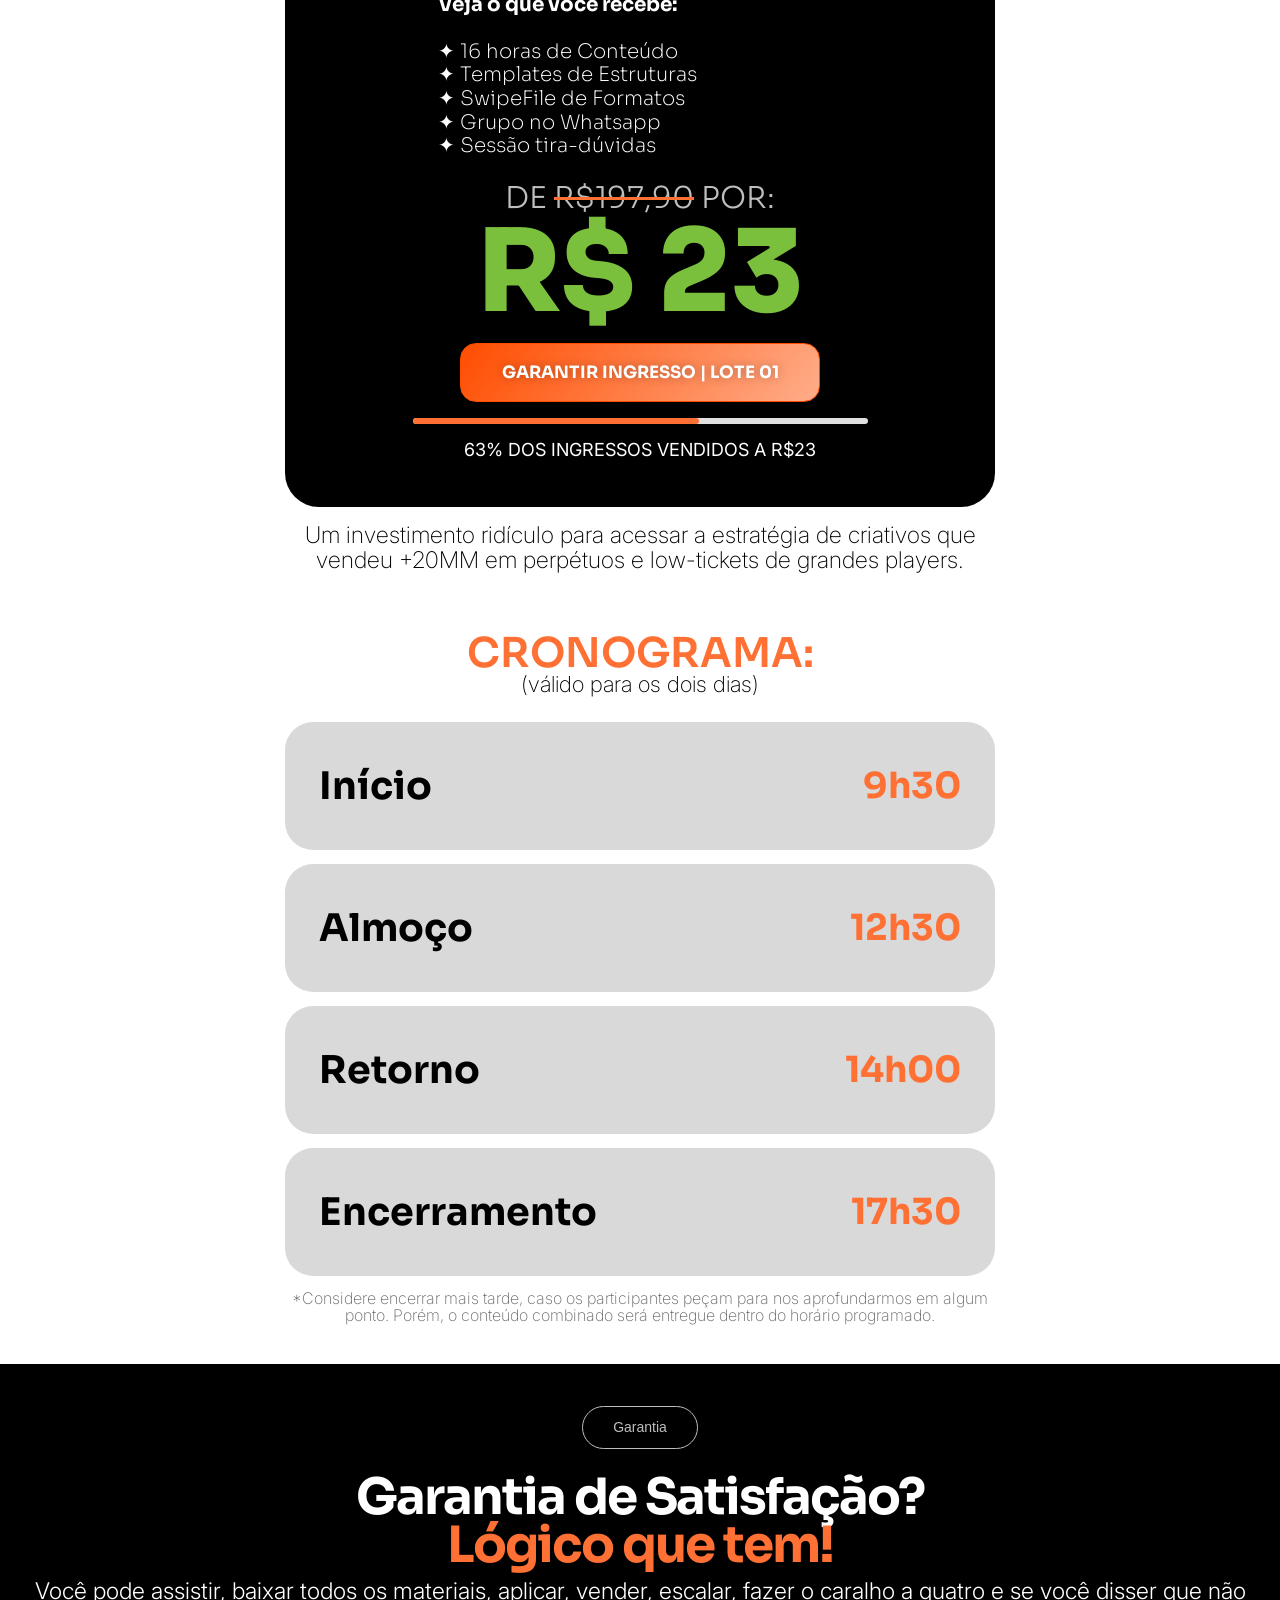
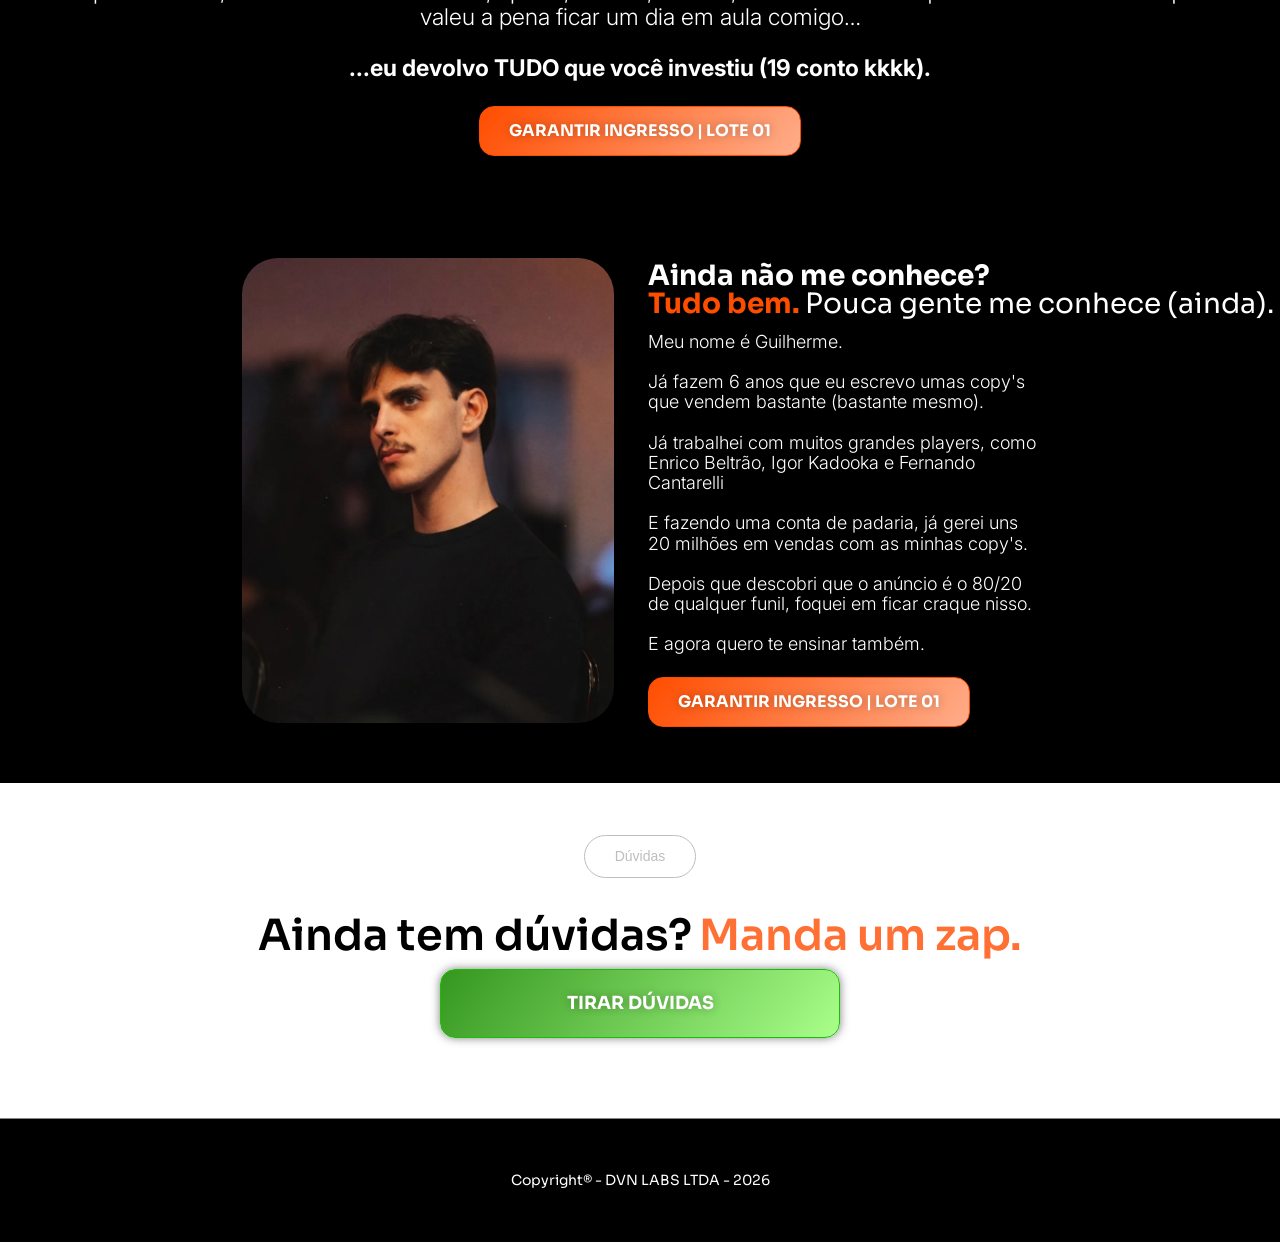
==== commit fe24b72f: "feat: adicionar página /v2 e atualizar preço para R$23 - Cria v2/ com página completa do workshop (p" ====
--- a/index.html
+++ b/index.html
@@ -17,6 +17,26 @@
     imagesrcset="assets/images/hero-banner-333.webp 333w, assets/images/hero-banner.webp 666w"
     imagesizes="(max-width: 767px) 40vw, 20vw"
     fetchpriority="high">
+
+  <!-- Meta Pixel Code -->
+  <script>
+    !function(f,b,e,v,n,t,s)
+    {if(f.fbq)return;n=f.fbq=function(){n.callMethod?
+    n.callMethod.apply(n,arguments):n.queue.push(arguments)};
+    if(!f._fbq)f._fbq=n;n.push=n;n.loaded=!0;n.version='2.0';
+    n.queue=[];t=b.createElement(e);t.async=!0;
+    t.src=v;s=b.getElementsByTagName(e)[0];
+    s.parentNode.insertBefore(t,s)}(window, document,'script',
+    'https://connect.facebook.net/en_US/fbevents.js');
+
+    fbq('init', '1317599683541728');
+    fbq('track', 'PageView');
+  </script>
+  <noscript>
+    <img height="1" width="1" style="display:none"
+    src="https://www.facebook.com/tr?id=1317599683541728&ev=PageView&noscript=1"/>
+  </noscript>
+  <!-- End Meta Pixel Code -->
 
   <style>
     *,*::before,*::after{box-sizing:border-box}
@@ -124,7 +144,7 @@
         <div class="progress-fill"></div>
       </div>
     </div>
-    <p class="hero-progress-label">63% DOS INGRESSOS VENDIDOS A R$19</p>
+    <p class="hero-progress-label">63% DOS INGRESSOS VENDIDOS A R$23</p>
 
   </div>
 </section>
@@ -467,7 +487,7 @@
 ✦ Sessão tira-dúvidas</p>
 
       <p class="offer-price-label">DE <s>R$197,90</s> POR:</p>
-      <p class="offer-price-value">R$ 19</p>
+      <p class="offer-price-value">R$ 23</p>
 
       <div class="offer-cta-wrap">
         <button class="btn-cta btn-cta--gradient" onclick="openModal()">GARANTIR INGRESSO | LOTE 01</button>
@@ -478,7 +498,7 @@
           <div class="progress-fill"></div>
         </div>
       </div>
-      <p class="offer-progress-label">63% DOS INGRESSOS VENDIDOS A R$19</p>
+      <p class="offer-progress-label">63% DOS INGRESSOS VENDIDOS A R$23</p>
     </div>
 
     <h2 class="oferta-disclaimer">Um investimento ridículo para acessar a estratégia de criativos que vendeu +20MM em perpétuos e low-tickets de grandes players.​</h2>
@@ -635,25 +655,44 @@
   document.addEventListener('keydown', function(e) {
     if (e.key === 'Escape') closeModal();
   });
+  var SUPABASE_URL = 'https://wtifqicsvtjtlozntubp.supabase.co';
+  var SUPABASE_KEY = 'eyJhbGciOiJIUzI1NiIsInR5cCI6IkpXVCJ9.eyJpc3MiOiJzdXBhYmFzZSIsInJlZiI6Ind0aWZxaWNzdnRqdGxvem50dWJwIiwicm9sZSI6ImFub24iLCJpYXQiOjE3Nzc1Mjg2MzQsImV4cCI6MjA5MzEwNDYzNH0.Q8VclctSDM2cMjfMJSRlE3h0X-LFZMnordt5b3Z7LzM';
+
   function submitForm() {
     var email = document.getElementById('formEmail').value.trim();
     var phone = document.getElementById('formPhone').value.trim();
     if (!email || !phone) { alert('Preencha e-mail e WhatsApp para continuar.'); return; }
-    // TODO: substituir pela URL de checkout real (ex: Hotmart, Kiwify)
-    window.location.href = 'https://wa.me/5548996649920?text=Quero%20garantir%20minha%20vaga%20no%20Workshop!';
+
+    fetch(SUPABASE_URL + '/rest/v1/leads', {
+      method: 'POST',
+      headers: {
+        'apikey': SUPABASE_KEY,
+        'Authorization': 'Bearer ' + SUPABASE_KEY,
+        'Content-Type': 'application/json',
+        'Prefer': 'return=minimal'
+      },
+      body: JSON.stringify({ email: email, whatsapp: phone })
+    }).finally(function () {
+      window.location.href = 'https://pay.onprofit.com.br/FQRSa2j9?off=VU31HJ&mode=f0dwtRLg';
+    });
   }
 
   // --- Carousel de Resultados ---
   (function () {
     var track = document.getElementById('resultsTrack');
+    var viewport = track ? track.parentElement : null;
     var prev = document.getElementById('prevBtn');
     var next = document.getElementById('nextBtn');
-    if (!track) return;
+    if (!track || !viewport) return;
 
     var current = 0;
     var slides = track.querySelectorAll('figure');
     var total = slides.length;
     var slideStride = 0;
+    var touchStartX = 0;
+    var touchStartY = 0;
+    var touchDeltaX = 0;
+    var isSwiping = false;
 
     function isMobile() { return window.innerWidth < 480; }
     function visible() { return isMobile() ? 1 : 2; }
@@ -699,8 +738,50 @@
       autoplayId = null;
     }
 
+    function onTouchStart(event) {
+      if (!event.touches || event.touches.length !== 1) return;
+      touchStartX = event.touches[0].clientX;
+      touchStartY = event.touches[0].clientY;
+      touchDeltaX = 0;
+      isSwiping = false;
+      stopAutoplay();
+    }
+
+    function onTouchMove(event) {
+      if (!event.touches || event.touches.length !== 1) return;
+      touchDeltaX = event.touches[0].clientX - touchStartX;
+      var deltaY = event.touches[0].clientY - touchStartY;
+
+      if (!isSwiping && Math.abs(touchDeltaX) > Math.abs(deltaY) && Math.abs(touchDeltaX) > 12) {
+        isSwiping = true;
+      }
+
+      if (isSwiping) event.preventDefault();
+    }
+
+    function onTouchEnd() {
+      if (!isSwiping) {
+        startAutoplay();
+        return;
+      }
+
+      if (Math.abs(touchDeltaX) > 45) {
+        go(touchDeltaX < 0 ? current + 1 : current - 1);
+      } else {
+        go(current);
+      }
+
+      touchDeltaX = 0;
+      isSwiping = false;
+      startAutoplay();
+    }
+
     requestAnimationFrame(function () { measure(); go(0); });
     window.addEventListener('resize', scheduleGo);
+    viewport.addEventListener('touchstart', onTouchStart, { passive: true });
+    viewport.addEventListener('touchmove', onTouchMove, { passive: false });
+    viewport.addEventListener('touchend', onTouchEnd);
+    viewport.addEventListener('touchcancel', onTouchEnd);
     document.addEventListener('visibilitychange', function () {
       if (document.hidden) stopAutoplay();
       else startAutoplay();
--- a/style.css
+++ b/style.css
@@ -765,6 +765,7 @@
 
 .carousel-viewport {
   overflow: hidden;
+  touch-action: pan-y;
 }
 
 .carousel-track {
--- a/style.css
+++ b/style.css
@@ -765,6 +765,7 @@
 
 .carousel-viewport {
   overflow: hidden;
+  touch-action: pan-y;
 }
 
 .carousel-track {
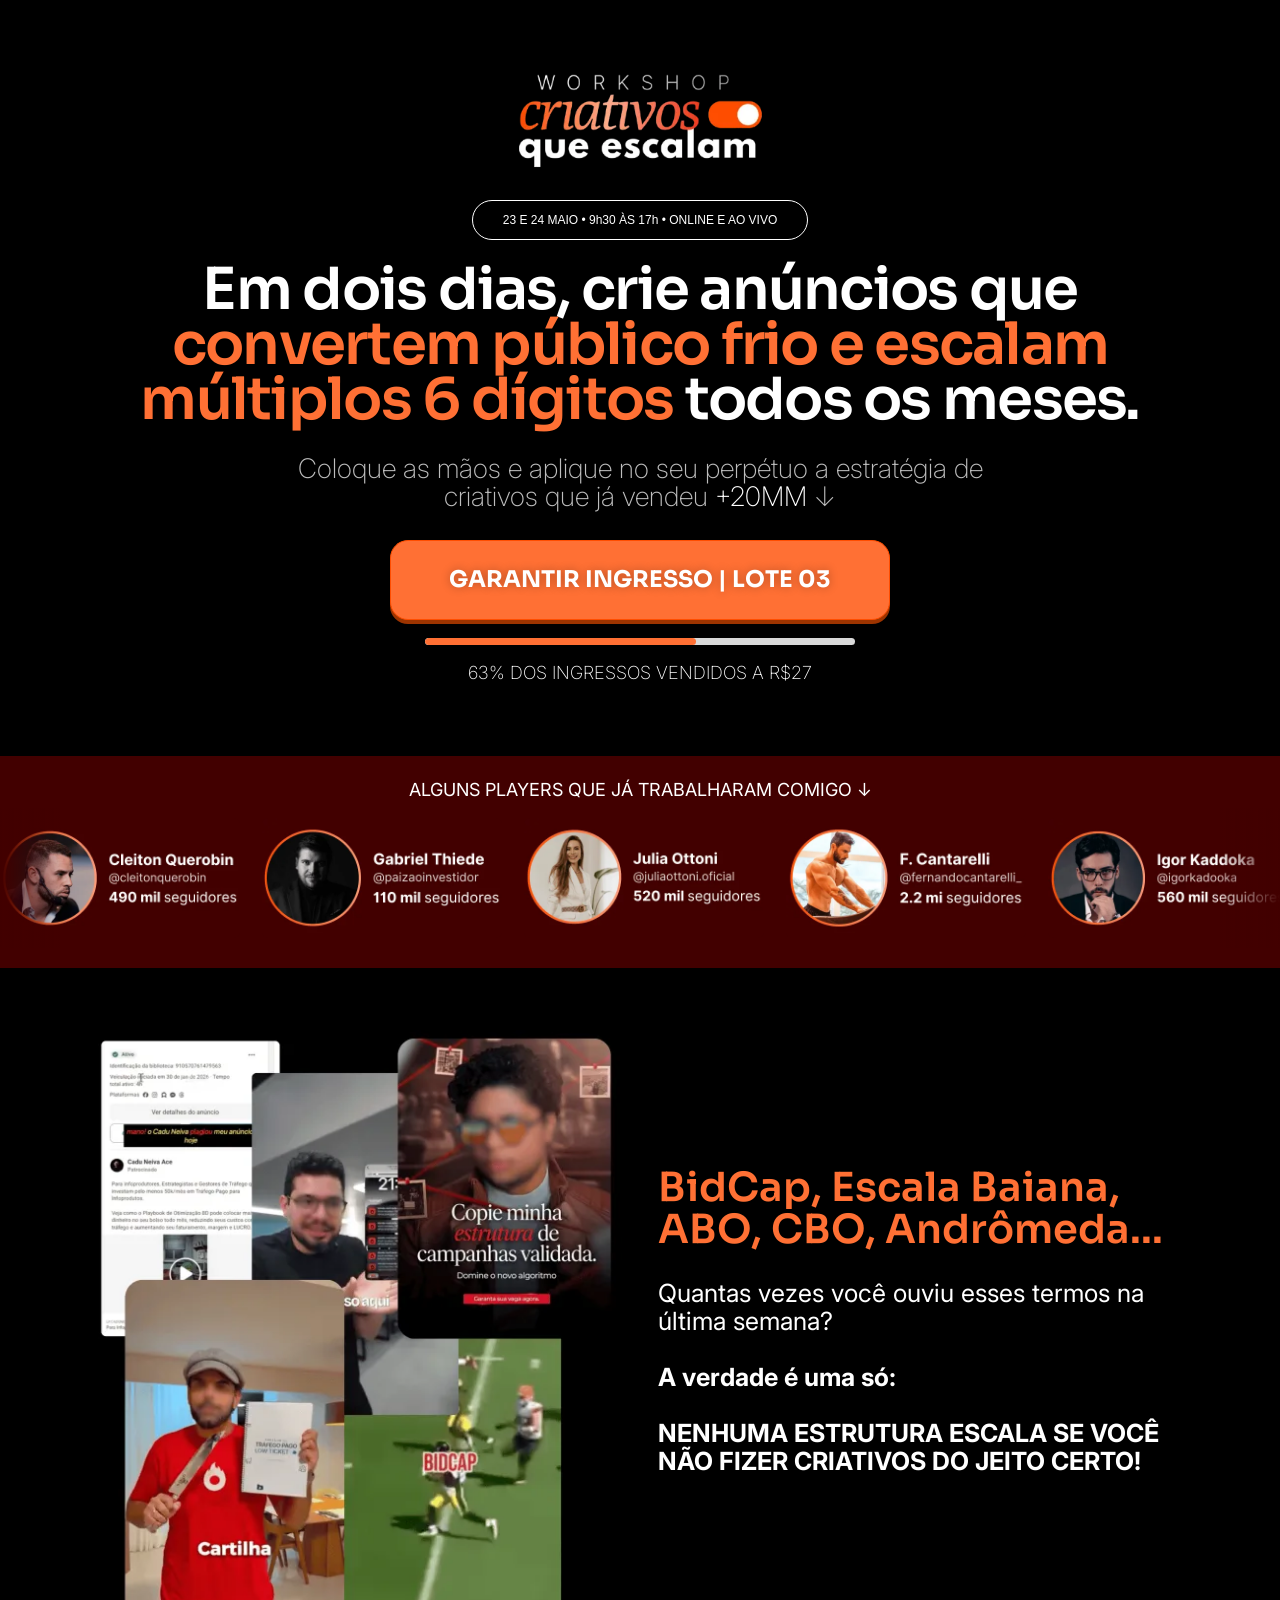
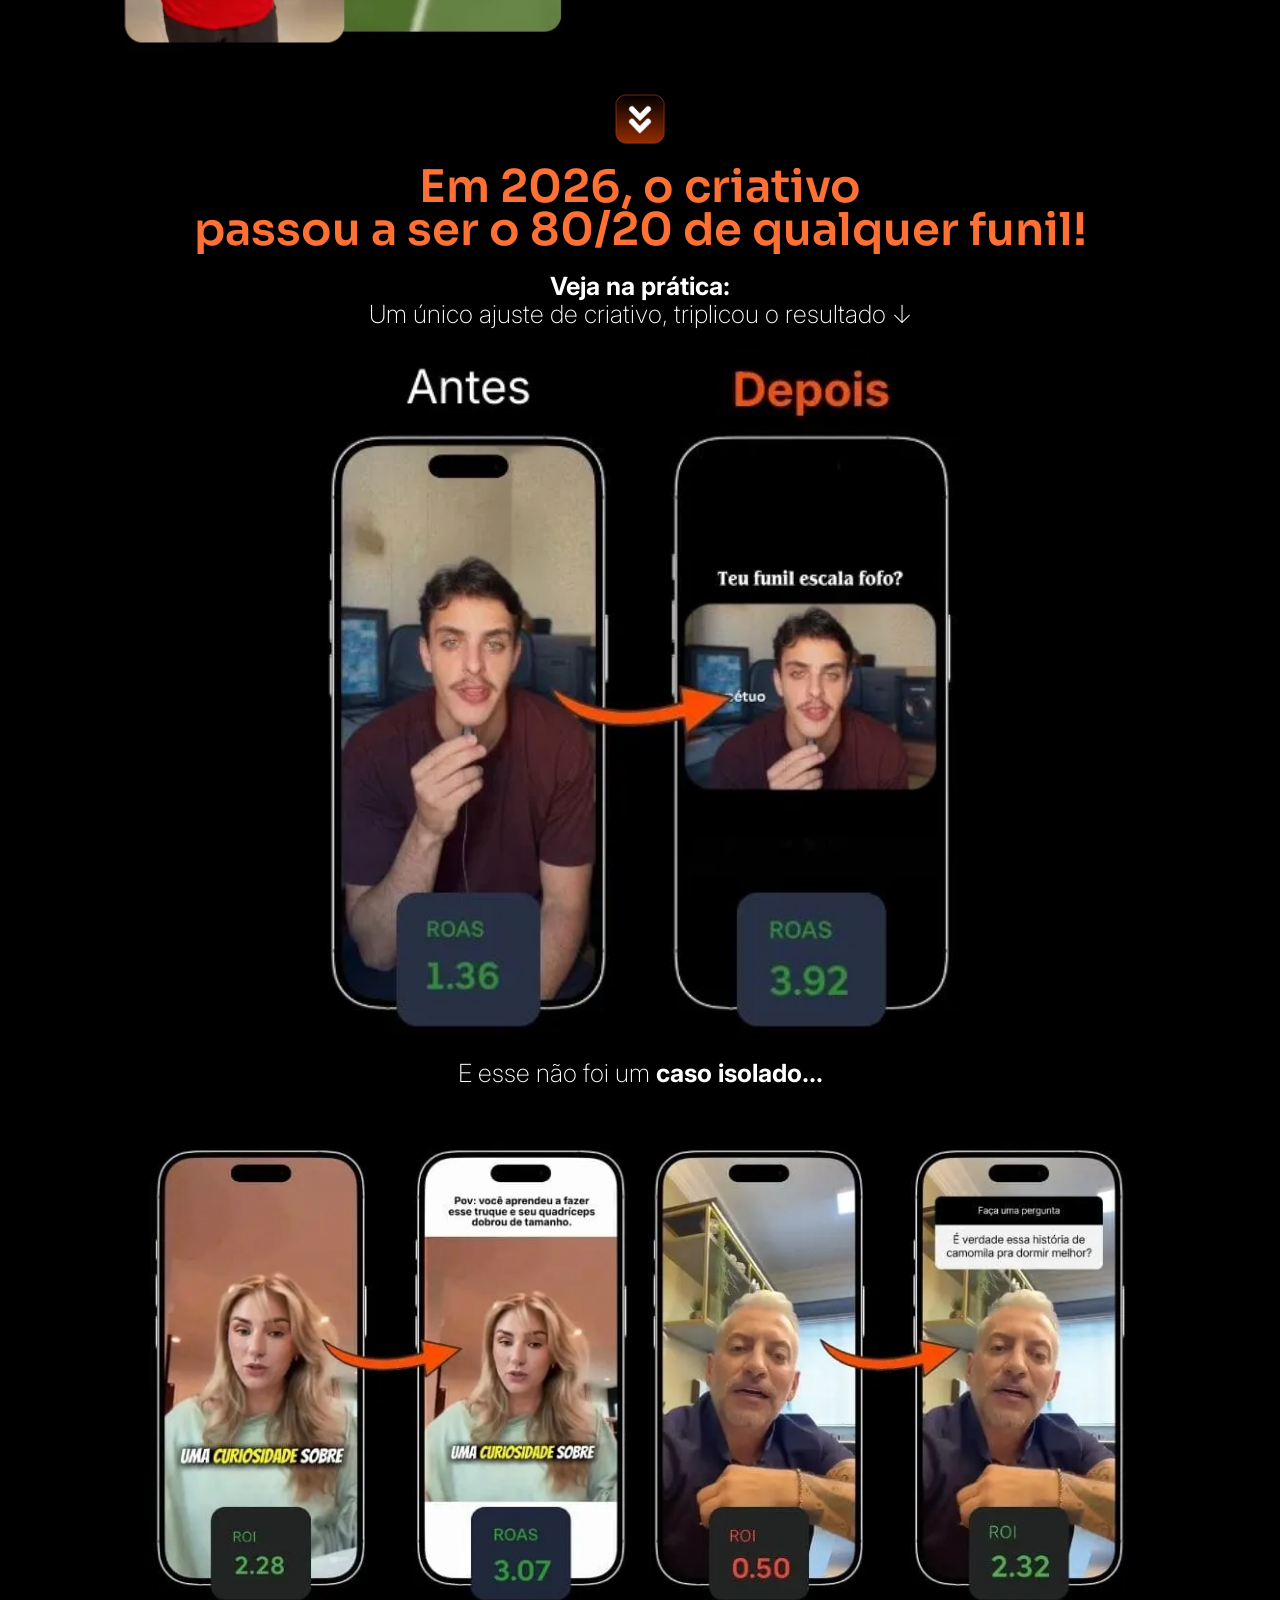
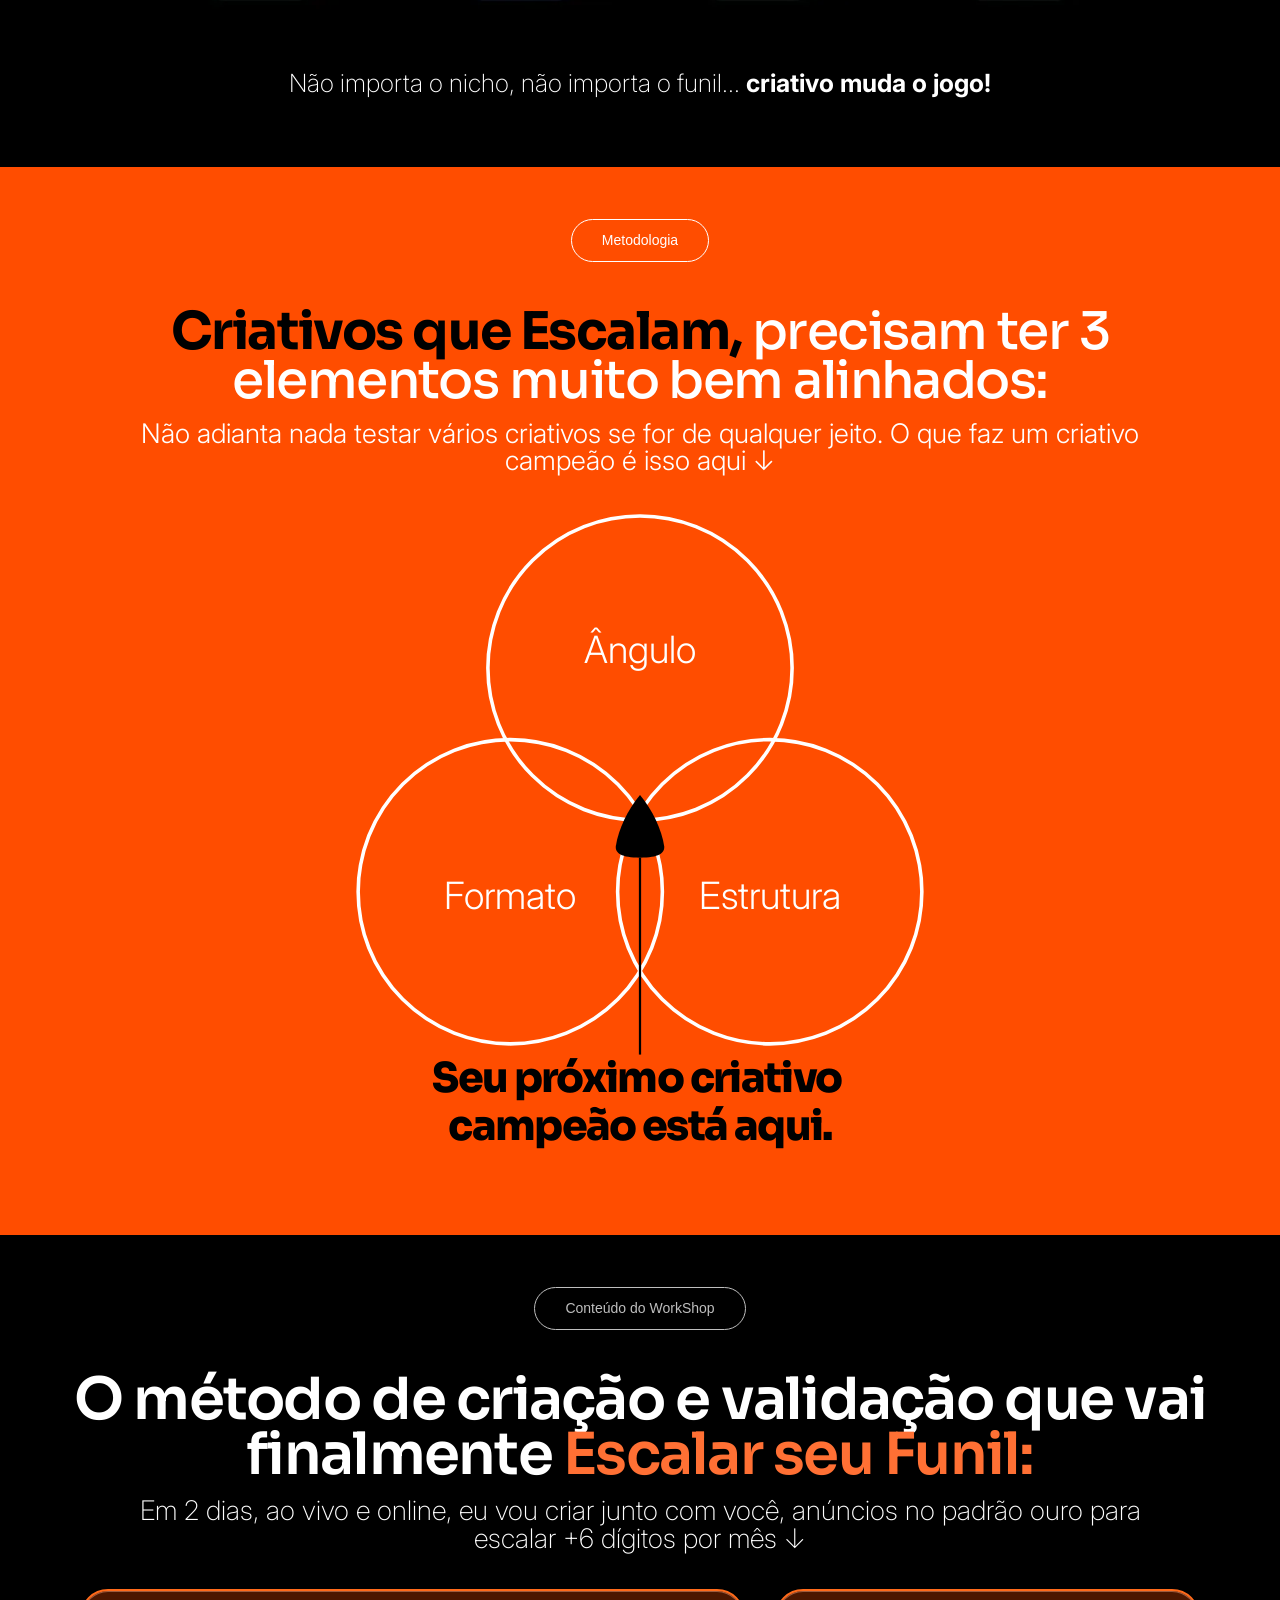
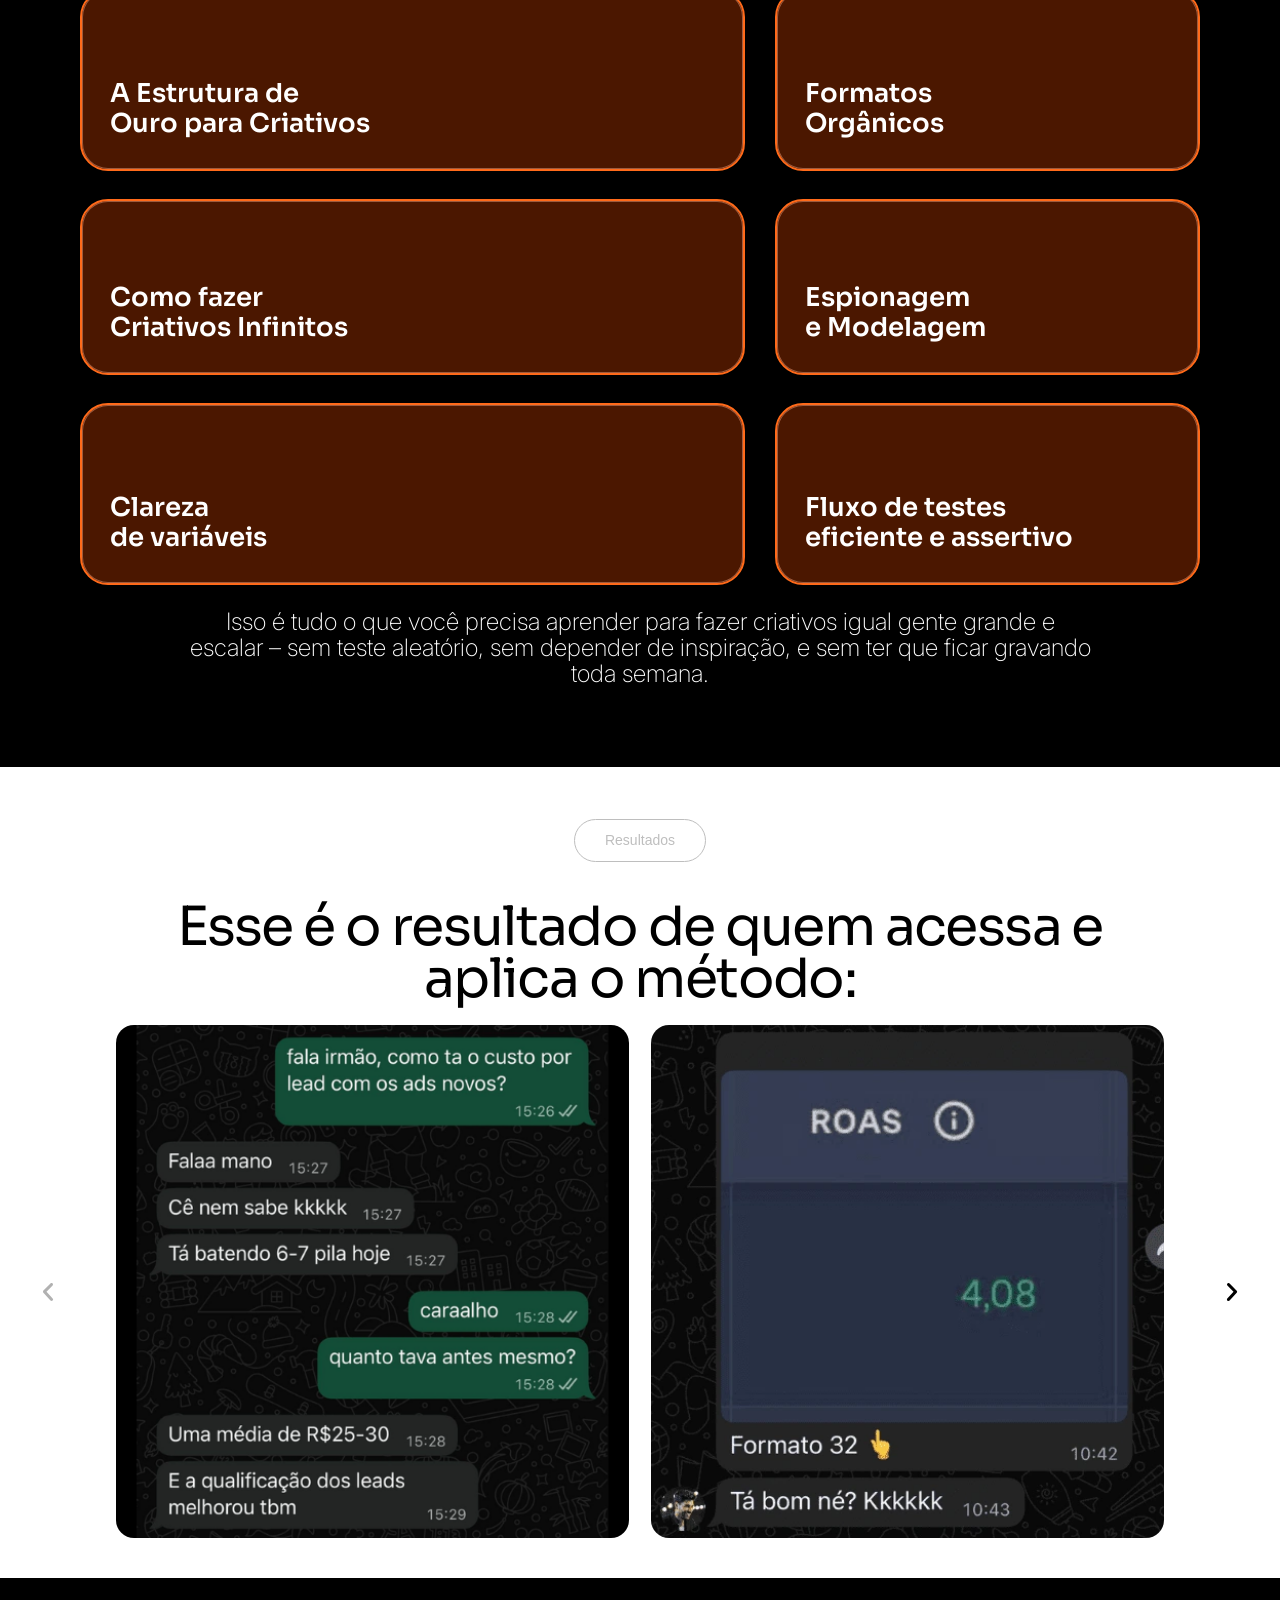
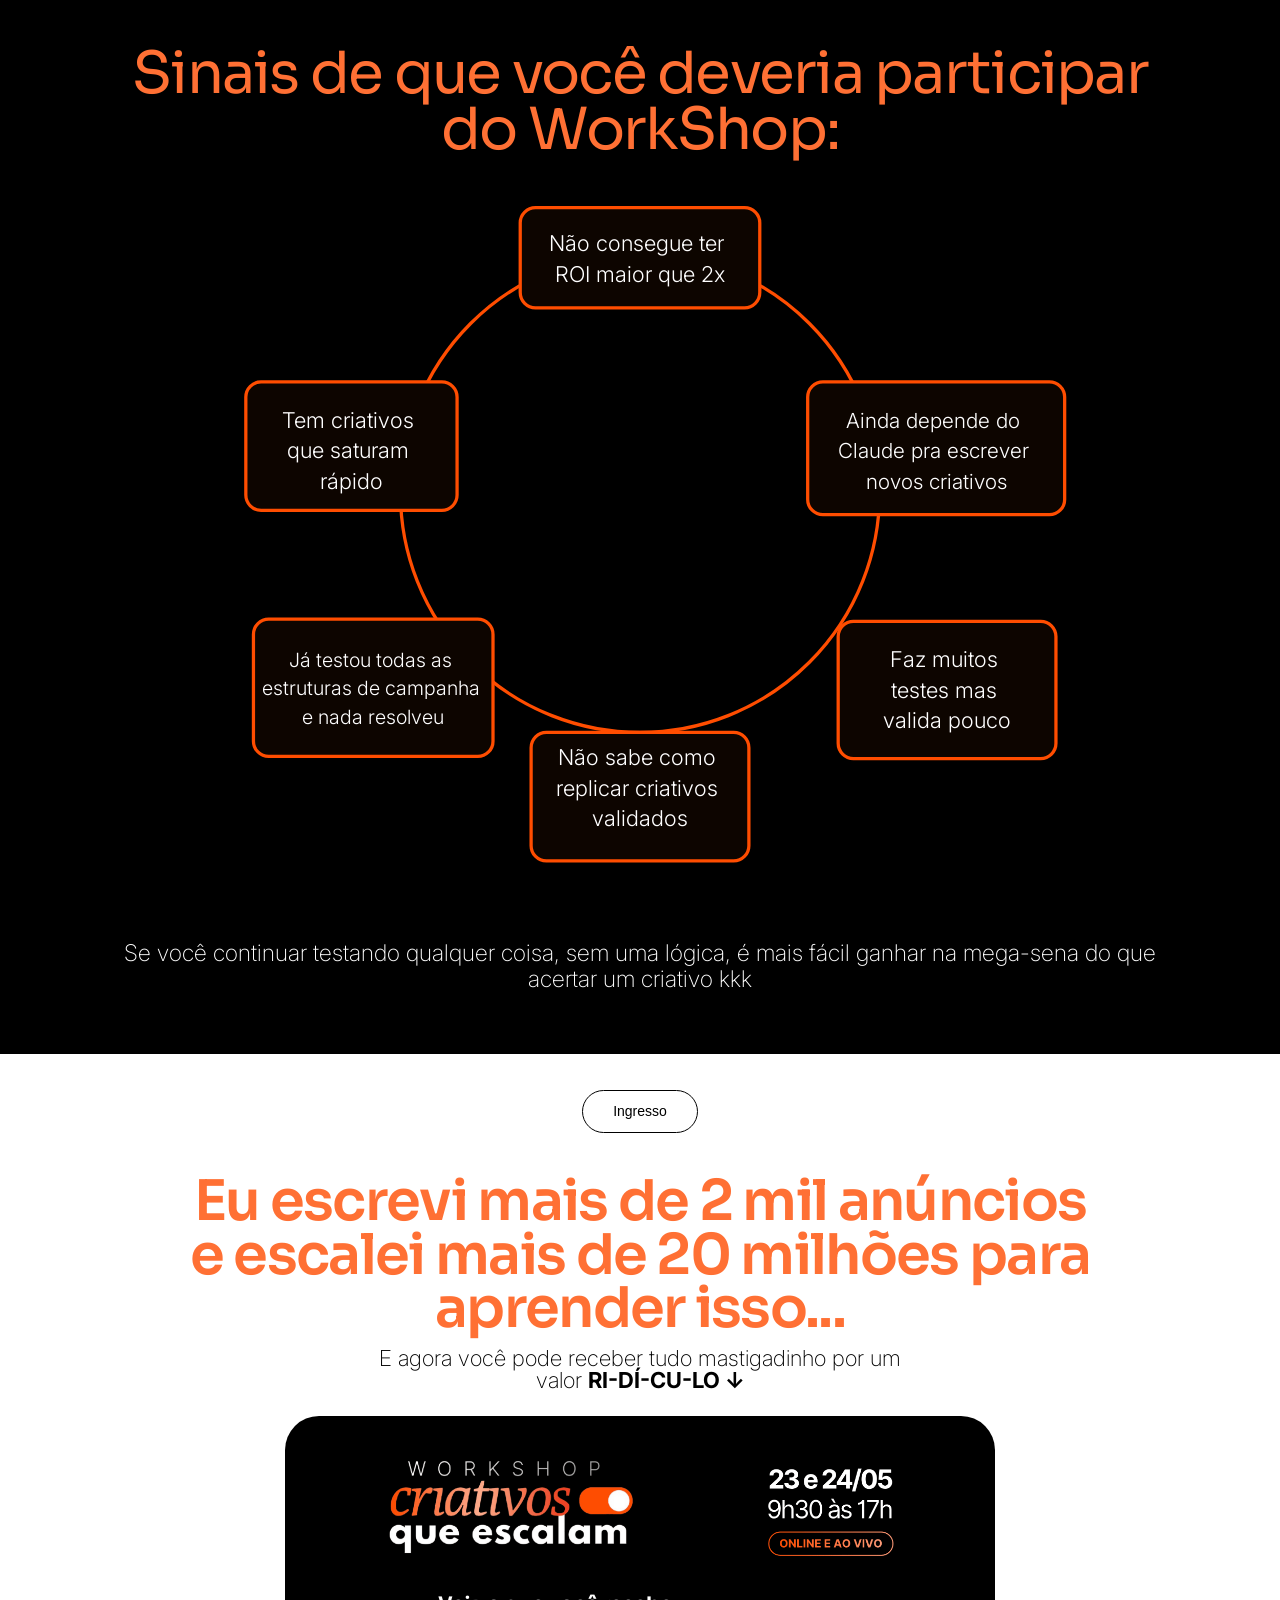
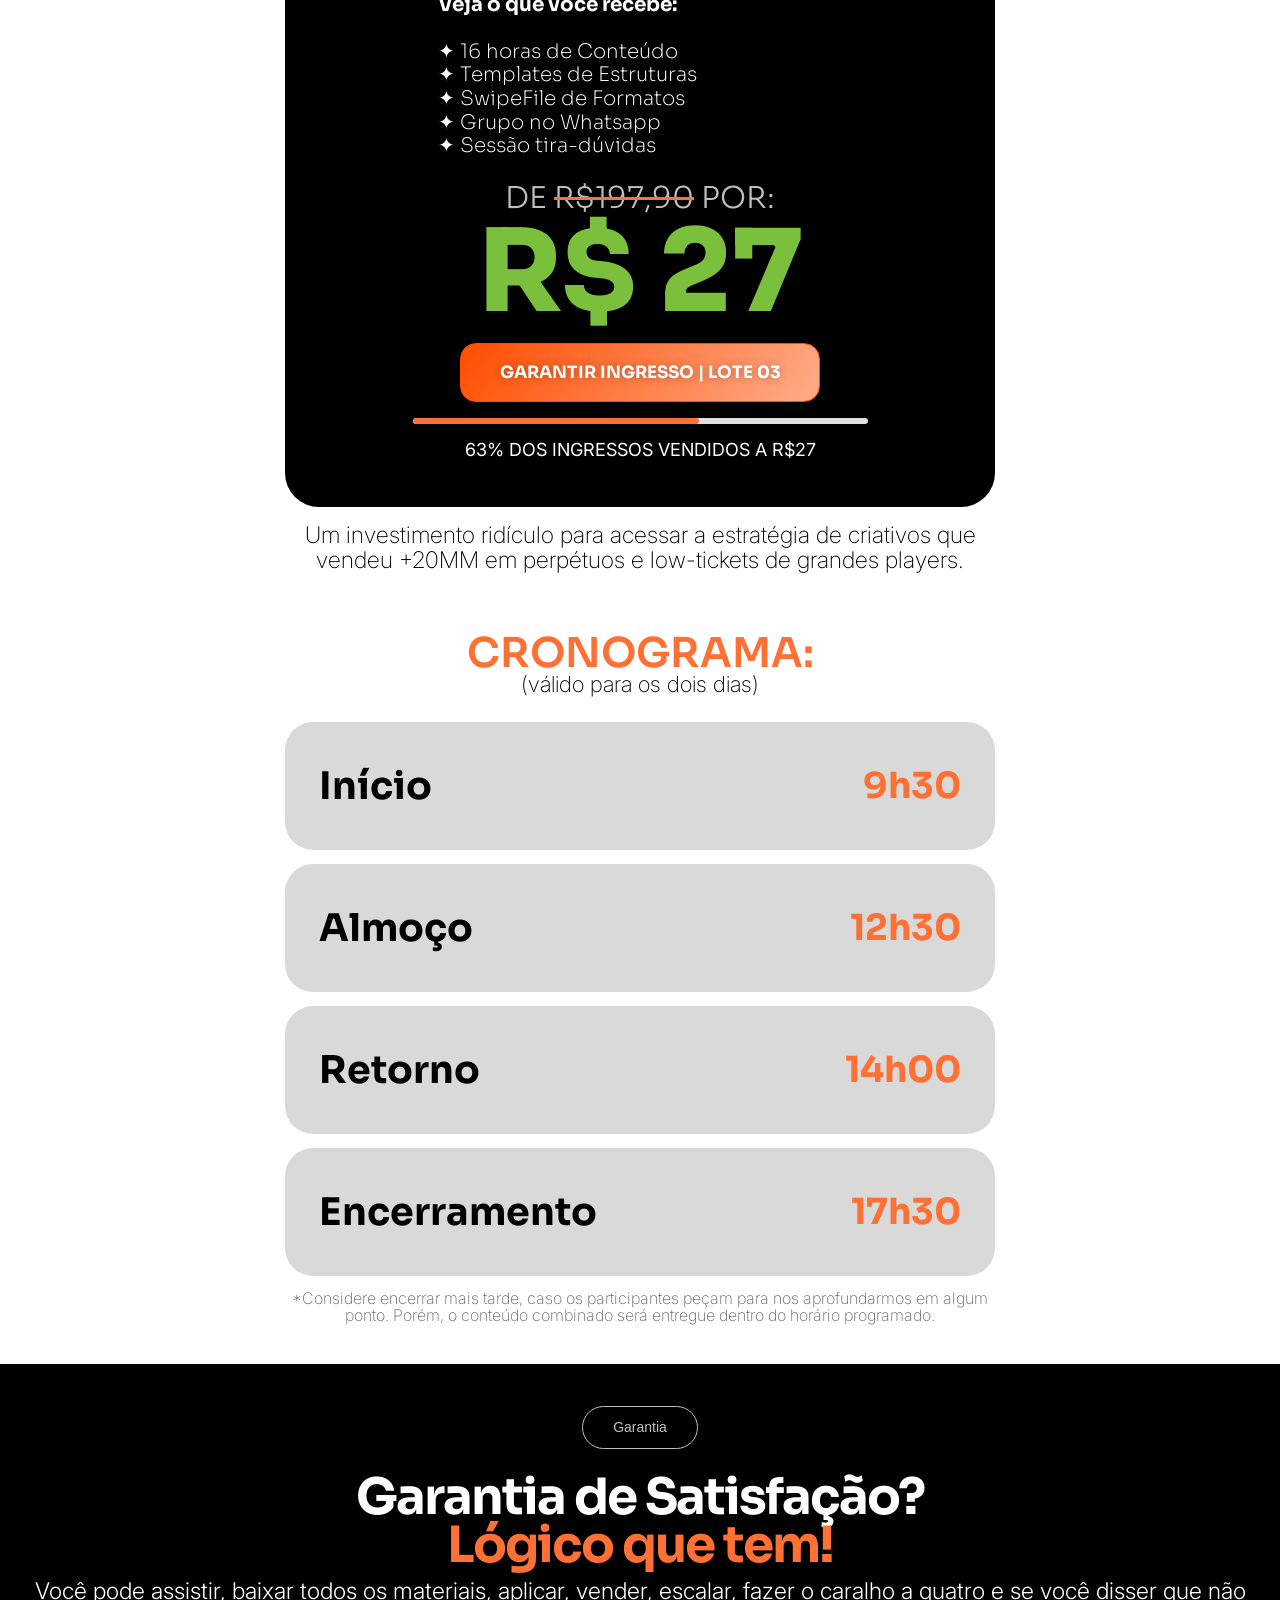
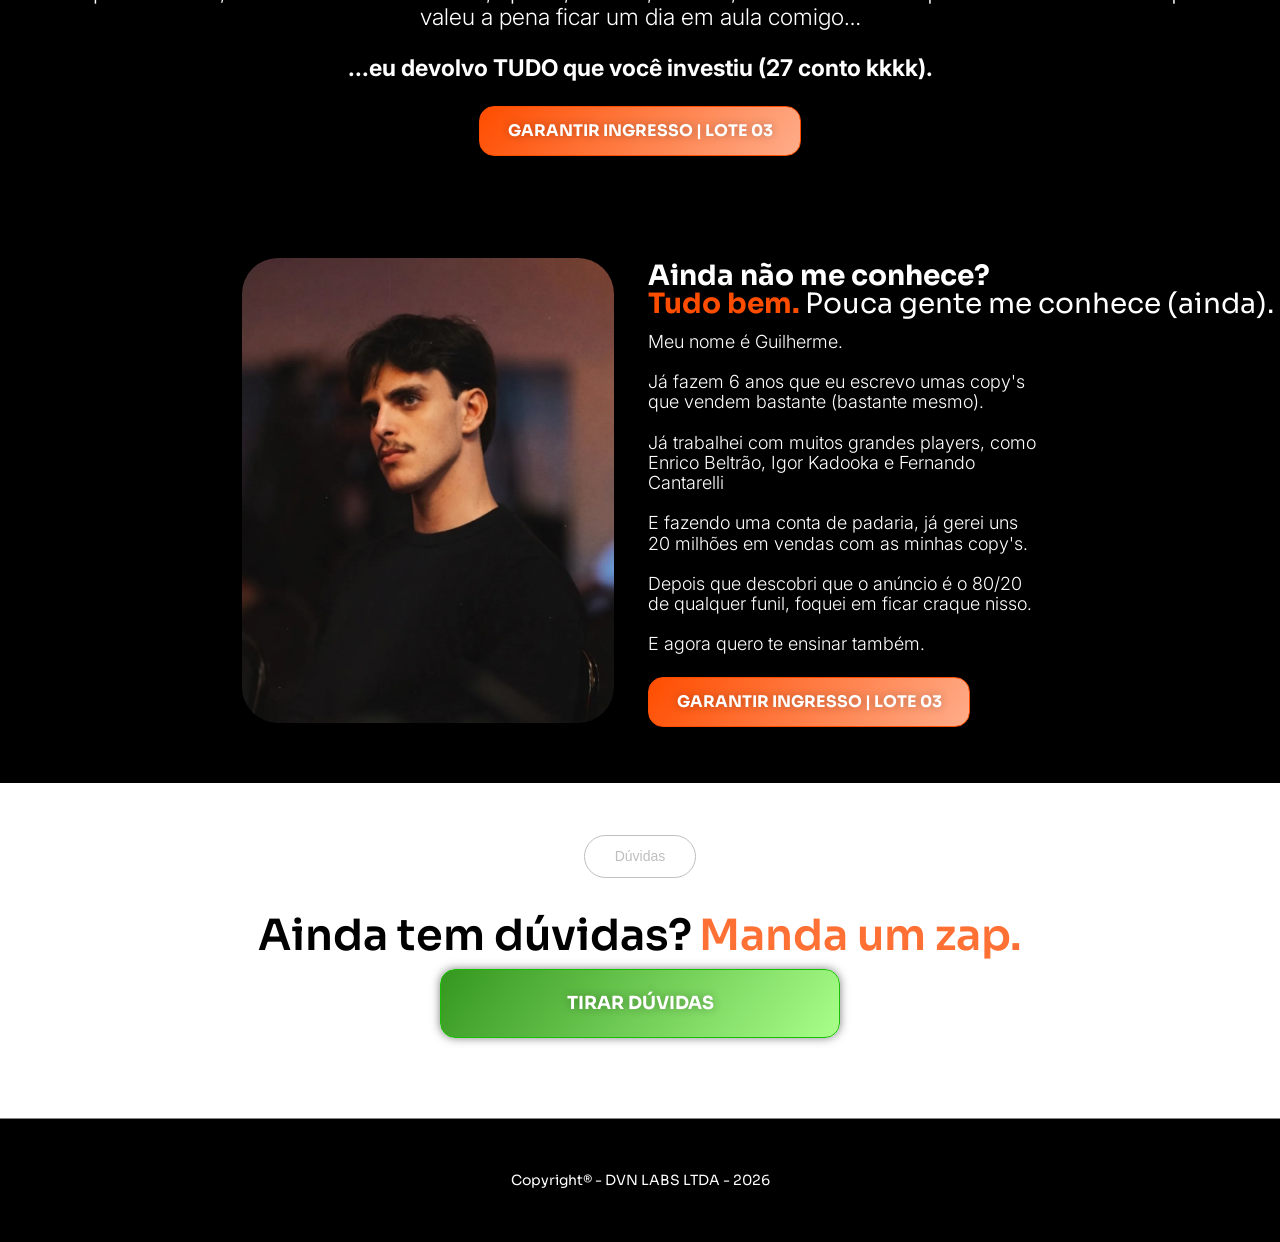
==== commit 033fc0e0: "feat: atualizar para Lote 03 com preço R$27 e novo link de checkout" ====
--- a/index.html
+++ b/index.html
@@ -136,7 +136,7 @@
     </h2>
 
     <div class="hero-cta-wrap">
-      <a href="#oferta" class="btn-cta">GARANTIR INGRESSO | LOTE 01</a>
+      <a href="#oferta" class="btn-cta">GARANTIR INGRESSO | LOTE 03</a>
     </div>
 
     <div class="hero-progress-wrap">
@@ -144,7 +144,7 @@
         <div class="progress-fill"></div>
       </div>
     </div>
-    <p class="hero-progress-label">63% DOS INGRESSOS VENDIDOS A R$23</p>
+    <p class="hero-progress-label">63% DOS INGRESSOS VENDIDOS A R$27</p>
 
   </div>
 </section>
@@ -487,10 +487,10 @@
 ✦ Sessão tira-dúvidas</p>
 
       <p class="offer-price-label">DE <s>R$197,90</s> POR:</p>
-      <p class="offer-price-value">R$ 23</p>
+      <p class="offer-price-value">R$ 27</p>
 
       <div class="offer-cta-wrap">
-        <button class="btn-cta btn-cta--gradient" onclick="openModal()">GARANTIR INGRESSO | LOTE 01</button>
+        <button class="btn-cta btn-cta--gradient" onclick="openModal()">GARANTIR INGRESSO | LOTE 03</button>
       </div>
 
       <div class="offer-progress-wrap">
@@ -498,7 +498,7 @@
           <div class="progress-fill"></div>
         </div>
       </div>
-      <p class="offer-progress-label">63% DOS INGRESSOS VENDIDOS A R$23</p>
+      <p class="offer-progress-label">63% DOS INGRESSOS VENDIDOS A R$27</p>
     </div>
 
     <h2 class="oferta-disclaimer">Um investimento ridículo para acessar a estratégia de criativos que vendeu +20MM em perpétuos e low-tickets de grandes players.​</h2>
@@ -543,9 +543,9 @@
     <h2 class="gar-h2-main"><span class="gar-line-primary">Garantia de Satisfação?</span><span class="gar-line-accent">Lógico que tem!</span></h2>
 
     <h2 class="gar-h2-sub">Você pode assistir, baixar todos os materiais, aplicar, vender, escalar, fazer o caralho a quatro e se você disser que não valeu a pena ficar um dia em aula comigo…<br><br>
-<b>...eu devolvo TUDO que você investiu (19 conto kkkk).</b></h2>
-
-    <button class="btn-cta btn-cta--gradient gar-cta" onclick="openModal()">GARANTIR INGRESSO | LOTE 01</button>
+<b>...eu devolvo TUDO que você investiu (27 conto kkkk).</b></h2>
+
+    <button class="btn-cta btn-cta--gradient gar-cta" onclick="openModal()">GARANTIR INGRESSO | LOTE 03</button>
 
   </div>
 </section>
@@ -577,7 +577,7 @@
 <br><br>
 E agora quero te ensinar também.</h2>
         <div class="autor-cta-wrap">
-          <button class="btn-cta btn-cta--gradient autor-cta" onclick="openModal()">GARANTIR INGRESSO | LOTE 01</button>
+          <button class="btn-cta btn-cta--gradient autor-cta" onclick="openModal()">GARANTIR INGRESSO | LOTE 03</button>
         </div>
       </div>
 
@@ -621,7 +621,7 @@
     <div class="modal">
       <img id="modalOfferImg" data-src="assets/images/oferta-banner.webp" alt="Workshop Criativos que Escalam" width="2000" height="590" decoding="async">
       <div class="modal-body">
-        <h3>Garantir minha vaga por R$&nbsp;19</h3>
+        <h3>Garantir minha vaga por R$&nbsp;27</h3>
         <input type="email" class="form-field" id="formEmail" placeholder="Seu melhor e-mail" required autocomplete="email">
         <input type="tel" class="form-field" id="formPhone" placeholder="Whatsapp (11) 4002-8922" required autocomplete="tel">
         <button class="btn-cta btn-cta--gradient" onclick="submitForm()" style="font-size:18px;">IR PARA O CHECKOUT!</button>
@@ -673,7 +673,7 @@
       },
       body: JSON.stringify({ email: email, whatsapp: phone })
     }).finally(function () {
-      window.location.href = 'https://pay.onprofit.com.br/FQRSa2j9?off=VU31HJ&mode=f0dwtRLg';
+      window.location.href = 'https://pay.onprofit.com.br/FQRSa2j9?off=BJbE0y&mode=f0dwtRLg';
     });
   }
 
